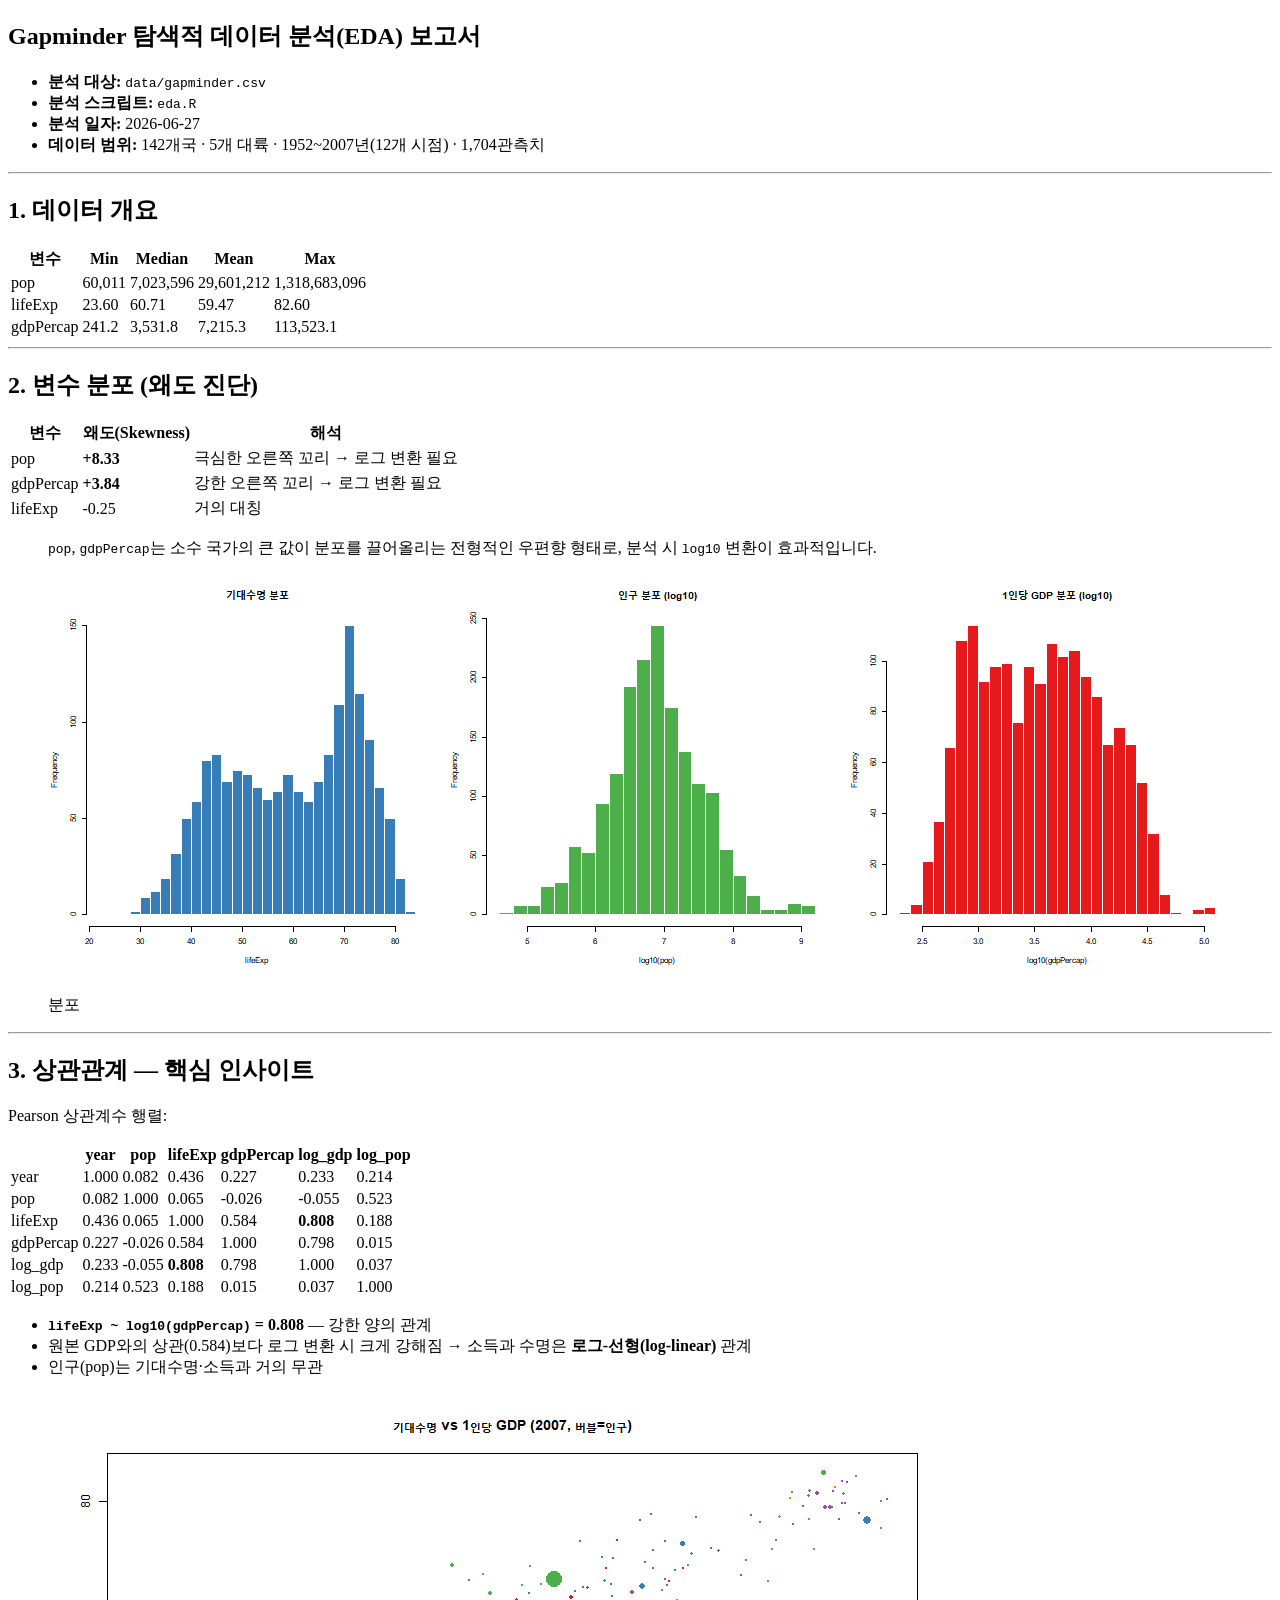
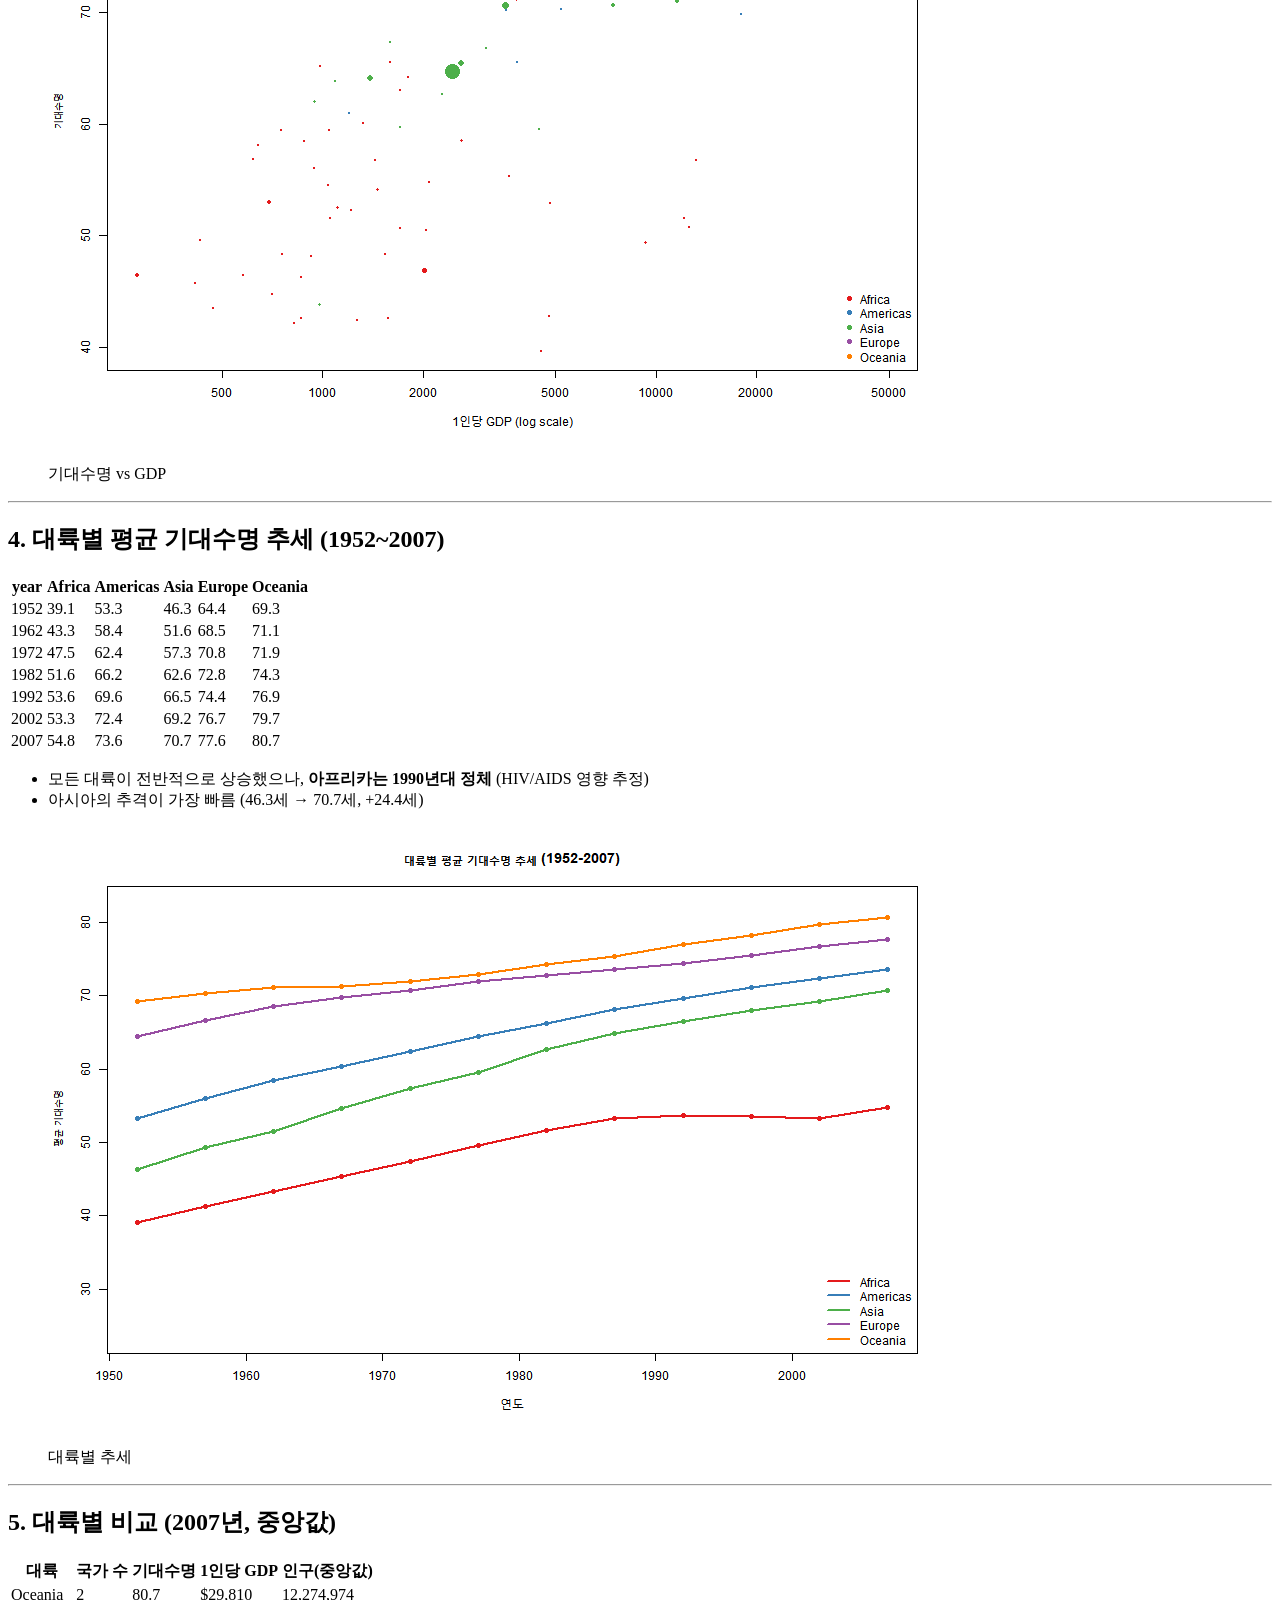
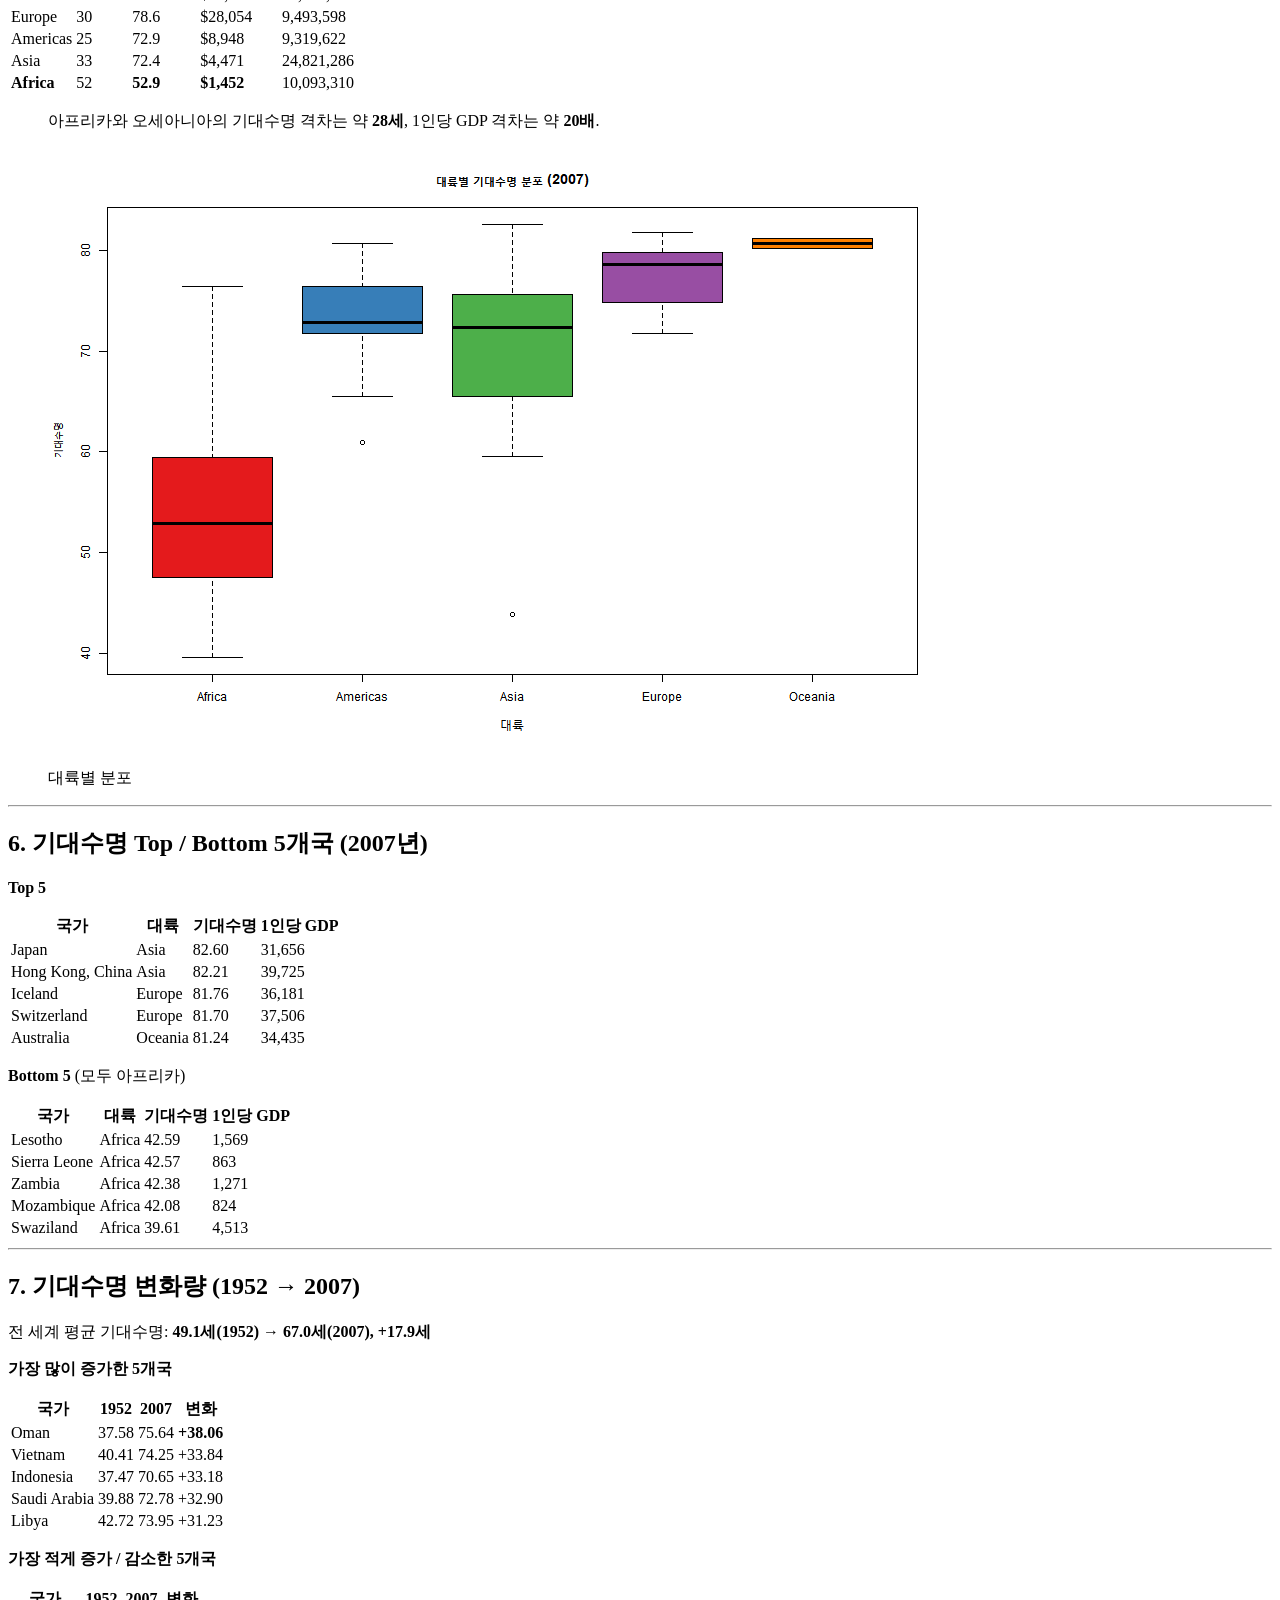
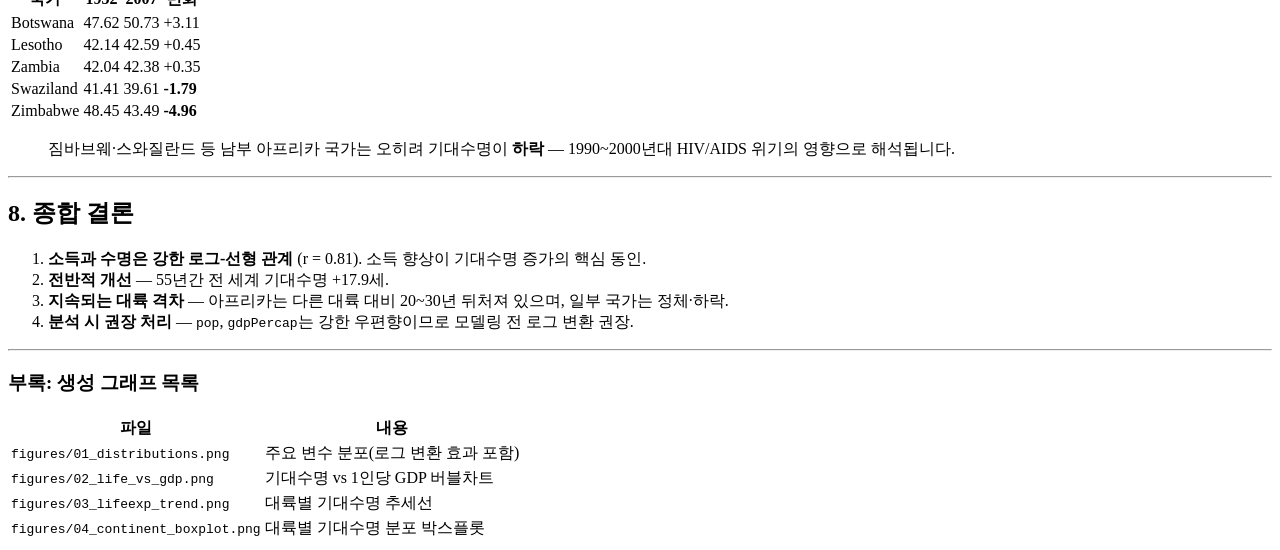
==== document/eda_report.html @ 47952169 "feat: gapminder 탐색적 데이터 분석(EDA) 추가" ====
<!DOCTYPE html>
<html xmlns="http://www.w3.org/1999/xhtml" lang="en" xml:lang="en"><head>

<meta charset="utf-8">
<meta name="generator" content="quarto-1.9.38">

<meta name="viewport" content="width=device-width, initial-scale=1.0, user-scalable=yes">


<title>eda_report</title>
<style>
/* Default styles provided by pandoc.
** See https://pandoc.org/MANUAL.html#variables-for-html for config info.
*/
code{white-space: pre-wrap;}
span.smallcaps{font-variant: small-caps;}
div.columns{display: flex; gap: min(4vw, 1.5em);}
div.column{flex: auto; overflow-x: auto;}
div.hanging-indent{margin-left: 1.5em; text-indent: -1.5em;}
ul.task-list{list-style: none;}
ul.task-list li input[type="checkbox"] {
  width: 0.8em;
  margin: 0 0.8em 0.2em -1em; /* quarto-specific, see https://github.com/quarto-dev/quarto-cli/issues/4556 */ 
  vertical-align: middle;
}
</style>


<script src="eda_report_files/libs/clipboard/clipboard.min.js"></script>
<script src="eda_report_files/libs/quarto-html/quarto.js" type="module"></script>
<script src="eda_report_files/libs/quarto-html/tabsets/tabsets.js" type="module"></script>
<script src="eda_report_files/libs/quarto-html/popper.min.js"></script>
<script src="eda_report_files/libs/quarto-html/tippy.umd.min.js"></script>
<script src="eda_report_files/libs/quarto-html/anchor.min.js"></script>
<link href="eda_report_files/libs/quarto-html/tippy.css" rel="stylesheet">
<link href="eda_report_files/libs/quarto-html/quarto-syntax-highlighting-15634bcf2e68342d4ad2dfa704d543f6.css" rel="stylesheet" id="quarto-text-highlighting-styles">
<script src="eda_report_files/libs/bootstrap/bootstrap.min.js"></script>
<link href="eda_report_files/libs/bootstrap/bootstrap-icons.css" rel="stylesheet">
<link href="eda_report_files/libs/bootstrap/bootstrap-efbb37e9afcc02144ebbc7afd12a776f.min.css" rel="stylesheet" append-hash="true" id="quarto-bootstrap" data-mode="light">


</head>

<body class="fullcontent quarto-light">

<div id="quarto-content" class="page-columns page-rows-contents page-layout-article">

<main class="content" id="quarto-document-content">




<section id="gapminder-탐색적-데이터-분석eda-보고서" class="level1">
<h1>Gapminder 탐색적 데이터 분석(EDA) 보고서</h1>
<ul>
<li><strong>분석 대상:</strong> <code>data/gapminder.csv</code></li>
<li><strong>분석 스크립트:</strong> <code>eda.R</code></li>
<li><strong>분석 일자:</strong> 2026-06-27</li>
<li><strong>데이터 범위:</strong> 142개국 · 5개 대륙 · 1952~2007년(12개 시점) · 1,704관측치</li>
</ul>
<hr>
<section id="데이터-개요" class="level2">
<h2 class="anchored" data-anchor-id="데이터-개요">1. 데이터 개요</h2>
<table class="caption-top table">
<thead>
<tr class="header">
<th>변수</th>
<th>Min</th>
<th>Median</th>
<th>Mean</th>
<th>Max</th>
</tr>
</thead>
<tbody>
<tr class="odd">
<td>pop</td>
<td>60,011</td>
<td>7,023,596</td>
<td>29,601,212</td>
<td>1,318,683,096</td>
</tr>
<tr class="even">
<td>lifeExp</td>
<td>23.60</td>
<td>60.71</td>
<td>59.47</td>
<td>82.60</td>
</tr>
<tr class="odd">
<td>gdpPercap</td>
<td>241.2</td>
<td>3,531.8</td>
<td>7,215.3</td>
<td>113,523.1</td>
</tr>
</tbody>
</table>
<hr>
</section>
<section id="변수-분포-왜도-진단" class="level2">
<h2 class="anchored" data-anchor-id="변수-분포-왜도-진단">2. 변수 분포 (왜도 진단)</h2>
<table class="caption-top table">
<thead>
<tr class="header">
<th>변수</th>
<th>왜도(Skewness)</th>
<th>해석</th>
</tr>
</thead>
<tbody>
<tr class="odd">
<td>pop</td>
<td><strong>+8.33</strong></td>
<td>극심한 오른쪽 꼬리 → 로그 변환 필요</td>
</tr>
<tr class="even">
<td>gdpPercap</td>
<td><strong>+3.84</strong></td>
<td>강한 오른쪽 꼬리 → 로그 변환 필요</td>
</tr>
<tr class="odd">
<td>lifeExp</td>
<td>-0.25</td>
<td>거의 대칭</td>
</tr>
</tbody>
</table>
<blockquote class="blockquote">
<p><code>pop</code>, <code>gdpPercap</code>는 소수 국가의 큰 값이 분포를 끌어올리는 전형적인 우편향 형태로, 분석 시 <code>log10</code> 변환이 효과적입니다.</p>
</blockquote>
<div class="quarto-figure quarto-figure-center">
<figure class="figure">
<p><img src="figures/01_distributions.png" class="img-fluid figure-img"></p>
<figcaption>분포</figcaption>
</figure>
</div>
<hr>
</section>
<section id="상관관계-핵심-인사이트" class="level2">
<h2 class="anchored" data-anchor-id="상관관계-핵심-인사이트">3. 상관관계 — 핵심 인사이트</h2>
<p>Pearson 상관계수 행렬:</p>
<table class="caption-top table">
<thead>
<tr class="header">
<th></th>
<th>year</th>
<th>pop</th>
<th>lifeExp</th>
<th>gdpPercap</th>
<th>log_gdp</th>
<th>log_pop</th>
</tr>
</thead>
<tbody>
<tr class="odd">
<td>year</td>
<td>1.000</td>
<td>0.082</td>
<td>0.436</td>
<td>0.227</td>
<td>0.233</td>
<td>0.214</td>
</tr>
<tr class="even">
<td>pop</td>
<td>0.082</td>
<td>1.000</td>
<td>0.065</td>
<td>-0.026</td>
<td>-0.055</td>
<td>0.523</td>
</tr>
<tr class="odd">
<td>lifeExp</td>
<td>0.436</td>
<td>0.065</td>
<td>1.000</td>
<td>0.584</td>
<td><strong>0.808</strong></td>
<td>0.188</td>
</tr>
<tr class="even">
<td>gdpPercap</td>
<td>0.227</td>
<td>-0.026</td>
<td>0.584</td>
<td>1.000</td>
<td>0.798</td>
<td>0.015</td>
</tr>
<tr class="odd">
<td>log_gdp</td>
<td>0.233</td>
<td>-0.055</td>
<td><strong>0.808</strong></td>
<td>0.798</td>
<td>1.000</td>
<td>0.037</td>
</tr>
<tr class="even">
<td>log_pop</td>
<td>0.214</td>
<td>0.523</td>
<td>0.188</td>
<td>0.015</td>
<td>0.037</td>
<td>1.000</td>
</tr>
</tbody>
</table>
<ul>
<li><strong><code>lifeExp ~ log10(gdpPercap)</code> = 0.808</strong> — 강한 양의 관계</li>
<li>원본 GDP와의 상관(0.584)보다 로그 변환 시 크게 강해짐 → 소득과 수명은 <strong>로그-선형(log-linear)</strong> 관계</li>
<li>인구(pop)는 기대수명·소득과 거의 무관</li>
</ul>
<div class="quarto-figure quarto-figure-center">
<figure class="figure">
<p><img src="figures/02_life_vs_gdp.png" class="img-fluid figure-img"></p>
<figcaption>기대수명 vs GDP</figcaption>
</figure>
</div>
<hr>
</section>
<section id="대륙별-평균-기대수명-추세-19522007" class="level2">
<h2 class="anchored" data-anchor-id="대륙별-평균-기대수명-추세-19522007">4. 대륙별 평균 기대수명 추세 (1952~2007)</h2>
<table class="caption-top table">
<thead>
<tr class="header">
<th>year</th>
<th>Africa</th>
<th>Americas</th>
<th>Asia</th>
<th>Europe</th>
<th>Oceania</th>
</tr>
</thead>
<tbody>
<tr class="odd">
<td>1952</td>
<td>39.1</td>
<td>53.3</td>
<td>46.3</td>
<td>64.4</td>
<td>69.3</td>
</tr>
<tr class="even">
<td>1962</td>
<td>43.3</td>
<td>58.4</td>
<td>51.6</td>
<td>68.5</td>
<td>71.1</td>
</tr>
<tr class="odd">
<td>1972</td>
<td>47.5</td>
<td>62.4</td>
<td>57.3</td>
<td>70.8</td>
<td>71.9</td>
</tr>
<tr class="even">
<td>1982</td>
<td>51.6</td>
<td>66.2</td>
<td>62.6</td>
<td>72.8</td>
<td>74.3</td>
</tr>
<tr class="odd">
<td>1992</td>
<td>53.6</td>
<td>69.6</td>
<td>66.5</td>
<td>74.4</td>
<td>76.9</td>
</tr>
<tr class="even">
<td>2002</td>
<td>53.3</td>
<td>72.4</td>
<td>69.2</td>
<td>76.7</td>
<td>79.7</td>
</tr>
<tr class="odd">
<td>2007</td>
<td>54.8</td>
<td>73.6</td>
<td>70.7</td>
<td>77.6</td>
<td>80.7</td>
</tr>
</tbody>
</table>
<ul>
<li>모든 대륙이 전반적으로 상승했으나, <strong>아프리카는 1990년대 정체</strong> (HIV/AIDS 영향 추정)</li>
<li>아시아의 추격이 가장 빠름 (46.3세 → 70.7세, +24.4세)</li>
</ul>
<div class="quarto-figure quarto-figure-center">
<figure class="figure">
<p><img src="figures/03_lifeexp_trend.png" class="img-fluid figure-img"></p>
<figcaption>대륙별 추세</figcaption>
</figure>
</div>
<hr>
</section>
<section id="대륙별-비교-2007년-중앙값" class="level2">
<h2 class="anchored" data-anchor-id="대륙별-비교-2007년-중앙값">5. 대륙별 비교 (2007년, 중앙값)</h2>
<table class="caption-top table">
<thead>
<tr class="header">
<th>대륙</th>
<th>국가 수</th>
<th>기대수명</th>
<th>1인당 GDP</th>
<th>인구(중앙값)</th>
</tr>
</thead>
<tbody>
<tr class="odd">
<td>Oceania</td>
<td>2</td>
<td>80.7</td>
<td>$29,810</td>
<td>12,274,974</td>
</tr>
<tr class="even">
<td>Europe</td>
<td>30</td>
<td>78.6</td>
<td>$28,054</td>
<td>9,493,598</td>
</tr>
<tr class="odd">
<td>Americas</td>
<td>25</td>
<td>72.9</td>
<td>$8,948</td>
<td>9,319,622</td>
</tr>
<tr class="even">
<td>Asia</td>
<td>33</td>
<td>72.4</td>
<td>$4,471</td>
<td>24,821,286</td>
</tr>
<tr class="odd">
<td><strong>Africa</strong></td>
<td>52</td>
<td><strong>52.9</strong></td>
<td><strong>$1,452</strong></td>
<td>10,093,310</td>
</tr>
</tbody>
</table>
<blockquote class="blockquote">
<p>아프리카와 오세아니아의 기대수명 격차는 약 <strong>28세</strong>, 1인당 GDP 격차는 약 <strong>20배</strong>.</p>
</blockquote>
<div class="quarto-figure quarto-figure-center">
<figure class="figure">
<p><img src="figures/04_continent_boxplot.png" class="img-fluid figure-img"></p>
<figcaption>대륙별 분포</figcaption>
</figure>
</div>
<hr>
</section>
<section id="기대수명-top-bottom-5개국-2007년" class="level2">
<h2 class="anchored" data-anchor-id="기대수명-top-bottom-5개국-2007년">6. 기대수명 Top / Bottom 5개국 (2007년)</h2>
<p><strong>Top 5</strong></p>
<table class="caption-top table">
<thead>
<tr class="header">
<th>국가</th>
<th>대륙</th>
<th>기대수명</th>
<th>1인당 GDP</th>
</tr>
</thead>
<tbody>
<tr class="odd">
<td>Japan</td>
<td>Asia</td>
<td>82.60</td>
<td>31,656</td>
</tr>
<tr class="even">
<td>Hong Kong, China</td>
<td>Asia</td>
<td>82.21</td>
<td>39,725</td>
</tr>
<tr class="odd">
<td>Iceland</td>
<td>Europe</td>
<td>81.76</td>
<td>36,181</td>
</tr>
<tr class="even">
<td>Switzerland</td>
<td>Europe</td>
<td>81.70</td>
<td>37,506</td>
</tr>
<tr class="odd">
<td>Australia</td>
<td>Oceania</td>
<td>81.24</td>
<td>34,435</td>
</tr>
</tbody>
</table>
<p><strong>Bottom 5</strong> (모두 아프리카)</p>
<table class="caption-top table">
<thead>
<tr class="header">
<th>국가</th>
<th>대륙</th>
<th>기대수명</th>
<th>1인당 GDP</th>
</tr>
</thead>
<tbody>
<tr class="odd">
<td>Lesotho</td>
<td>Africa</td>
<td>42.59</td>
<td>1,569</td>
</tr>
<tr class="even">
<td>Sierra Leone</td>
<td>Africa</td>
<td>42.57</td>
<td>863</td>
</tr>
<tr class="odd">
<td>Zambia</td>
<td>Africa</td>
<td>42.38</td>
<td>1,271</td>
</tr>
<tr class="even">
<td>Mozambique</td>
<td>Africa</td>
<td>42.08</td>
<td>824</td>
</tr>
<tr class="odd">
<td>Swaziland</td>
<td>Africa</td>
<td>39.61</td>
<td>4,513</td>
</tr>
</tbody>
</table>
<hr>
</section>
<section id="기대수명-변화량-1952-2007" class="level2">
<h2 class="anchored" data-anchor-id="기대수명-변화량-1952-2007">7. 기대수명 변화량 (1952 → 2007)</h2>
<p>전 세계 평균 기대수명: <strong>49.1세(1952) → 67.0세(2007), +17.9세</strong></p>
<p><strong>가장 많이 증가한 5개국</strong></p>
<table class="caption-top table">
<thead>
<tr class="header">
<th>국가</th>
<th>1952</th>
<th>2007</th>
<th>변화</th>
</tr>
</thead>
<tbody>
<tr class="odd">
<td>Oman</td>
<td>37.58</td>
<td>75.64</td>
<td><strong>+38.06</strong></td>
</tr>
<tr class="even">
<td>Vietnam</td>
<td>40.41</td>
<td>74.25</td>
<td>+33.84</td>
</tr>
<tr class="odd">
<td>Indonesia</td>
<td>37.47</td>
<td>70.65</td>
<td>+33.18</td>
</tr>
<tr class="even">
<td>Saudi Arabia</td>
<td>39.88</td>
<td>72.78</td>
<td>+32.90</td>
</tr>
<tr class="odd">
<td>Libya</td>
<td>42.72</td>
<td>73.95</td>
<td>+31.23</td>
</tr>
</tbody>
</table>
<p><strong>가장 적게 증가 / 감소한 5개국</strong></p>
<table class="caption-top table">
<thead>
<tr class="header">
<th>국가</th>
<th>1952</th>
<th>2007</th>
<th>변화</th>
</tr>
</thead>
<tbody>
<tr class="odd">
<td>Botswana</td>
<td>47.62</td>
<td>50.73</td>
<td>+3.11</td>
</tr>
<tr class="even">
<td>Lesotho</td>
<td>42.14</td>
<td>42.59</td>
<td>+0.45</td>
</tr>
<tr class="odd">
<td>Zambia</td>
<td>42.04</td>
<td>42.38</td>
<td>+0.35</td>
</tr>
<tr class="even">
<td>Swaziland</td>
<td>41.41</td>
<td>39.61</td>
<td><strong>-1.79</strong></td>
</tr>
<tr class="odd">
<td>Zimbabwe</td>
<td>48.45</td>
<td>43.49</td>
<td><strong>-4.96</strong></td>
</tr>
</tbody>
</table>
<blockquote class="blockquote">
<p>짐바브웨·스와질란드 등 남부 아프리카 국가는 오히려 기대수명이 <strong>하락</strong> — 1990~2000년대 HIV/AIDS 위기의 영향으로 해석됩니다.</p>
</blockquote>
<hr>
</section>
<section id="종합-결론" class="level2">
<h2 class="anchored" data-anchor-id="종합-결론">8. 종합 결론</h2>
<ol type="1">
<li><strong>소득과 수명은 강한 로그-선형 관계</strong> (r = 0.81). 소득 향상이 기대수명 증가의 핵심 동인.</li>
<li><strong>전반적 개선</strong> — 55년간 전 세계 기대수명 +17.9세.</li>
<li><strong>지속되는 대륙 격차</strong> — 아프리카는 다른 대륙 대비 20~30년 뒤처져 있으며, 일부 국가는 정체·하락.</li>
<li><strong>분석 시 권장 처리</strong> — <code>pop</code>, <code>gdpPercap</code>는 강한 우편향이므로 모델링 전 로그 변환 권장.</li>
</ol>
<hr>
<section id="부록-생성-그래프-목록" class="level3">
<h3 class="anchored" data-anchor-id="부록-생성-그래프-목록">부록: 생성 그래프 목록</h3>
<table class="caption-top table">
<thead>
<tr class="header">
<th>파일</th>
<th>내용</th>
</tr>
</thead>
<tbody>
<tr class="odd">
<td><code>figures/01_distributions.png</code></td>
<td>주요 변수 분포(로그 변환 효과 포함)</td>
</tr>
<tr class="even">
<td><code>figures/02_life_vs_gdp.png</code></td>
<td>기대수명 vs 1인당 GDP 버블차트</td>
</tr>
<tr class="odd">
<td><code>figures/03_lifeexp_trend.png</code></td>
<td>대륙별 기대수명 추세선</td>
</tr>
<tr class="even">
<td><code>figures/04_continent_boxplot.png</code></td>
<td>대륙별 기대수명 분포 박스플롯</td>
</tr>
</tbody>
</table>
</section>
</section>
</section>

</main>
<!-- /main column -->
<script id="quarto-html-after-body" type="application/javascript">
  window.document.addEventListener("DOMContentLoaded", function (event) {
    const icon = "";
    const anchorJS = new window.AnchorJS();
    anchorJS.options = {
      placement: 'right',
      icon: icon
    };
    anchorJS.add('.anchored');
    const isCodeAnnotation = (el) => {
      for (const clz of el.classList) {
        if (clz.startsWith('code-annotation-')) {                     
          return true;
        }
      }
      return false;
    }
    const onCopySuccess = function(e) {
      // button target
      const button = e.trigger;
      // don't keep focus
      button.blur();
      // flash "checked"
      button.classList.add('code-copy-button-checked');
      var currentTitle = button.getAttribute("title");
      button.setAttribute("title", "Copied!");
      let tooltip;
      if (window.bootstrap) {
        button.setAttribute("data-bs-toggle", "tooltip");
        button.setAttribute("data-bs-placement", "left");
        button.setAttribute("data-bs-title", "Copied!");
        tooltip = new bootstrap.Tooltip(button, 
          { trigger: "manual", 
            customClass: "code-copy-button-tooltip",
            offset: [0, -8]});
        tooltip.show();    
      }
      setTimeout(function() {
        if (tooltip) {
          tooltip.hide();
          button.removeAttribute("data-bs-title");
          button.removeAttribute("data-bs-toggle");
          button.removeAttribute("data-bs-placement");
        }
        button.setAttribute("title", currentTitle);
        button.classList.remove('code-copy-button-checked');
      }, 1000);
      // clear code selection
      e.clearSelection();
    }
    const getTextToCopy = function(trigger) {
      const outerScaffold = trigger.parentElement.cloneNode(true);
      const codeEl = outerScaffold.querySelector('code');
      for (const childEl of codeEl.children) {
        if (isCodeAnnotation(childEl)) {
          childEl.remove();
        }
      }
      return codeEl.innerText;
    }
    const clipboard = new window.ClipboardJS('.code-copy-button:not([data-in-quarto-modal])', {
      text: getTextToCopy
    });
    clipboard.on('success', onCopySuccess);
    if (window.document.getElementById('quarto-embedded-source-code-modal')) {
      const clipboardModal = new window.ClipboardJS('.code-copy-button[data-in-quarto-modal]', {
        text: getTextToCopy,
        container: window.document.getElementById('quarto-embedded-source-code-modal')
      });
      clipboardModal.on('success', onCopySuccess);
    }
      var localhostRegex = new RegExp(/^(?:http|https):\/\/localhost\:?[0-9]*\//);
      var mailtoRegex = new RegExp(/^mailto:/);
        var filterRegex = new RegExp('/' + window.location.host + '/');
      var isInternal = (href) => {
          return filterRegex.test(href) || localhostRegex.test(href) || mailtoRegex.test(href);
      }
      // Inspect non-navigation links and adorn them if external
     var links = window.document.querySelectorAll('a[href]:not(.nav-link):not(.navbar-brand):not(.toc-action):not(.sidebar-link):not(.sidebar-item-toggle):not(.pagination-link):not(.no-external):not([aria-hidden]):not(.dropdown-item):not(.quarto-navigation-tool):not(.about-link)');
      for (var i=0; i<links.length; i++) {
        const link = links[i];
        if (!isInternal(link.href)) {
          // undo the damage that might have been done by quarto-nav.js in the case of
          // links that we want to consider external
          if (link.dataset.originalHref !== undefined) {
            link.href = link.dataset.originalHref;
          }
        }
      }
    function tippyHover(el, contentFn, onTriggerFn, onUntriggerFn) {
      const config = {
        allowHTML: true,
        maxWidth: 500,
        delay: 100,
        arrow: false,
        appendTo: function(el) {
            return el.parentElement;
        },
        interactive: true,
        interactiveBorder: 10,
        theme: 'quarto',
        placement: 'bottom-start',
      };
      if (contentFn) {
        config.content = contentFn;
      }
      if (onTriggerFn) {
        config.onTrigger = onTriggerFn;
      }
      if (onUntriggerFn) {
        config.onUntrigger = onUntriggerFn;
      }
      window.tippy(el, config); 
    }
    const noterefs = window.document.querySelectorAll('a[role="doc-noteref"]');
    for (var i=0; i<noterefs.length; i++) {
      const ref = noterefs[i];
      tippyHover(ref, function() {
        // use id or data attribute instead here
        let href = ref.getAttribute('data-footnote-href') || ref.getAttribute('href');
        try { href = new URL(href).hash; } catch {}
        const id = href.replace(/^#\/?/, "");
        const note = window.document.getElementById(id);
        if (note) {
          return note.innerHTML;
        } else {
          return "";
        }
      });
    }
    const xrefs = window.document.querySelectorAll('a.quarto-xref');
    const processXRef = (id, note) => {
      // Strip column container classes
      const stripColumnClz = (el) => {
        el.classList.remove("page-full", "page-columns");
        if (el.children) {
          for (const child of el.children) {
            stripColumnClz(child);
          }
        }
      }
      stripColumnClz(note)
      if (id === null || id.startsWith('sec-')) {
        // Special case sections, only their first couple elements
        const container = document.createElement("div");
        if (note.children && note.children.length > 2) {
          container.appendChild(note.children[0].cloneNode(true));
          for (let i = 1; i < note.children.length; i++) {
            const child = note.children[i];
            if (child.tagName === "P" && child.innerText === "") {
              continue;
            } else {
              container.appendChild(child.cloneNode(true));
              break;
            }
          }
          if (window.Quarto?.typesetMath) {
            window.Quarto.typesetMath(container);
          }
          return container.innerHTML
        } else {
          if (window.Quarto?.typesetMath) {
            window.Quarto.typesetMath(note);
          }
          return note.innerHTML;
        }
      } else {
        // Remove any anchor links if they are present
        const anchorLink = note.querySelector('a.anchorjs-link');
        if (anchorLink) {
          anchorLink.remove();
        }
        if (window.Quarto?.typesetMath) {
          window.Quarto.typesetMath(note);
        }
        if (note.classList.contains("callout")) {
          return note.outerHTML;
        } else {
          return note.innerHTML;
        }
      }
    }
    for (var i=0; i<xrefs.length; i++) {
      const xref = xrefs[i];
      tippyHover(xref, undefined, function(instance) {
        instance.disable();
        let url = xref.getAttribute('href');
        let hash = undefined; 
        if (url.startsWith('#')) {
          hash = url;
        } else {
          try { hash = new URL(url).hash; } catch {}
        }
        if (hash) {
          const id = hash.replace(/^#\/?/, "");
          const note = window.document.getElementById(id);
          if (note !== null) {
            try {
              const html = processXRef(id, note.cloneNode(true));
              instance.setContent(html);
            } finally {
              instance.enable();
              instance.show();
            }
          } else {
            // See if we can fetch this
            fetch(url.split('#')[0])
            .then(res => res.text())
            .then(html => {
              const parser = new DOMParser();
              const htmlDoc = parser.parseFromString(html, "text/html");
              const note = htmlDoc.getElementById(id);
              if (note !== null) {
                const html = processXRef(id, note);
                instance.setContent(html);
              } 
            }).finally(() => {
              instance.enable();
              instance.show();
            });
          }
        } else {
          // See if we can fetch a full url (with no hash to target)
          // This is a special case and we should probably do some content thinning / targeting
          fetch(url)
          .then(res => res.text())
          .then(html => {
            const parser = new DOMParser();
            const htmlDoc = parser.parseFromString(html, "text/html");
            const note = htmlDoc.querySelector('main.content');
            if (note !== null) {
              // This should only happen for chapter cross references
              // (since there is no id in the URL)
              // remove the first header
              if (note.children.length > 0 && note.children[0].tagName === "HEADER") {
                note.children[0].remove();
              }
              const html = processXRef(null, note);
              instance.setContent(html);
            } 
          }).finally(() => {
            instance.enable();
            instance.show();
          });
        }
      }, function(instance) {
      });
    }
        let selectedAnnoteEl;
        const selectorForAnnotation = ( cell, annotation) => {
          let cellAttr = 'data-code-cell="' + cell + '"';
          let lineAttr = 'data-code-annotation="' +  annotation + '"';
          const selector = 'span[' + cellAttr + '][' + lineAttr + ']';
          return selector;
        }
        const selectCodeLines = (annoteEl) => {
          const doc = window.document;
          const targetCell = annoteEl.getAttribute("data-target-cell");
          const targetAnnotation = annoteEl.getAttribute("data-target-annotation");
          const annoteSpan = window.document.querySelector(selectorForAnnotation(targetCell, targetAnnotation));
          const lines = annoteSpan.getAttribute("data-code-lines").split(",");
          const lineIds = lines.map((line) => {
            return targetCell + "-" + line;
          })
          let top = null;
          let height = null;
          let parent = null;
          if (lineIds.length > 0) {
              //compute the position of the single el (top and bottom and make a div)
              const el = window.document.getElementById(lineIds[0]);
              top = el.offsetTop;
              height = el.offsetHeight;
              parent = el.parentElement.parentElement;
            if (lineIds.length > 1) {
              const lastEl = window.document.getElementById(lineIds[lineIds.length - 1]);
              const bottom = lastEl.offsetTop + lastEl.offsetHeight;
              height = bottom - top;
            }
            if (top !== null && height !== null && parent !== null) {
              // cook up a div (if necessary) and position it 
              let div = window.document.getElementById("code-annotation-line-highlight");
              if (div === null) {
                div = window.document.createElement("div");
                div.setAttribute("id", "code-annotation-line-highlight");
                div.style.position = 'absolute';
                parent.appendChild(div);
              }
              div.style.top = top - 2 + "px";
              div.style.height = height + 4 + "px";
              div.style.left = 0;
              let gutterDiv = window.document.getElementById("code-annotation-line-highlight-gutter");
              if (gutterDiv === null) {
                gutterDiv = window.document.createElement("div");
                gutterDiv.setAttribute("id", "code-annotation-line-highlight-gutter");
                gutterDiv.style.position = 'absolute';
                const codeCell = window.document.getElementById(targetCell);
                const gutter = codeCell.querySelector('.code-annotation-gutter');
                gutter.appendChild(gutterDiv);
              }
              gutterDiv.style.top = top - 2 + "px";
              gutterDiv.style.height = height + 4 + "px";
            }
            selectedAnnoteEl = annoteEl;
          }
        };
        const unselectCodeLines = () => {
          const elementsIds = ["code-annotation-line-highlight", "code-annotation-line-highlight-gutter"];
          elementsIds.forEach((elId) => {
            const div = window.document.getElementById(elId);
            if (div) {
              div.remove();
            }
          });
          selectedAnnoteEl = undefined;
        };
          // Handle positioning of the toggle
      window.addEventListener(
        "resize",
        throttle(() => {
          elRect = undefined;
          if (selectedAnnoteEl) {
            selectCodeLines(selectedAnnoteEl);
          }
        }, 10)
      );
      function throttle(fn, ms) {
      let throttle = false;
      let timer;
        return (...args) => {
          if(!throttle) { // first call gets through
              fn.apply(this, args);
              throttle = true;
          } else { // all the others get throttled
              if(timer) clearTimeout(timer); // cancel #2
              timer = setTimeout(() => {
                fn.apply(this, args);
                timer = throttle = false;
              }, ms);
          }
        };
      }
        // Attach click handler to the DT
        const annoteDls = window.document.querySelectorAll('dt[data-target-cell]');
        for (const annoteDlNode of annoteDls) {
          annoteDlNode.addEventListener('click', (event) => {
            const clickedEl = event.target;
            if (clickedEl !== selectedAnnoteEl) {
              unselectCodeLines();
              const activeEl = window.document.querySelector('dt[data-target-cell].code-annotation-active');
              if (activeEl) {
                activeEl.classList.remove('code-annotation-active');
              }
              selectCodeLines(clickedEl);
              clickedEl.classList.add('code-annotation-active');
            } else {
              // Unselect the line
              unselectCodeLines();
              clickedEl.classList.remove('code-annotation-active');
            }
          });
        }
    const findCites = (el) => {
      const parentEl = el.parentElement;
      if (parentEl) {
        const cites = parentEl.dataset.cites;
        if (cites) {
          return {
            el,
            cites: cites.split(' ')
          };
        } else {
          return findCites(el.parentElement)
        }
      } else {
        return undefined;
      }
    };
    var bibliorefs = window.document.querySelectorAll('a[role="doc-biblioref"]');
    for (var i=0; i<bibliorefs.length; i++) {
      const ref = bibliorefs[i];
      const citeInfo = findCites(ref);
      if (citeInfo) {
        tippyHover(citeInfo.el, function() {
          var popup = window.document.createElement('div');
          citeInfo.cites.forEach(function(cite) {
            var citeDiv = window.document.createElement('div');
            citeDiv.classList.add('hanging-indent');
            citeDiv.classList.add('csl-entry');
            var biblioDiv = window.document.getElementById('ref-' + cite);
            if (biblioDiv) {
              citeDiv.innerHTML = biblioDiv.innerHTML;
            }
            popup.appendChild(citeDiv);
          });
          return popup.innerHTML;
        });
      }
    }
  });
  </script>
</div> <!-- /content -->




</body></html>
---- document/eda_report_files/libs/quarto-html/tippy.css ----
.tippy-box[data-animation=fade][data-state=hidden]{opacity:0}[data-tippy-root]{max-width:calc(100vw - 10px)}.tippy-box{position:relative;background-color:#333;color:#fff;border-radius:4px;font-size:14px;line-height:1.4;white-space:normal;outline:0;transition-property:transform,visibility,opacity}.tippy-box[data-placement^=top]>.tippy-arrow{bottom:0}.tippy-box[data-placement^=top]>.tippy-arrow:before{bottom:-7px;left:0;border-width:8px 8px 0;border-top-color:initial;transform-origin:center top}.tippy-box[data-placement^=bottom]>.tippy-arrow{top:0}.tippy-box[data-placement^=bottom]>.tippy-arrow:before{top:-7px;left:0;border-width:0 8px 8px;border-bottom-color:initial;transform-origin:center bottom}.tippy-box[data-placement^=left]>.tippy-arrow{right:0}.tippy-box[data-placement^=left]>.tippy-arrow:before{border-width:8px 0 8px 8px;border-left-color:initial;right:-7px;transform-origin:center left}.tippy-box[data-placement^=right]>.tippy-arrow{left:0}.tippy-box[data-placement^=right]>.tippy-arrow:before{left:-7px;border-width:8px 8px 8px 0;border-right-color:initial;transform-origin:center right}.tippy-box[data-inertia][data-state=visible]{transition-timing-function:cubic-bezier(.54,1.5,.38,1.11)}.tippy-arrow{width:16px;height:16px;color:#333}.tippy-arrow:before{content:"";position:absolute;border-color:transparent;border-style:solid}.tippy-content{position:relative;padding:5px 9px;z-index:1}
---- document/eda_report_files/libs/quarto-html/quarto-syntax-highlighting-15634bcf2e68342d4ad2dfa704d543f6.css ----
/* quarto syntax highlight colors */
:root {
  --quarto-hl-ot-color: #003B4F;
  --quarto-hl-at-color: #657422;
  --quarto-hl-ss-color: #20794D;
  --quarto-hl-an-color: #5E5E5E;
  --quarto-hl-fu-color: #4758AB;
  --quarto-hl-st-color: #20794D;
  --quarto-hl-cf-color: #003B4F;
  --quarto-hl-op-color: #5E5E5E;
  --quarto-hl-er-color: #AD0000;
  --quarto-hl-bn-color: #AD0000;
  --quarto-hl-al-color: #AD0000;
  --quarto-hl-va-color: #111111;
  --quarto-hl-bu-color: inherit;
  --quarto-hl-ex-color: inherit;
  --quarto-hl-pp-color: #AD0000;
  --quarto-hl-in-color: #5E5E5E;
  --quarto-hl-vs-color: #20794D;
  --quarto-hl-wa-color: #5E5E5E;
  --quarto-hl-do-color: #5E5E5E;
  --quarto-hl-im-color: #00769E;
  --quarto-hl-ch-color: #20794D;
  --quarto-hl-dt-color: #AD0000;
  --quarto-hl-fl-color: #AD0000;
  --quarto-hl-co-color: #5E5E5E;
  --quarto-hl-cv-color: #5E5E5E;
  --quarto-hl-cn-color: #8f5902;
  --quarto-hl-sc-color: #5E5E5E;
  --quarto-hl-dv-color: #AD0000;
  --quarto-hl-kw-color: #003B4F;
}

/* other quarto variables */
:root {
  --quarto-font-monospace: SFMono-Regular, Menlo, Monaco, Consolas, "Liberation Mono", "Courier New", monospace;
}

/* syntax highlight based on Pandoc's rules */
pre > code.sourceCode > span {
  color: #003B4F;
}

code.sourceCode > span {
  color: #003B4F;
}

div.sourceCode,
div.sourceCode pre.sourceCode {
  color: #003B4F;
}

/* Normal */
code span {
  color: #003B4F;
}

/* Alert */
code span.al {
  color: #AD0000;
  font-style: inherit;
}

/* Annotation */
code span.an {
  color: #5E5E5E;
  font-style: inherit;
}

/* Attribute */
code span.at {
  color: #657422;
  font-style: inherit;
}

/* BaseN */
code span.bn {
  color: #AD0000;
  font-style: inherit;
}

/* BuiltIn */
code span.bu {
  font-style: inherit;
}

/* ControlFlow */
code span.cf {
  color: #003B4F;
  font-weight: bold;
  font-style: inherit;
}

/* Char */
code span.ch {
  color: #20794D;
  font-style: inherit;
}

/* Constant */
code span.cn {
  color: #8f5902;
  font-style: inherit;
}

/* Comment */
code span.co {
  color: #5E5E5E;
  font-style: inherit;
}

/* CommentVar */
code span.cv {
  color: #5E5E5E;
  font-style: italic;
}

/* Documentation */
code span.do {
  color: #5E5E5E;
  font-style: italic;
}

/* DataType */
code span.dt {
  color: #AD0000;
  font-style: inherit;
}

/* DecVal */
code span.dv {
  color: #AD0000;
  font-style: inherit;
}

/* Error */
code span.er {
  color: #AD0000;
  font-style: inherit;
}

/* Extension */
code span.ex {
  font-style: inherit;
}

/* Float */
code span.fl {
  color: #AD0000;
  font-style: inherit;
}

/* Function */
code span.fu {
  color: #4758AB;
  font-style: inherit;
}

/* Import */
code span.im {
  color: #00769E;
  font-style: inherit;
}

/* Information */
code span.in {
  color: #5E5E5E;
  font-style: inherit;
}

/* Keyword */
code span.kw {
  color: #003B4F;
  font-weight: bold;
  font-style: inherit;
}

/* Operator */
code span.op {
  color: #5E5E5E;
  font-style: inherit;
}

/* Other */
code span.ot {
  color: #003B4F;
  font-style: inherit;
}

/* Preprocessor */
code span.pp {
  color: #AD0000;
  font-style: inherit;
}

/* SpecialChar */
code span.sc {
  color: #5E5E5E;
  font-style: inherit;
}

/* SpecialString */
code span.ss {
  color: #20794D;
  font-style: inherit;
}

/* String */
code span.st {
  color: #20794D;
  font-style: inherit;
}

/* Variable */
code span.va {
  color: #111111;
  font-style: inherit;
}

/* VerbatimString */
code span.vs {
  color: #20794D;
  font-style: inherit;
}

/* Warning */
code span.wa {
  color: #5E5E5E;
  font-style: italic;
}

.prevent-inlining {
  content: "</";
}

/*# sourceMappingURL=f23921c56f73e400b49028c9186a1aa0.css.map */
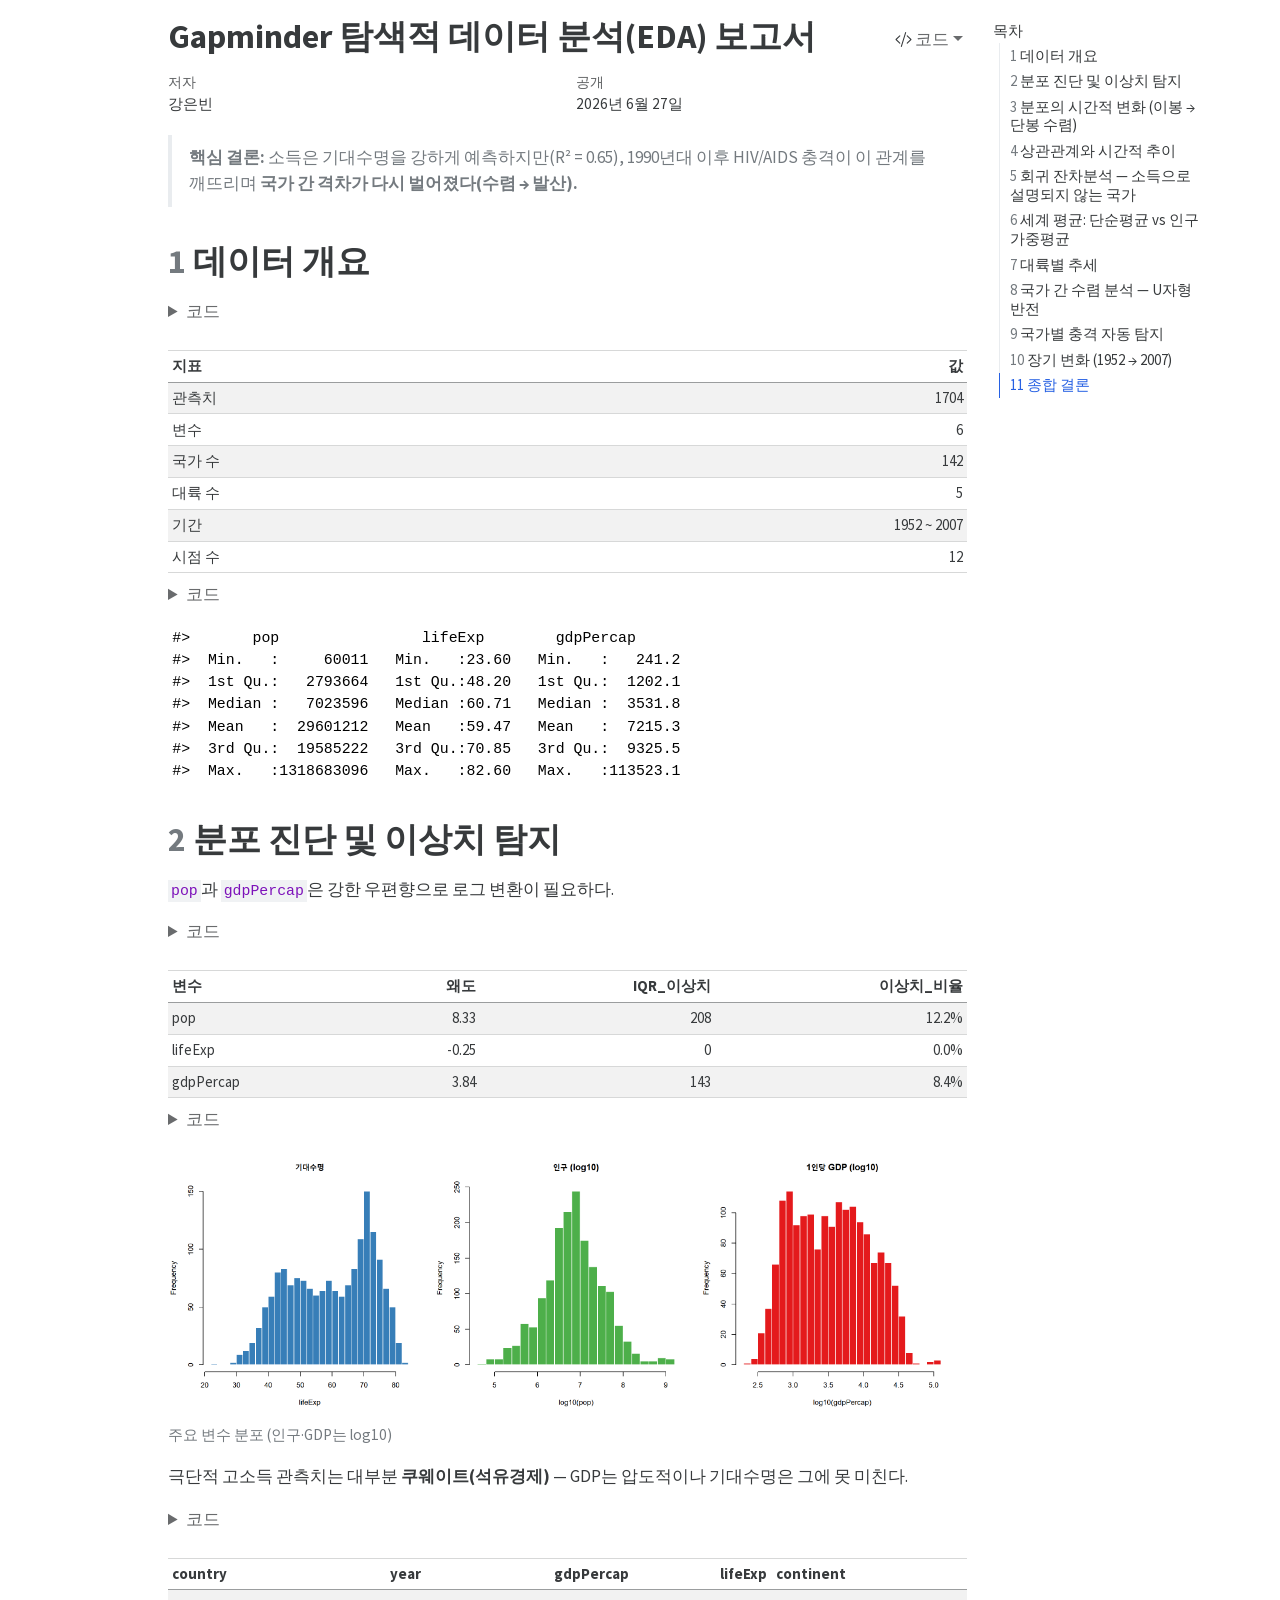
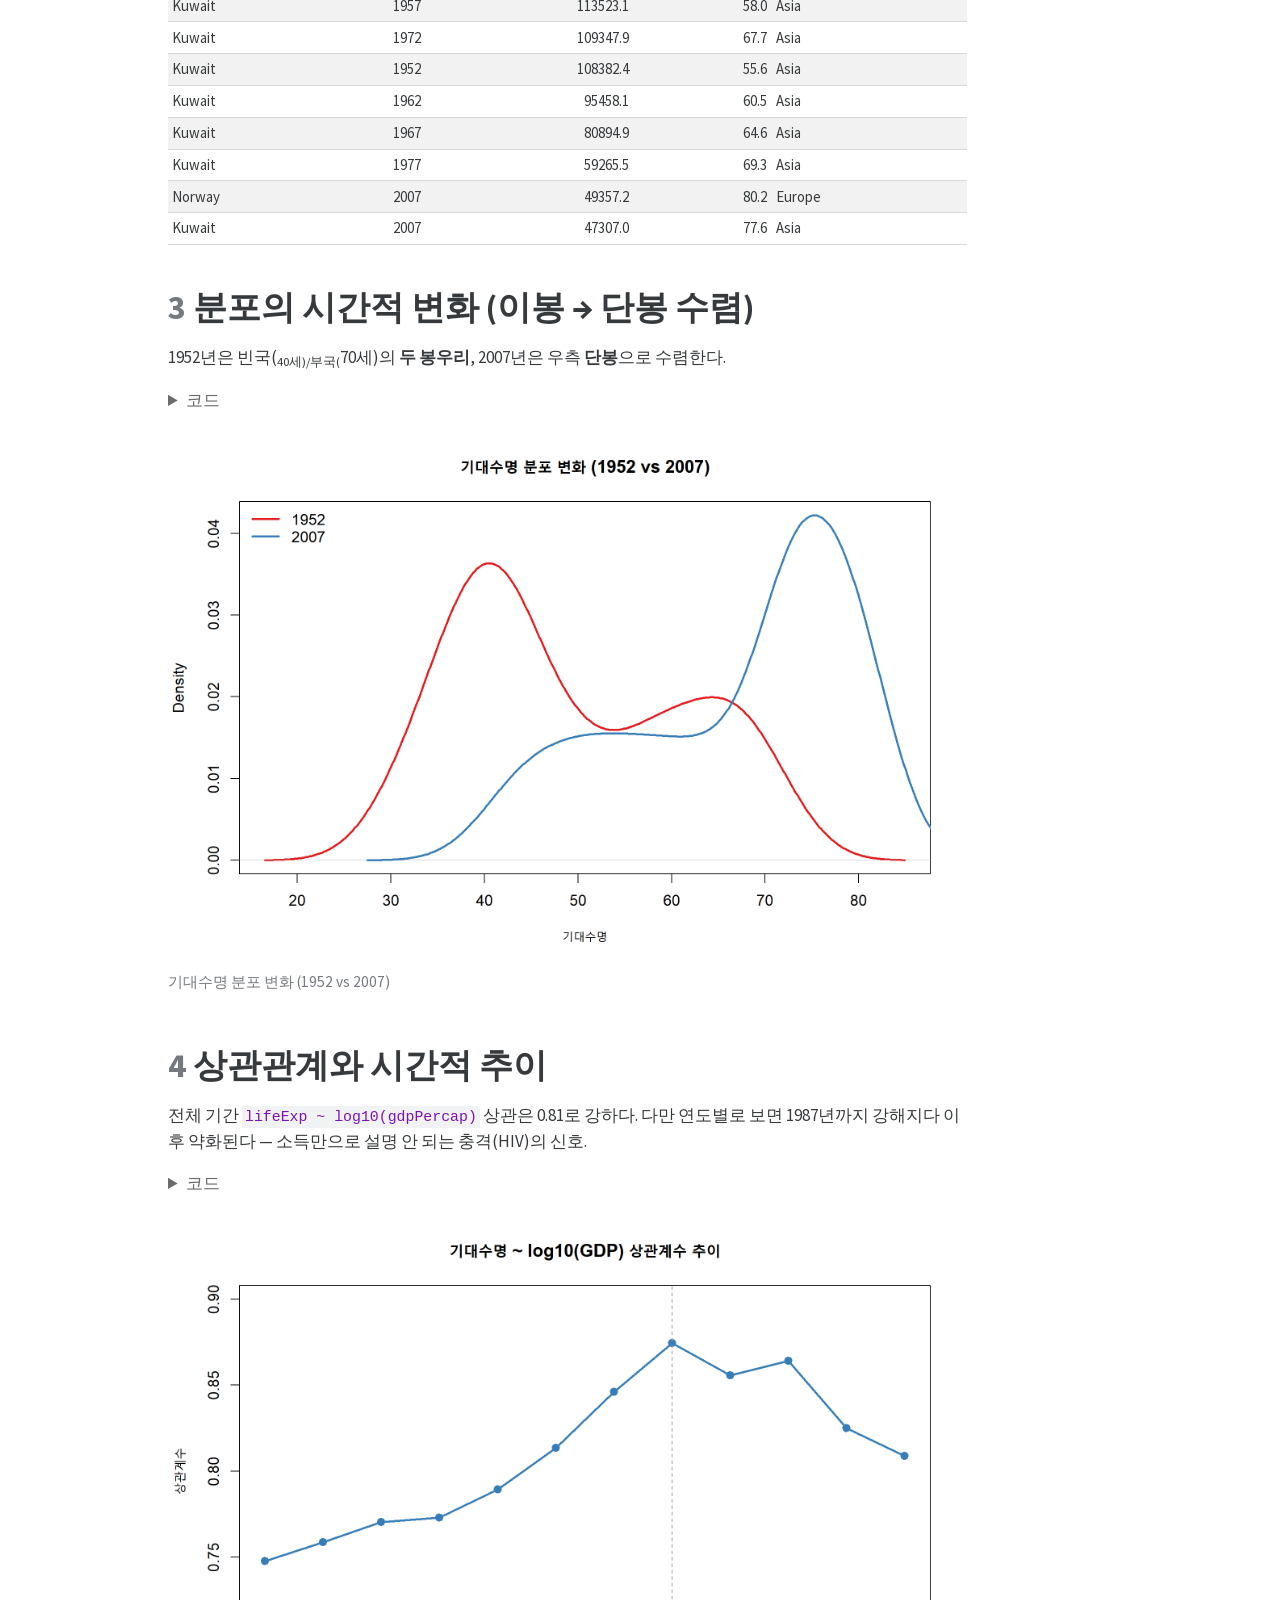
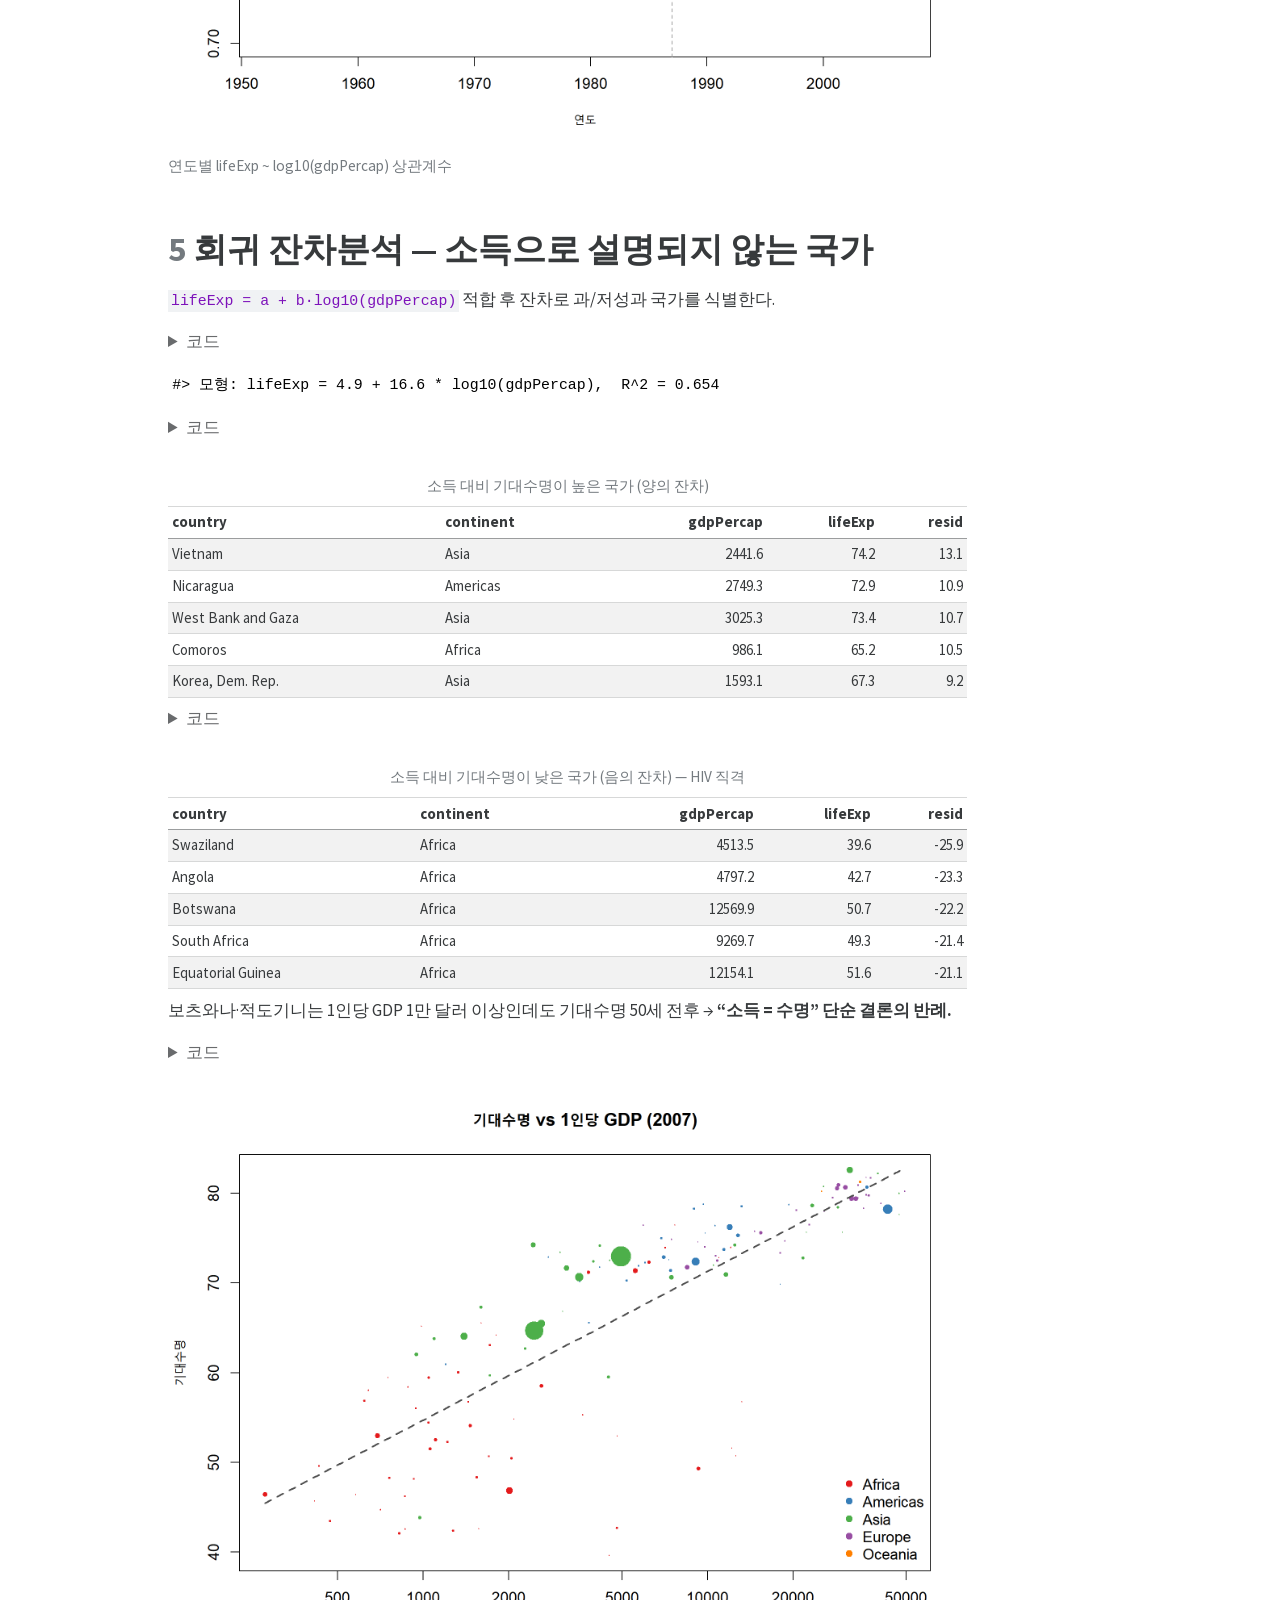
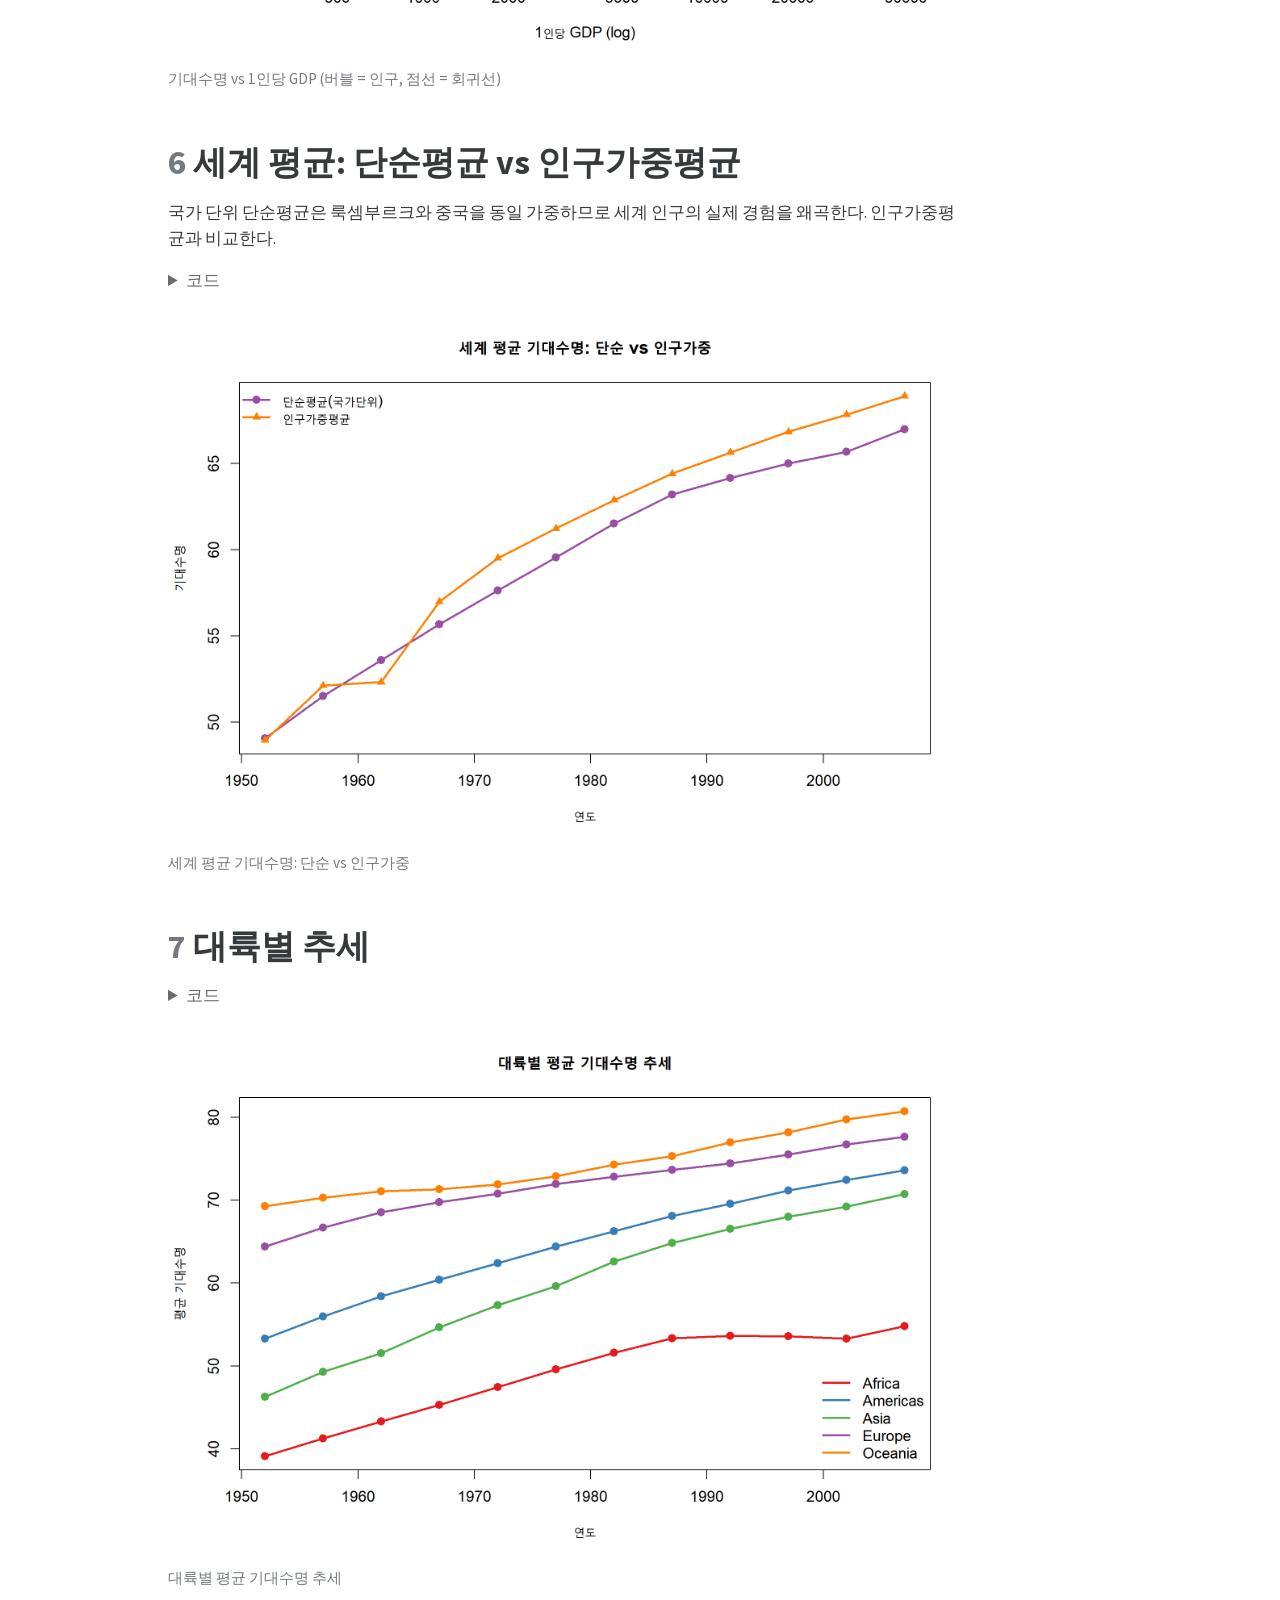
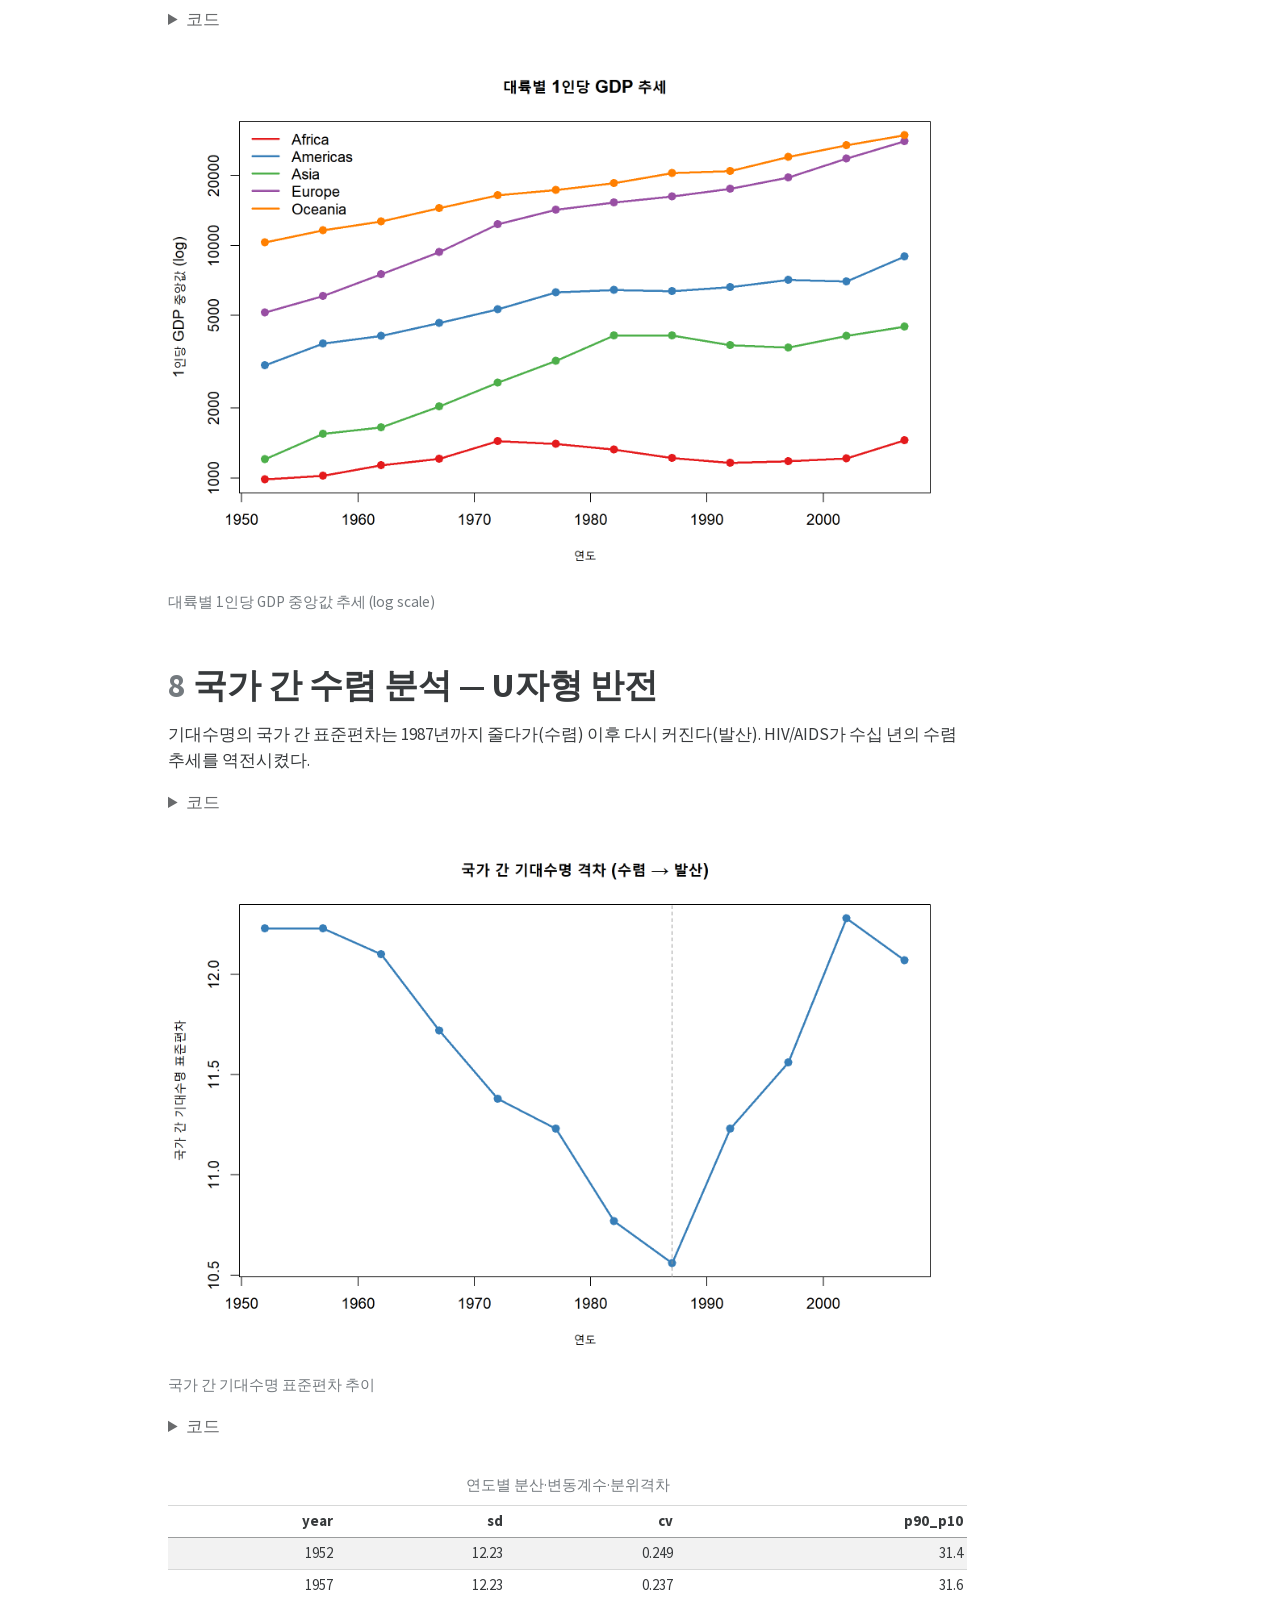
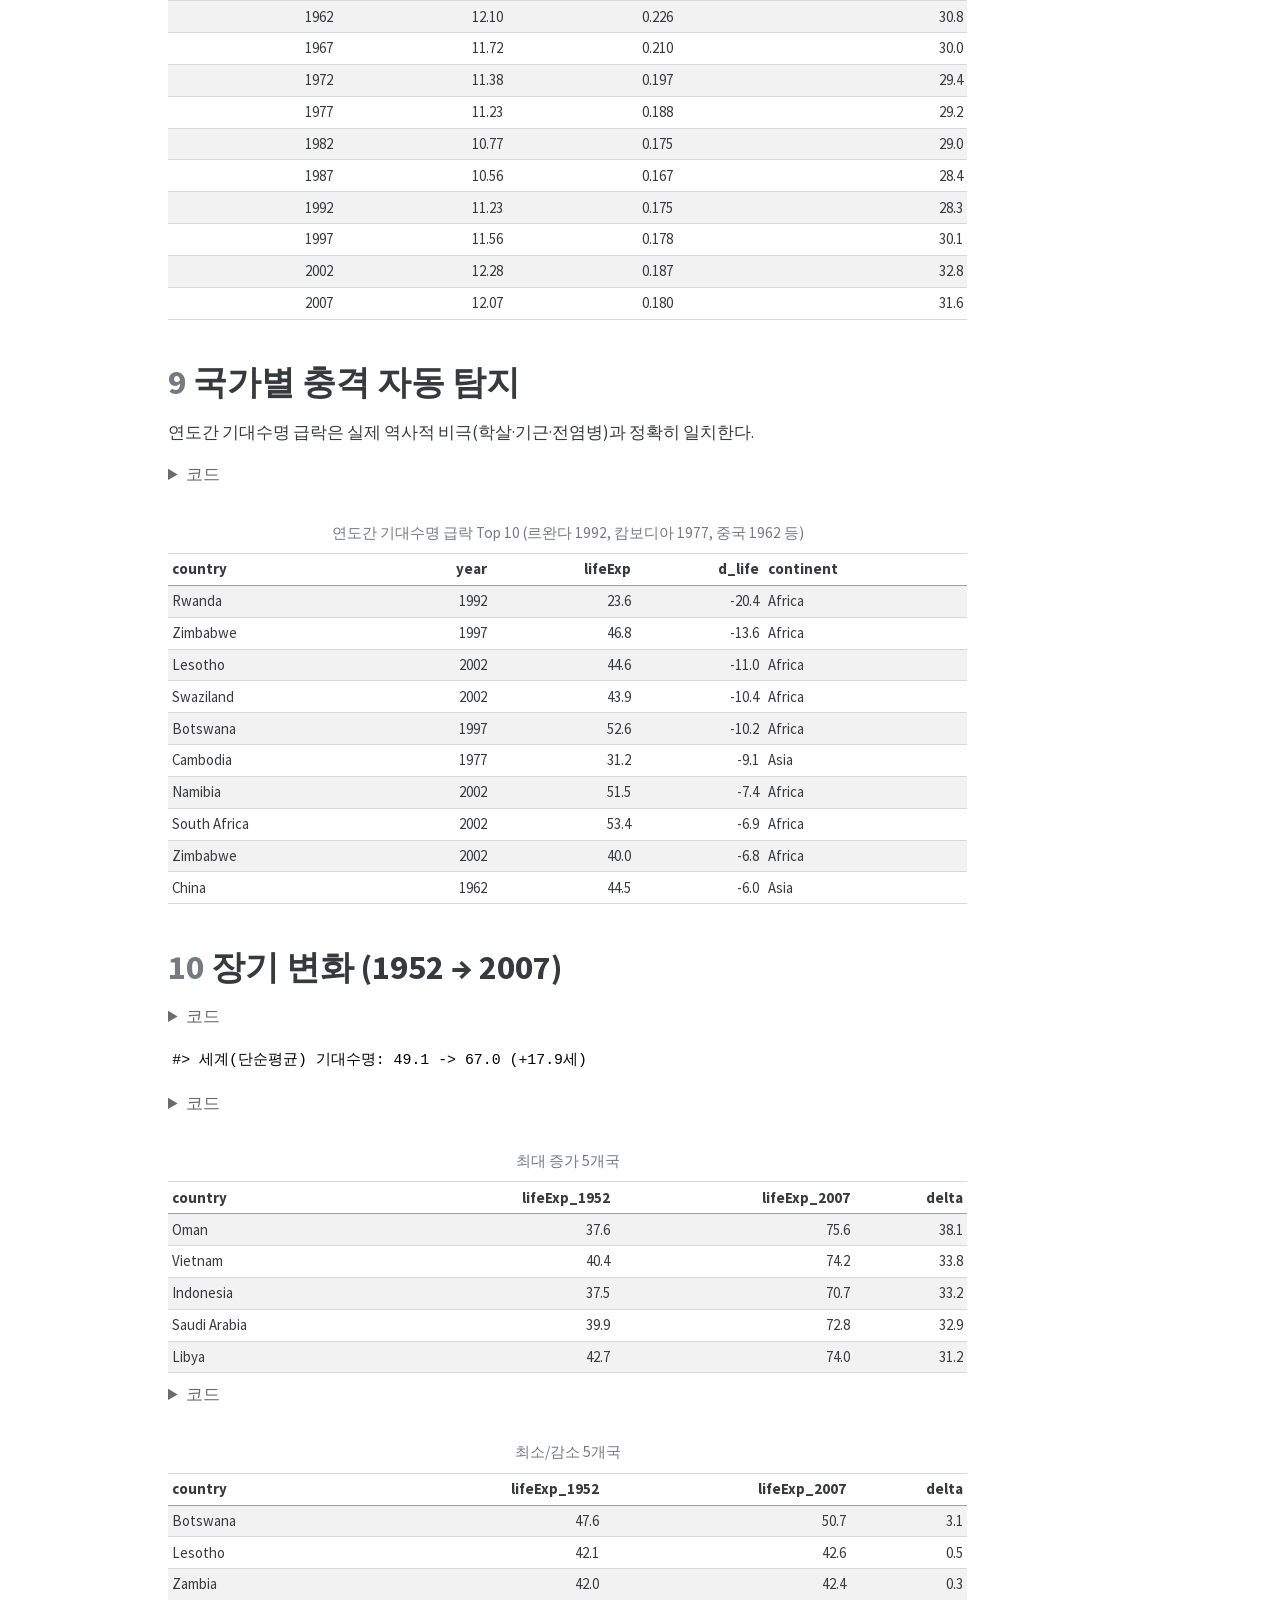
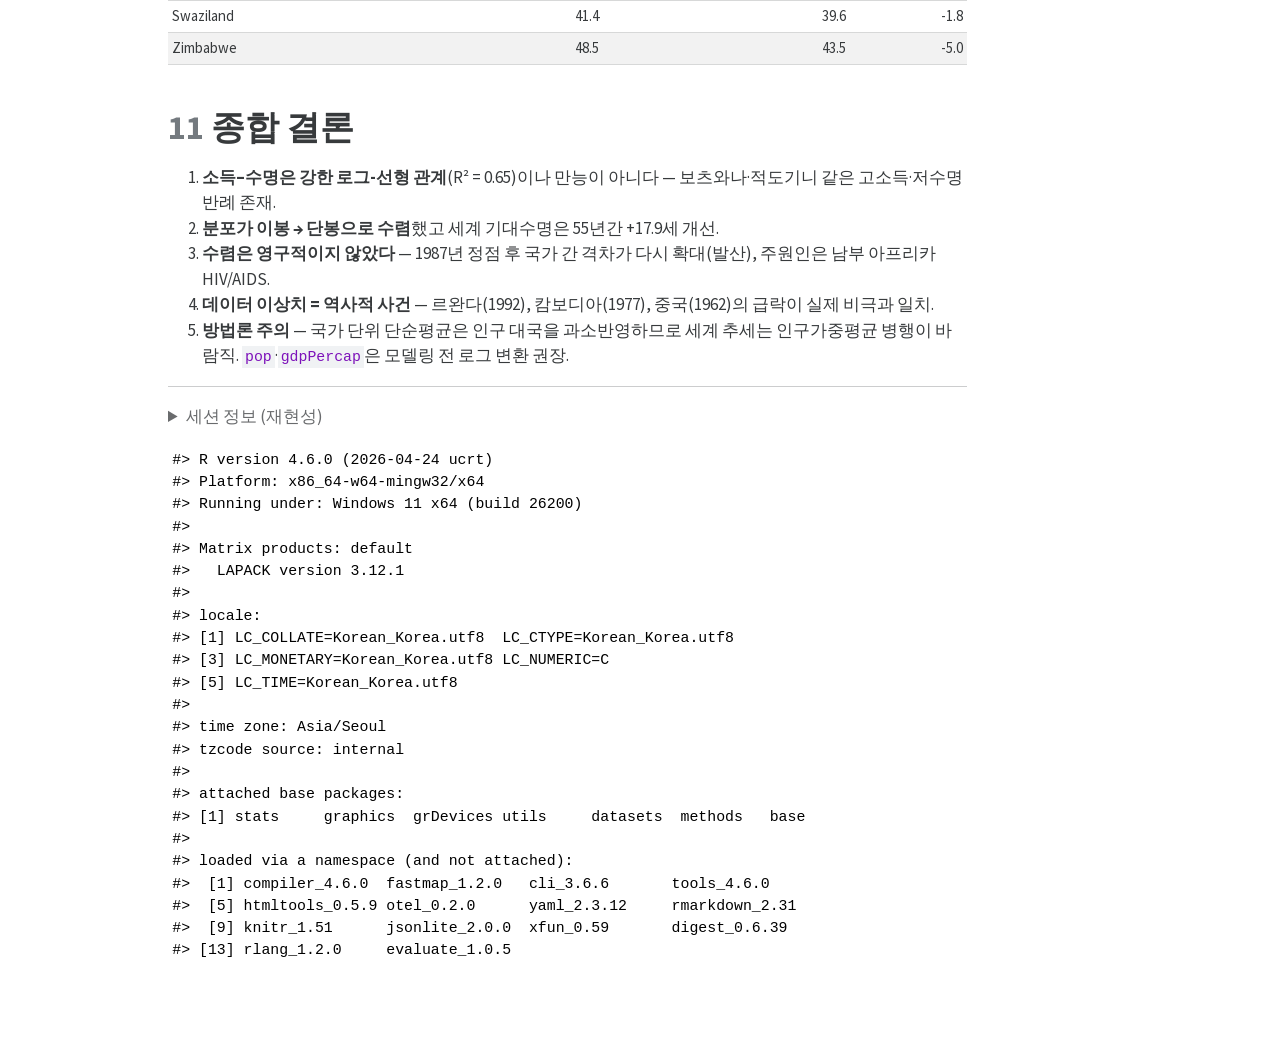
==== commit 06fb9586: "feat: EDA report 생성" ====
--- a/document/eda_report.html
+++ b/document/eda_report.html
@@ -1,17 +1,16 @@
 <!DOCTYPE html>
-<html xmlns="http://www.w3.org/1999/xhtml" lang="en" xml:lang="en"><head>
+<html xmlns="http://www.w3.org/1999/xhtml" lang="ko" xml:lang="ko"><head>
 
 <meta charset="utf-8">
 <meta name="generator" content="quarto-1.9.38">
 
 <meta name="viewport" content="width=device-width, initial-scale=1.0, user-scalable=yes">
 
+<meta name="author" content="강은빈">
 
-<title>eda_report</title>
+<title>Gapminder 탐색적 데이터 분석(EDA) 보고서</title>
 <style>
-/* Default styles provided by pandoc.
-** See https://pandoc.org/MANUAL.html#variables-for-html for config info.
-*/
+
 code{white-space: pre-wrap;}
 span.smallcaps{font-variant: small-caps;}
 div.columns{display: flex; gap: min(4vw, 1.5em);}
@@ -19,576 +18,3114 @@
 div.hanging-indent{margin-left: 1.5em; text-indent: -1.5em;}
 ul.task-list{list-style: none;}
 ul.task-list li input[type="checkbox"] {
-  width: 0.8em;
-  margin: 0 0.8em 0.2em -1em; /* quarto-specific, see https://github.com/quarto-dev/quarto-cli/issues/4556 */ 
-  vertical-align: middle;
+width: 0.8em;
+margin: 0 0.8em 0.2em -1em;  vertical-align: middle;
+}
+
+html { -webkit-text-size-adjust: 100%; }
+pre > code.sourceCode { white-space: pre; position: relative; }
+pre > code.sourceCode > span { display: inline-block; line-height: 1.25; }
+pre > code.sourceCode > span:empty { height: 1.2em; }
+.sourceCode { overflow: visible; }
+code.sourceCode > span { color: inherit; text-decoration: inherit; }
+div.sourceCode { margin: 1em 0; }
+pre.sourceCode { margin: 0; }
+@media screen {
+div.sourceCode { overflow: auto; }
+}
+@media print {
+pre > code.sourceCode { white-space: pre-wrap; }
+pre > code.sourceCode > span { text-indent: -5em; padding-left: 5em; }
+}
+pre.numberSource code
+{ counter-reset: source-line 0; }
+pre.numberSource code > span
+{ position: relative; left: -4em; counter-increment: source-line; }
+pre.numberSource code > span > a:first-child::before
+{ content: counter(source-line);
+position: relative; left: -1em; text-align: right; vertical-align: baseline;
+border: none; display: inline-block;
+-webkit-touch-callout: none; -webkit-user-select: none;
+-khtml-user-select: none; -moz-user-select: none;
+-ms-user-select: none; user-select: none;
+padding: 0 4px; width: 4em;
+}
+pre.numberSource { margin-left: 3em; padding-left: 4px; }
+div.sourceCode
+{ }
+@media screen {
+pre > code.sourceCode > span > a:first-child::before { text-decoration: underline; }
 }
 </style>
 
 
-<script src="eda_report_files/libs/clipboard/clipboard.min.js"></script>
-<script src="eda_report_files/libs/quarto-html/quarto.js" type="module"></script>
-<script src="eda_report_files/libs/quarto-html/tabsets/tabsets.js" type="module"></script>
-<script src="eda_report_files/libs/quarto-html/popper.min.js"></script>
-<script src="eda_report_files/libs/quarto-html/tippy.umd.min.js"></script>
-<script src="eda_report_files/libs/quarto-html/anchor.min.js"></script>
-<link href="eda_report_files/libs/quarto-html/tippy.css" rel="stylesheet">
-<link href="eda_report_files/libs/quarto-html/quarto-syntax-highlighting-15634bcf2e68342d4ad2dfa704d543f6.css" rel="stylesheet" id="quarto-text-highlighting-styles">
-<script src="eda_report_files/libs/bootstrap/bootstrap.min.js"></script>
-<link href="eda_report_files/libs/bootstrap/bootstrap-icons.css" rel="stylesheet">
-<link href="eda_report_files/libs/bootstrap/bootstrap-efbb37e9afcc02144ebbc7afd12a776f.min.css" rel="stylesheet" append-hash="true" id="quarto-bootstrap" data-mode="light">
+<script>/*!
+ * clipboard.js v2.0.11
+ * https://clipboardjs.com/
+ *
+ * Licensed MIT © Zeno Rocha
+ */
+!function(t,e){"object"==typeof exports&&"object"==typeof module?module.exports=e():"function"==typeof define&&define.amd?define([],e):"object"==typeof exports?exports.ClipboardJS=e():t.ClipboardJS=e()}(this,function(){return n={686:function(t,e,n){"use strict";n.d(e,{default:function(){return b}});var e=n(279),i=n.n(e),e=n(370),u=n.n(e),e=n(817),r=n.n(e);function c(t){try{return document.execCommand(t)}catch(t){return}}var a=function(t){t=r()(t);return c("cut"),t};function o(t,e){var n,o,t=(n=t,o="rtl"===document.documentElement.getAttribute("dir"),(t=document.createElement("textarea")).style.fontSize="12pt",t.style.border="0",t.style.padding="0",t.style.margin="0",t.style.position="absolute",t.style[o?"right":"left"]="-9999px",o=window.pageYOffset||document.documentElement.scrollTop,t.style.top="".concat(o,"px"),t.setAttribute("readonly",""),t.value=n,t);return e.container.appendChild(t),e=r()(t),c("copy"),t.remove(),e}var f=function(t){var e=1<arguments.length&&void 0!==arguments[1]?arguments[1]:{container:document.body},n="";return"string"==typeof t?n=o(t,e):t instanceof HTMLInputElement&&!["text","search","url","tel","password"].includes(null==t?void 0:t.type)?n=o(t.value,e):(n=r()(t),c("copy")),n};function l(t){return(l="function"==typeof Symbol&&"symbol"==typeof Symbol.iterator?function(t){return typeof t}:function(t){return t&&"function"==typeof Symbol&&t.constructor===Symbol&&t!==Symbol.prototype?"symbol":typeof t})(t)}var s=function(){var t=0<arguments.length&&void 0!==arguments[0]?arguments[0]:{},e=t.action,n=void 0===e?"copy":e,o=t.container,e=t.target,t=t.text;if("copy"!==n&&"cut"!==n)throw new Error('Invalid "action" value, use either "copy" or "cut"');if(void 0!==e){if(!e||"object"!==l(e)||1!==e.nodeType)throw new Error('Invalid "target" value, use a valid Element');if("copy"===n&&e.hasAttribute("disabled"))throw new Error('Invalid "target" attribute. Please use "readonly" instead of "disabled" attribute');if("cut"===n&&(e.hasAttribute("readonly")||e.hasAttribute("disabled")))throw new Error('Invalid "target" attribute. You can\'t cut text from elements with "readonly" or "disabled" attributes')}return t?f(t,{container:o}):e?"cut"===n?a(e):f(e,{container:o}):void 0};function p(t){return(p="function"==typeof Symbol&&"symbol"==typeof Symbol.iterator?function(t){return typeof t}:function(t){return t&&"function"==typeof Symbol&&t.constructor===Symbol&&t!==Symbol.prototype?"symbol":typeof t})(t)}function d(t,e){for(var n=0;n<e.length;n++){var o=e[n];o.enumerable=o.enumerable||!1,o.configurable=!0,"value"in o&&(o.writable=!0),Object.defineProperty(t,o.key,o)}}function y(t,e){return(y=Object.setPrototypeOf||function(t,e){return t.__proto__=e,t})(t,e)}function h(n){var o=function(){if("undefined"==typeof Reflect||!Reflect.construct)return!1;if(Reflect.construct.sham)return!1;if("function"==typeof Proxy)return!0;try{return Date.prototype.toString.call(Reflect.construct(Date,[],function(){})),!0}catch(t){return!1}}();return function(){var t,e=v(n);return t=o?(t=v(this).constructor,Reflect.construct(e,arguments,t)):e.apply(this,arguments),e=this,!(t=t)||"object"!==p(t)&&"function"!=typeof t?function(t){if(void 0!==t)return t;throw new ReferenceError("this hasn't been initialised - super() hasn't been called")}(e):t}}function v(t){return(v=Object.setPrototypeOf?Object.getPrototypeOf:function(t){return t.__proto__||Object.getPrototypeOf(t)})(t)}function m(t,e){t="data-clipboard-".concat(t);if(e.hasAttribute(t))return e.getAttribute(t)}var b=function(){!function(t,e){if("function"!=typeof e&&null!==e)throw new TypeError("Super expression must either be null or a function");t.prototype=Object.create(e&&e.prototype,{constructor:{value:t,writable:!0,configurable:!0}}),e&&y(t,e)}(r,i());var t,e,n,o=h(r);function r(t,e){var n;return function(t){if(!(t instanceof r))throw new TypeError("Cannot call a class as a function")}(this),(n=o.call(this)).resolveOptions(e),n.listenClick(t),n}return t=r,n=[{key:"copy",value:function(t){var e=1<arguments.length&&void 0!==arguments[1]?arguments[1]:{container:document.body};return f(t,e)}},{key:"cut",value:function(t){return a(t)}},{key:"isSupported",value:function(){var t=0<arguments.length&&void 0!==arguments[0]?arguments[0]:["copy","cut"],t="string"==typeof t?[t]:t,e=!!document.queryCommandSupported;return t.forEach(function(t){e=e&&!!document.queryCommandSupported(t)}),e}}],(e=[{key:"resolveOptions",value:function(){var t=0<arguments.length&&void 0!==arguments[0]?arguments[0]:{};this.action="function"==typeof t.action?t.action:this.defaultAction,this.target="function"==typeof t.target?t.target:this.defaultTarget,this.text="function"==typeof t.text?t.text:this.defaultText,this.container="object"===p(t.container)?t.container:document.body}},{key:"listenClick",value:function(t){var e=this;this.listener=u()(t,"click",function(t){return e.onClick(t)})}},{key:"onClick",value:function(t){var e=t.delegateTarget||t.currentTarget,n=this.action(e)||"copy",t=s({action:n,container:this.container,target:this.target(e),text:this.text(e)});this.emit(t?"success":"error",{action:n,text:t,trigger:e,clearSelection:function(){e&&e.focus(),window.getSelection().removeAllRanges()}})}},{key:"defaultAction",value:function(t){return m("action",t)}},{key:"defaultTarget",value:function(t){t=m("target",t);if(t)return document.querySelector(t)}},{key:"defaultText",value:function(t){return m("text",t)}},{key:"destroy",value:function(){this.listener.destroy()}}])&&d(t.prototype,e),n&&d(t,n),r}()},828:function(t){var e;"undefined"==typeof Element||Element.prototype.matches||((e=Element.prototype).matches=e.matchesSelector||e.mozMatchesSelector||e.msMatchesSelector||e.oMatchesSelector||e.webkitMatchesSelector),t.exports=function(t,e){for(;t&&9!==t.nodeType;){if("function"==typeof t.matches&&t.matches(e))return t;t=t.parentNode}}},438:function(t,e,n){var u=n(828);function i(t,e,n,o,r){var i=function(e,n,t,o){return function(t){t.delegateTarget=u(t.target,n),t.delegateTarget&&o.call(e,t)}}.apply(this,arguments);return t.addEventListener(n,i,r),{destroy:function(){t.removeEventListener(n,i,r)}}}t.exports=function(t,e,n,o,r){return"function"==typeof t.addEventListener?i.apply(null,arguments):"function"==typeof n?i.bind(null,document).apply(null,arguments):("string"==typeof t&&(t=document.querySelectorAll(t)),Array.prototype.map.call(t,function(t){return i(t,e,n,o,r)}))}},879:function(t,n){n.node=function(t){return void 0!==t&&t instanceof HTMLElement&&1===t.nodeType},n.nodeList=function(t){var e=Object.prototype.toString.call(t);return void 0!==t&&("[object NodeList]"===e||"[object HTMLCollection]"===e)&&"length"in t&&(0===t.length||n.node(t[0]))},n.string=function(t){return"string"==typeof t||t instanceof String},n.fn=function(t){return"[object Function]"===Object.prototype.toString.call(t)}},370:function(t,e,n){var f=n(879),l=n(438);t.exports=function(t,e,n){if(!t&&!e&&!n)throw new Error("Missing required arguments");if(!f.string(e))throw new TypeError("Second argument must be a String");if(!f.fn(n))throw new TypeError("Third argument must be a Function");if(f.node(t))return c=e,a=n,(u=t).addEventListener(c,a),{destroy:function(){u.removeEventListener(c,a)}};if(f.nodeList(t))return o=t,r=e,i=n,Array.prototype.forEach.call(o,function(t){t.addEventListener(r,i)}),{destroy:function(){Array.prototype.forEach.call(o,function(t){t.removeEventListener(r,i)})}};if(f.string(t))return t=t,e=e,n=n,l(document.body,t,e,n);throw new TypeError("First argument must be a String, HTMLElement, HTMLCollection, or NodeList");var o,r,i,u,c,a}},817:function(t){t.exports=function(t){var e,n="SELECT"===t.nodeName?(t.focus(),t.value):"INPUT"===t.nodeName||"TEXTAREA"===t.nodeName?((e=t.hasAttribute("readonly"))||t.setAttribute("readonly",""),t.select(),t.setSelectionRange(0,t.value.length),e||t.removeAttribute("readonly"),t.value):(t.hasAttribute("contenteditable")&&t.focus(),n=window.getSelection(),(e=document.createRange()).selectNodeContents(t),n.removeAllRanges(),n.addRange(e),n.toString());return n}},279:function(t){function e(){}e.prototype={on:function(t,e,n){var o=this.e||(this.e={});return(o[t]||(o[t]=[])).push({fn:e,ctx:n}),this},once:function(t,e,n){var o=this;function r(){o.off(t,r),e.apply(n,arguments)}return r._=e,this.on(t,r,n)},emit:function(t){for(var e=[].slice.call(arguments,1),n=((this.e||(this.e={}))[t]||[]).slice(),o=0,r=n.length;o<r;o++)n[o].fn.apply(n[o].ctx,e);return this},off:function(t,e){var n=this.e||(this.e={}),o=n[t],r=[];if(o&&e)for(var i=0,u=o.length;i<u;i++)o[i].fn!==e&&o[i].fn._!==e&&r.push(o[i]);return r.length?n[t]=r:delete n[t],this}},t.exports=e,t.exports.TinyEmitter=e}},r={},o.n=function(t){var e=t&&t.__esModule?function(){return t.default}:function(){return t};return o.d(e,{a:e}),e},o.d=function(t,e){for(var n in e)o.o(e,n)&&!o.o(t,n)&&Object.defineProperty(t,n,{enumerable:!0,get:e[n]})},o.o=function(t,e){return Object.prototype.hasOwnProperty.call(t,e)},o(686).default;function o(t){if(r[t])return r[t].exports;var e=r[t]={exports:{}};return n[t](e,e.exports,o),e.exports}var n,r});</script>
+<script src="[data-uri]" type="module"></script>
+<script src="[data-uri]" type="module"></script>
+<script>/**
+ * @popperjs/core v2.11.7 - MIT License
+ */
+
+!function(e,t){"object"==typeof exports&&"undefined"!=typeof module?t(exports):"function"==typeof define&&define.amd?define(["exports"],t):t((e="undefined"!=typeof globalThis?globalThis:e||self).Popper={})}(this,(function(e){"use strict";function t(e){if(null==e)return window;if("[object Window]"!==e.toString()){var t=e.ownerDocument;return t&&t.defaultView||window}return e}function n(e){return e instanceof t(e).Element||e instanceof Element}function r(e){return e instanceof t(e).HTMLElement||e instanceof HTMLElement}function o(e){return"undefined"!=typeof ShadowRoot&&(e instanceof t(e).ShadowRoot||e instanceof ShadowRoot)}var i=Math.max,a=Math.min,s=Math.round;function f(){var e=navigator.userAgentData;return null!=e&&e.brands&&Array.isArray(e.brands)?e.brands.map((function(e){return e.brand+"/"+e.version})).join(" "):navigator.userAgent}function c(){return!/^((?!chrome|android).)*safari/i.test(f())}function p(e,o,i){void 0===o&&(o=!1),void 0===i&&(i=!1);var a=e.getBoundingClientRect(),f=1,p=1;o&&r(e)&&(f=e.offsetWidth>0&&s(a.width)/e.offsetWidth||1,p=e.offsetHeight>0&&s(a.height)/e.offsetHeight||1);var u=(n(e)?t(e):window).visualViewport,l=!c()&&i,d=(a.left+(l&&u?u.offsetLeft:0))/f,h=(a.top+(l&&u?u.offsetTop:0))/p,m=a.width/f,v=a.height/p;return{width:m,height:v,top:h,right:d+m,bottom:h+v,left:d,x:d,y:h}}function u(e){var n=t(e);return{scrollLeft:n.pageXOffset,scrollTop:n.pageYOffset}}function l(e){return e?(e.nodeName||"").toLowerCase():null}function d(e){return((n(e)?e.ownerDocument:e.document)||window.document).documentElement}function h(e){return p(d(e)).left+u(e).scrollLeft}function m(e){return t(e).getComputedStyle(e)}function v(e){var t=m(e),n=t.overflow,r=t.overflowX,o=t.overflowY;return/auto|scroll|overlay|hidden/.test(n+o+r)}function y(e,n,o){void 0===o&&(o=!1);var i,a,f=r(n),c=r(n)&&function(e){var t=e.getBoundingClientRect(),n=s(t.width)/e.offsetWidth||1,r=s(t.height)/e.offsetHeight||1;return 1!==n||1!==r}(n),m=d(n),y=p(e,c,o),g={scrollLeft:0,scrollTop:0},b={x:0,y:0};return(f||!f&&!o)&&(("body"!==l(n)||v(m))&&(g=(i=n)!==t(i)&&r(i)?{scrollLeft:(a=i).scrollLeft,scrollTop:a.scrollTop}:u(i)),r(n)?((b=p(n,!0)).x+=n.clientLeft,b.y+=n.clientTop):m&&(b.x=h(m))),{x:y.left+g.scrollLeft-b.x,y:y.top+g.scrollTop-b.y,width:y.width,height:y.height}}function g(e){var t=p(e),n=e.offsetWidth,r=e.offsetHeight;return Math.abs(t.width-n)<=1&&(n=t.width),Math.abs(t.height-r)<=1&&(r=t.height),{x:e.offsetLeft,y:e.offsetTop,width:n,height:r}}function b(e){return"html"===l(e)?e:e.assignedSlot||e.parentNode||(o(e)?e.host:null)||d(e)}function x(e){return["html","body","#document"].indexOf(l(e))>=0?e.ownerDocument.body:r(e)&&v(e)?e:x(b(e))}function w(e,n){var r;void 0===n&&(n=[]);var o=x(e),i=o===(null==(r=e.ownerDocument)?void 0:r.body),a=t(o),s=i?[a].concat(a.visualViewport||[],v(o)?o:[]):o,f=n.concat(s);return i?f:f.concat(w(b(s)))}function O(e){return["table","td","th"].indexOf(l(e))>=0}function j(e){return r(e)&&"fixed"!==m(e).position?e.offsetParent:null}function E(e){for(var n=t(e),i=j(e);i&&O(i)&&"static"===m(i).position;)i=j(i);return i&&("html"===l(i)||"body"===l(i)&&"static"===m(i).position)?n:i||function(e){var t=/firefox/i.test(f());if(/Trident/i.test(f())&&r(e)&&"fixed"===m(e).position)return null;var n=b(e);for(o(n)&&(n=n.host);r(n)&&["html","body"].indexOf(l(n))<0;){var i=m(n);if("none"!==i.transform||"none"!==i.perspective||"paint"===i.contain||-1!==["transform","perspective"].indexOf(i.willChange)||t&&"filter"===i.willChange||t&&i.filter&&"none"!==i.filter)return n;n=n.parentNode}return null}(e)||n}var D="top",A="bottom",L="right",P="left",M="auto",k=[D,A,L,P],W="start",B="end",H="viewport",T="popper",R=k.reduce((function(e,t){return e.concat([t+"-"+W,t+"-"+B])}),[]),S=[].concat(k,[M]).reduce((function(e,t){return e.concat([t,t+"-"+W,t+"-"+B])}),[]),V=["beforeRead","read","afterRead","beforeMain","main","afterMain","beforeWrite","write","afterWrite"];function q(e){var t=new Map,n=new Set,r=[];function o(e){n.add(e.name),[].concat(e.requires||[],e.requiresIfExists||[]).forEach((function(e){if(!n.has(e)){var r=t.get(e);r&&o(r)}})),r.push(e)}return e.forEach((function(e){t.set(e.name,e)})),e.forEach((function(e){n.has(e.name)||o(e)})),r}function C(e){return e.split("-")[0]}function N(e,t){var n=t.getRootNode&&t.getRootNode();if(e.contains(t))return!0;if(n&&o(n)){var r=t;do{if(r&&e.isSameNode(r))return!0;r=r.parentNode||r.host}while(r)}return!1}function I(e){return Object.assign({},e,{left:e.x,top:e.y,right:e.x+e.width,bottom:e.y+e.height})}function _(e,r,o){return r===H?I(function(e,n){var r=t(e),o=d(e),i=r.visualViewport,a=o.clientWidth,s=o.clientHeight,f=0,p=0;if(i){a=i.width,s=i.height;var u=c();(u||!u&&"fixed"===n)&&(f=i.offsetLeft,p=i.offsetTop)}return{width:a,height:s,x:f+h(e),y:p}}(e,o)):n(r)?function(e,t){var n=p(e,!1,"fixed"===t);return n.top=n.top+e.clientTop,n.left=n.left+e.clientLeft,n.bottom=n.top+e.clientHeight,n.right=n.left+e.clientWidth,n.width=e.clientWidth,n.height=e.clientHeight,n.x=n.left,n.y=n.top,n}(r,o):I(function(e){var t,n=d(e),r=u(e),o=null==(t=e.ownerDocument)?void 0:t.body,a=i(n.scrollWidth,n.clientWidth,o?o.scrollWidth:0,o?o.clientWidth:0),s=i(n.scrollHeight,n.clientHeight,o?o.scrollHeight:0,o?o.clientHeight:0),f=-r.scrollLeft+h(e),c=-r.scrollTop;return"rtl"===m(o||n).direction&&(f+=i(n.clientWidth,o?o.clientWidth:0)-a),{width:a,height:s,x:f,y:c}}(d(e)))}function F(e,t,o,s){var f="clippingParents"===t?function(e){var t=w(b(e)),o=["absolute","fixed"].indexOf(m(e).position)>=0&&r(e)?E(e):e;return n(o)?t.filter((function(e){return n(e)&&N(e,o)&&"body"!==l(e)})):[]}(e):[].concat(t),c=[].concat(f,[o]),p=c[0],u=c.reduce((function(t,n){var r=_(e,n,s);return t.top=i(r.top,t.top),t.right=a(r.right,t.right),t.bottom=a(r.bottom,t.bottom),t.left=i(r.left,t.left),t}),_(e,p,s));return u.width=u.right-u.left,u.height=u.bottom-u.top,u.x=u.left,u.y=u.top,u}function U(e){return e.split("-")[1]}function z(e){return["top","bottom"].indexOf(e)>=0?"x":"y"}function X(e){var t,n=e.reference,r=e.element,o=e.placement,i=o?C(o):null,a=o?U(o):null,s=n.x+n.width/2-r.width/2,f=n.y+n.height/2-r.height/2;switch(i){case D:t={x:s,y:n.y-r.height};break;case A:t={x:s,y:n.y+n.height};break;case L:t={x:n.x+n.width,y:f};break;case P:t={x:n.x-r.width,y:f};break;default:t={x:n.x,y:n.y}}var c=i?z(i):null;if(null!=c){var p="y"===c?"height":"width";switch(a){case W:t[c]=t[c]-(n[p]/2-r[p]/2);break;case B:t[c]=t[c]+(n[p]/2-r[p]/2)}}return t}function Y(e){return Object.assign({},{top:0,right:0,bottom:0,left:0},e)}function G(e,t){return t.reduce((function(t,n){return t[n]=e,t}),{})}function J(e,t){void 0===t&&(t={});var r=t,o=r.placement,i=void 0===o?e.placement:o,a=r.strategy,s=void 0===a?e.strategy:a,f=r.boundary,c=void 0===f?"clippingParents":f,u=r.rootBoundary,l=void 0===u?H:u,h=r.elementContext,m=void 0===h?T:h,v=r.altBoundary,y=void 0!==v&&v,g=r.padding,b=void 0===g?0:g,x=Y("number"!=typeof b?b:G(b,k)),w=m===T?"reference":T,O=e.rects.popper,j=e.elements[y?w:m],E=F(n(j)?j:j.contextElement||d(e.elements.popper),c,l,s),P=p(e.elements.reference),M=X({reference:P,element:O,strategy:"absolute",placement:i}),W=I(Object.assign({},O,M)),B=m===T?W:P,R={top:E.top-B.top+x.top,bottom:B.bottom-E.bottom+x.bottom,left:E.left-B.left+x.left,right:B.right-E.right+x.right},S=e.modifiersData.offset;if(m===T&&S){var V=S[i];Object.keys(R).forEach((function(e){var t=[L,A].indexOf(e)>=0?1:-1,n=[D,A].indexOf(e)>=0?"y":"x";R[e]+=V[n]*t}))}return R}var K={placement:"bottom",modifiers:[],strategy:"absolute"};function Q(){for(var e=arguments.length,t=new Array(e),n=0;n<e;n++)t[n]=arguments[n];return!t.some((function(e){return!(e&&"function"==typeof e.getBoundingClientRect)}))}function Z(e){void 0===e&&(e={});var t=e,r=t.defaultModifiers,o=void 0===r?[]:r,i=t.defaultOptions,a=void 0===i?K:i;return function(e,t,r){void 0===r&&(r=a);var i,s,f={placement:"bottom",orderedModifiers:[],options:Object.assign({},K,a),modifiersData:{},elements:{reference:e,popper:t},attributes:{},styles:{}},c=[],p=!1,u={state:f,setOptions:function(r){var i="function"==typeof r?r(f.options):r;l(),f.options=Object.assign({},a,f.options,i),f.scrollParents={reference:n(e)?w(e):e.contextElement?w(e.contextElement):[],popper:w(t)};var s,p,d=function(e){var t=q(e);return V.reduce((function(e,n){return e.concat(t.filter((function(e){return e.phase===n})))}),[])}((s=[].concat(o,f.options.modifiers),p=s.reduce((function(e,t){var n=e[t.name];return e[t.name]=n?Object.assign({},n,t,{options:Object.assign({},n.options,t.options),data:Object.assign({},n.data,t.data)}):t,e}),{}),Object.keys(p).map((function(e){return p[e]}))));return f.orderedModifiers=d.filter((function(e){return e.enabled})),f.orderedModifiers.forEach((function(e){var t=e.name,n=e.options,r=void 0===n?{}:n,o=e.effect;if("function"==typeof o){var i=o({state:f,name:t,instance:u,options:r}),a=function(){};c.push(i||a)}})),u.update()},forceUpdate:function(){if(!p){var e=f.elements,t=e.reference,n=e.popper;if(Q(t,n)){f.rects={reference:y(t,E(n),"fixed"===f.options.strategy),popper:g(n)},f.reset=!1,f.placement=f.options.placement,f.orderedModifiers.forEach((function(e){return f.modifiersData[e.name]=Object.assign({},e.data)}));for(var r=0;r<f.orderedModifiers.length;r++)if(!0!==f.reset){var o=f.orderedModifiers[r],i=o.fn,a=o.options,s=void 0===a?{}:a,c=o.name;"function"==typeof i&&(f=i({state:f,options:s,name:c,instance:u})||f)}else f.reset=!1,r=-1}}},update:(i=function(){return new Promise((function(e){u.forceUpdate(),e(f)}))},function(){return s||(s=new Promise((function(e){Promise.resolve().then((function(){s=void 0,e(i())}))}))),s}),destroy:function(){l(),p=!0}};if(!Q(e,t))return u;function l(){c.forEach((function(e){return e()})),c=[]}return u.setOptions(r).then((function(e){!p&&r.onFirstUpdate&&r.onFirstUpdate(e)})),u}}var $={passive:!0};var ee={name:"eventListeners",enabled:!0,phase:"write",fn:function(){},effect:function(e){var n=e.state,r=e.instance,o=e.options,i=o.scroll,a=void 0===i||i,s=o.resize,f=void 0===s||s,c=t(n.elements.popper),p=[].concat(n.scrollParents.reference,n.scrollParents.popper);return a&&p.forEach((function(e){e.addEventListener("scroll",r.update,$)})),f&&c.addEventListener("resize",r.update,$),function(){a&&p.forEach((function(e){e.removeEventListener("scroll",r.update,$)})),f&&c.removeEventListener("resize",r.update,$)}},data:{}};var te={name:"popperOffsets",enabled:!0,phase:"read",fn:function(e){var t=e.state,n=e.name;t.modifiersData[n]=X({reference:t.rects.reference,element:t.rects.popper,strategy:"absolute",placement:t.placement})},data:{}},ne={top:"auto",right:"auto",bottom:"auto",left:"auto"};function re(e){var n,r=e.popper,o=e.popperRect,i=e.placement,a=e.variation,f=e.offsets,c=e.position,p=e.gpuAcceleration,u=e.adaptive,l=e.roundOffsets,h=e.isFixed,v=f.x,y=void 0===v?0:v,g=f.y,b=void 0===g?0:g,x="function"==typeof l?l({x:y,y:b}):{x:y,y:b};y=x.x,b=x.y;var w=f.hasOwnProperty("x"),O=f.hasOwnProperty("y"),j=P,M=D,k=window;if(u){var W=E(r),H="clientHeight",T="clientWidth";if(W===t(r)&&"static"!==m(W=d(r)).position&&"absolute"===c&&(H="scrollHeight",T="scrollWidth"),W=W,i===D||(i===P||i===L)&&a===B)M=A,b-=(h&&W===k&&k.visualViewport?k.visualViewport.height:W[H])-o.height,b*=p?1:-1;if(i===P||(i===D||i===A)&&a===B)j=L,y-=(h&&W===k&&k.visualViewport?k.visualViewport.width:W[T])-o.width,y*=p?1:-1}var R,S=Object.assign({position:c},u&&ne),V=!0===l?function(e,t){var n=e.x,r=e.y,o=t.devicePixelRatio||1;return{x:s(n*o)/o||0,y:s(r*o)/o||0}}({x:y,y:b},t(r)):{x:y,y:b};return y=V.x,b=V.y,p?Object.assign({},S,((R={})[M]=O?"0":"",R[j]=w?"0":"",R.transform=(k.devicePixelRatio||1)<=1?"translate("+y+"px, "+b+"px)":"translate3d("+y+"px, "+b+"px, 0)",R)):Object.assign({},S,((n={})[M]=O?b+"px":"",n[j]=w?y+"px":"",n.transform="",n))}var oe={name:"computeStyles",enabled:!0,phase:"beforeWrite",fn:function(e){var t=e.state,n=e.options,r=n.gpuAcceleration,o=void 0===r||r,i=n.adaptive,a=void 0===i||i,s=n.roundOffsets,f=void 0===s||s,c={placement:C(t.placement),variation:U(t.placement),popper:t.elements.popper,popperRect:t.rects.popper,gpuAcceleration:o,isFixed:"fixed"===t.options.strategy};null!=t.modifiersData.popperOffsets&&(t.styles.popper=Object.assign({},t.styles.popper,re(Object.assign({},c,{offsets:t.modifiersData.popperOffsets,position:t.options.strategy,adaptive:a,roundOffsets:f})))),null!=t.modifiersData.arrow&&(t.styles.arrow=Object.assign({},t.styles.arrow,re(Object.assign({},c,{offsets:t.modifiersData.arrow,position:"absolute",adaptive:!1,roundOffsets:f})))),t.attributes.popper=Object.assign({},t.attributes.popper,{"data-popper-placement":t.placement})},data:{}};var ie={name:"applyStyles",enabled:!0,phase:"write",fn:function(e){var t=e.state;Object.keys(t.elements).forEach((function(e){var n=t.styles[e]||{},o=t.attributes[e]||{},i=t.elements[e];r(i)&&l(i)&&(Object.assign(i.style,n),Object.keys(o).forEach((function(e){var t=o[e];!1===t?i.removeAttribute(e):i.setAttribute(e,!0===t?"":t)})))}))},effect:function(e){var t=e.state,n={popper:{position:t.options.strategy,left:"0",top:"0",margin:"0"},arrow:{position:"absolute"},reference:{}};return Object.assign(t.elements.popper.style,n.popper),t.styles=n,t.elements.arrow&&Object.assign(t.elements.arrow.style,n.arrow),function(){Object.keys(t.elements).forEach((function(e){var o=t.elements[e],i=t.attributes[e]||{},a=Object.keys(t.styles.hasOwnProperty(e)?t.styles[e]:n[e]).reduce((function(e,t){return e[t]="",e}),{});r(o)&&l(o)&&(Object.assign(o.style,a),Object.keys(i).forEach((function(e){o.removeAttribute(e)})))}))}},requires:["computeStyles"]};var ae={name:"offset",enabled:!0,phase:"main",requires:["popperOffsets"],fn:function(e){var t=e.state,n=e.options,r=e.name,o=n.offset,i=void 0===o?[0,0]:o,a=S.reduce((function(e,n){return e[n]=function(e,t,n){var r=C(e),o=[P,D].indexOf(r)>=0?-1:1,i="function"==typeof n?n(Object.assign({},t,{placement:e})):n,a=i[0],s=i[1];return a=a||0,s=(s||0)*o,[P,L].indexOf(r)>=0?{x:s,y:a}:{x:a,y:s}}(n,t.rects,i),e}),{}),s=a[t.placement],f=s.x,c=s.y;null!=t.modifiersData.popperOffsets&&(t.modifiersData.popperOffsets.x+=f,t.modifiersData.popperOffsets.y+=c),t.modifiersData[r]=a}},se={left:"right",right:"left",bottom:"top",top:"bottom"};function fe(e){return e.replace(/left|right|bottom|top/g,(function(e){return se[e]}))}var ce={start:"end",end:"start"};function pe(e){return e.replace(/start|end/g,(function(e){return ce[e]}))}function ue(e,t){void 0===t&&(t={});var n=t,r=n.placement,o=n.boundary,i=n.rootBoundary,a=n.padding,s=n.flipVariations,f=n.allowedAutoPlacements,c=void 0===f?S:f,p=U(r),u=p?s?R:R.filter((function(e){return U(e)===p})):k,l=u.filter((function(e){return c.indexOf(e)>=0}));0===l.length&&(l=u);var d=l.reduce((function(t,n){return t[n]=J(e,{placement:n,boundary:o,rootBoundary:i,padding:a})[C(n)],t}),{});return Object.keys(d).sort((function(e,t){return d[e]-d[t]}))}var le={name:"flip",enabled:!0,phase:"main",fn:function(e){var t=e.state,n=e.options,r=e.name;if(!t.modifiersData[r]._skip){for(var o=n.mainAxis,i=void 0===o||o,a=n.altAxis,s=void 0===a||a,f=n.fallbackPlacements,c=n.padding,p=n.boundary,u=n.rootBoundary,l=n.altBoundary,d=n.flipVariations,h=void 0===d||d,m=n.allowedAutoPlacements,v=t.options.placement,y=C(v),g=f||(y===v||!h?[fe(v)]:function(e){if(C(e)===M)return[];var t=fe(e);return[pe(e),t,pe(t)]}(v)),b=[v].concat(g).reduce((function(e,n){return e.concat(C(n)===M?ue(t,{placement:n,boundary:p,rootBoundary:u,padding:c,flipVariations:h,allowedAutoPlacements:m}):n)}),[]),x=t.rects.reference,w=t.rects.popper,O=new Map,j=!0,E=b[0],k=0;k<b.length;k++){var B=b[k],H=C(B),T=U(B)===W,R=[D,A].indexOf(H)>=0,S=R?"width":"height",V=J(t,{placement:B,boundary:p,rootBoundary:u,altBoundary:l,padding:c}),q=R?T?L:P:T?A:D;x[S]>w[S]&&(q=fe(q));var N=fe(q),I=[];if(i&&I.push(V[H]<=0),s&&I.push(V[q]<=0,V[N]<=0),I.every((function(e){return e}))){E=B,j=!1;break}O.set(B,I)}if(j)for(var _=function(e){var t=b.find((function(t){var n=O.get(t);if(n)return n.slice(0,e).every((function(e){return e}))}));if(t)return E=t,"break"},F=h?3:1;F>0;F--){if("break"===_(F))break}t.placement!==E&&(t.modifiersData[r]._skip=!0,t.placement=E,t.reset=!0)}},requiresIfExists:["offset"],data:{_skip:!1}};function de(e,t,n){return i(e,a(t,n))}var he={name:"preventOverflow",enabled:!0,phase:"main",fn:function(e){var t=e.state,n=e.options,r=e.name,o=n.mainAxis,s=void 0===o||o,f=n.altAxis,c=void 0!==f&&f,p=n.boundary,u=n.rootBoundary,l=n.altBoundary,d=n.padding,h=n.tether,m=void 0===h||h,v=n.tetherOffset,y=void 0===v?0:v,b=J(t,{boundary:p,rootBoundary:u,padding:d,altBoundary:l}),x=C(t.placement),w=U(t.placement),O=!w,j=z(x),M="x"===j?"y":"x",k=t.modifiersData.popperOffsets,B=t.rects.reference,H=t.rects.popper,T="function"==typeof y?y(Object.assign({},t.rects,{placement:t.placement})):y,R="number"==typeof T?{mainAxis:T,altAxis:T}:Object.assign({mainAxis:0,altAxis:0},T),S=t.modifiersData.offset?t.modifiersData.offset[t.placement]:null,V={x:0,y:0};if(k){if(s){var q,N="y"===j?D:P,I="y"===j?A:L,_="y"===j?"height":"width",F=k[j],X=F+b[N],Y=F-b[I],G=m?-H[_]/2:0,K=w===W?B[_]:H[_],Q=w===W?-H[_]:-B[_],Z=t.elements.arrow,$=m&&Z?g(Z):{width:0,height:0},ee=t.modifiersData["arrow#persistent"]?t.modifiersData["arrow#persistent"].padding:{top:0,right:0,bottom:0,left:0},te=ee[N],ne=ee[I],re=de(0,B[_],$[_]),oe=O?B[_]/2-G-re-te-R.mainAxis:K-re-te-R.mainAxis,ie=O?-B[_]/2+G+re+ne+R.mainAxis:Q+re+ne+R.mainAxis,ae=t.elements.arrow&&E(t.elements.arrow),se=ae?"y"===j?ae.clientTop||0:ae.clientLeft||0:0,fe=null!=(q=null==S?void 0:S[j])?q:0,ce=F+ie-fe,pe=de(m?a(X,F+oe-fe-se):X,F,m?i(Y,ce):Y);k[j]=pe,V[j]=pe-F}if(c){var ue,le="x"===j?D:P,he="x"===j?A:L,me=k[M],ve="y"===M?"height":"width",ye=me+b[le],ge=me-b[he],be=-1!==[D,P].indexOf(x),xe=null!=(ue=null==S?void 0:S[M])?ue:0,we=be?ye:me-B[ve]-H[ve]-xe+R.altAxis,Oe=be?me+B[ve]+H[ve]-xe-R.altAxis:ge,je=m&&be?function(e,t,n){var r=de(e,t,n);return r>n?n:r}(we,me,Oe):de(m?we:ye,me,m?Oe:ge);k[M]=je,V[M]=je-me}t.modifiersData[r]=V}},requiresIfExists:["offset"]};var me={name:"arrow",enabled:!0,phase:"main",fn:function(e){var t,n=e.state,r=e.name,o=e.options,i=n.elements.arrow,a=n.modifiersData.popperOffsets,s=C(n.placement),f=z(s),c=[P,L].indexOf(s)>=0?"height":"width";if(i&&a){var p=function(e,t){return Y("number"!=typeof(e="function"==typeof e?e(Object.assign({},t.rects,{placement:t.placement})):e)?e:G(e,k))}(o.padding,n),u=g(i),l="y"===f?D:P,d="y"===f?A:L,h=n.rects.reference[c]+n.rects.reference[f]-a[f]-n.rects.popper[c],m=a[f]-n.rects.reference[f],v=E(i),y=v?"y"===f?v.clientHeight||0:v.clientWidth||0:0,b=h/2-m/2,x=p[l],w=y-u[c]-p[d],O=y/2-u[c]/2+b,j=de(x,O,w),M=f;n.modifiersData[r]=((t={})[M]=j,t.centerOffset=j-O,t)}},effect:function(e){var t=e.state,n=e.options.element,r=void 0===n?"[data-popper-arrow]":n;null!=r&&("string"!=typeof r||(r=t.elements.popper.querySelector(r)))&&N(t.elements.popper,r)&&(t.elements.arrow=r)},requires:["popperOffsets"],requiresIfExists:["preventOverflow"]};function ve(e,t,n){return void 0===n&&(n={x:0,y:0}),{top:e.top-t.height-n.y,right:e.right-t.width+n.x,bottom:e.bottom-t.height+n.y,left:e.left-t.width-n.x}}function ye(e){return[D,L,A,P].some((function(t){return e[t]>=0}))}var ge={name:"hide",enabled:!0,phase:"main",requiresIfExists:["preventOverflow"],fn:function(e){var t=e.state,n=e.name,r=t.rects.reference,o=t.rects.popper,i=t.modifiersData.preventOverflow,a=J(t,{elementContext:"reference"}),s=J(t,{altBoundary:!0}),f=ve(a,r),c=ve(s,o,i),p=ye(f),u=ye(c);t.modifiersData[n]={referenceClippingOffsets:f,popperEscapeOffsets:c,isReferenceHidden:p,hasPopperEscaped:u},t.attributes.popper=Object.assign({},t.attributes.popper,{"data-popper-reference-hidden":p,"data-popper-escaped":u})}},be=Z({defaultModifiers:[ee,te,oe,ie]}),xe=[ee,te,oe,ie,ae,le,he,me,ge],we=Z({defaultModifiers:xe});e.applyStyles=ie,e.arrow=me,e.computeStyles=oe,e.createPopper=we,e.createPopperLite=be,e.defaultModifiers=xe,e.detectOverflow=J,e.eventListeners=ee,e.flip=le,e.hide=ge,e.offset=ae,e.popperGenerator=Z,e.popperOffsets=te,e.preventOverflow=he,Object.defineProperty(e,"__esModule",{value:!0})}));
+
+</script>
+<script>!function(e,t){"object"==typeof exports&&"undefined"!=typeof module?module.exports=t(require("@popperjs/core")):"function"==typeof define&&define.amd?define(["@popperjs/core"],t):(e=e||self).tippy=t(e.Popper)}(this,(function(e){"use strict";var t={passive:!0,capture:!0},n=function(){return document.body};function r(e,t,n){if(Array.isArray(e)){var r=e[t];return null==r?Array.isArray(n)?n[t]:n:r}return e}function o(e,t){var n={}.toString.call(e);return 0===n.indexOf("[object")&&n.indexOf(t+"]")>-1}function i(e,t){return"function"==typeof e?e.apply(void 0,t):e}function a(e,t){return 0===t?e:function(r){clearTimeout(n),n=setTimeout((function(){e(r)}),t)};var n}function s(e,t){var n=Object.assign({},e);return t.forEach((function(e){delete n[e]})),n}function u(e){return[].concat(e)}function c(e,t){-1===e.indexOf(t)&&e.push(t)}function p(e){return e.split("-")[0]}function f(e){return[].slice.call(e)}function l(e){return Object.keys(e).reduce((function(t,n){return void 0!==e[n]&&(t[n]=e[n]),t}),{})}function d(){return document.createElement("div")}function v(e){return["Element","Fragment"].some((function(t){return o(e,t)}))}function m(e){return o(e,"MouseEvent")}function g(e){return!(!e||!e._tippy||e._tippy.reference!==e)}function h(e){return v(e)?[e]:function(e){return o(e,"NodeList")}(e)?f(e):Array.isArray(e)?e:f(document.querySelectorAll(e))}function b(e,t){e.forEach((function(e){e&&(e.style.transitionDuration=t+"ms")}))}function y(e,t){e.forEach((function(e){e&&e.setAttribute("data-state",t)}))}function w(e){var t,n=u(e)[0];return null!=n&&null!=(t=n.ownerDocument)&&t.body?n.ownerDocument:document}function E(e,t,n){var r=t+"EventListener";["transitionend","webkitTransitionEnd"].forEach((function(t){e[r](t,n)}))}function O(e,t){for(var n=t;n;){var r;if(e.contains(n))return!0;n=null==n.getRootNode||null==(r=n.getRootNode())?void 0:r.host}return!1}var x={isTouch:!1},C=0;function T(){x.isTouch||(x.isTouch=!0,window.performance&&document.addEventListener("mousemove",A))}function A(){var e=performance.now();e-C<20&&(x.isTouch=!1,document.removeEventListener("mousemove",A)),C=e}function L(){var e=document.activeElement;if(g(e)){var t=e._tippy;e.blur&&!t.state.isVisible&&e.blur()}}var D=!!("undefined"!=typeof window&&"undefined"!=typeof document)&&!!window.msCrypto,R=Object.assign({appendTo:n,aria:{content:"auto",expanded:"auto"},delay:0,duration:[300,250],getReferenceClientRect:null,hideOnClick:!0,ignoreAttributes:!1,interactive:!1,interactiveBorder:2,interactiveDebounce:0,moveTransition:"",offset:[0,10],onAfterUpdate:function(){},onBeforeUpdate:function(){},onCreate:function(){},onDestroy:function(){},onHidden:function(){},onHide:function(){},onMount:function(){},onShow:function(){},onShown:function(){},onTrigger:function(){},onUntrigger:function(){},onClickOutside:function(){},placement:"top",plugins:[],popperOptions:{},render:null,showOnCreate:!1,touch:!0,trigger:"mouseenter focus",triggerTarget:null},{animateFill:!1,followCursor:!1,inlinePositioning:!1,sticky:!1},{allowHTML:!1,animation:"fade",arrow:!0,content:"",inertia:!1,maxWidth:350,role:"tooltip",theme:"",zIndex:9999}),k=Object.keys(R);function P(e){var t=(e.plugins||[]).reduce((function(t,n){var r,o=n.name,i=n.defaultValue;o&&(t[o]=void 0!==e[o]?e[o]:null!=(r=R[o])?r:i);return t}),{});return Object.assign({},e,t)}function j(e,t){var n=Object.assign({},t,{content:i(t.content,[e])},t.ignoreAttributes?{}:function(e,t){return(t?Object.keys(P(Object.assign({},R,{plugins:t}))):k).reduce((function(t,n){var r=(e.getAttribute("data-tippy-"+n)||"").trim();if(!r)return t;if("content"===n)t[n]=r;else try{t[n]=JSON.parse(r)}catch(e){t[n]=r}return t}),{})}(e,t.plugins));return n.aria=Object.assign({},R.aria,n.aria),n.aria={expanded:"auto"===n.aria.expanded?t.interactive:n.aria.expanded,content:"auto"===n.aria.content?t.interactive?null:"describedby":n.aria.content},n}function M(e,t){e.innerHTML=t}function V(e){var t=d();return!0===e?t.className="tippy-arrow":(t.className="tippy-svg-arrow",v(e)?t.appendChild(e):M(t,e)),t}function I(e,t){v(t.content)?(M(e,""),e.appendChild(t.content)):"function"!=typeof t.content&&(t.allowHTML?M(e,t.content):e.textContent=t.content)}function S(e){var t=e.firstElementChild,n=f(t.children);return{box:t,content:n.find((function(e){return e.classList.contains("tippy-content")})),arrow:n.find((function(e){return e.classList.contains("tippy-arrow")||e.classList.contains("tippy-svg-arrow")})),backdrop:n.find((function(e){return e.classList.contains("tippy-backdrop")}))}}function N(e){var t=d(),n=d();n.className="tippy-box",n.setAttribute("data-state","hidden"),n.setAttribute("tabindex","-1");var r=d();function o(n,r){var o=S(t),i=o.box,a=o.content,s=o.arrow;r.theme?i.setAttribute("data-theme",r.theme):i.removeAttribute("data-theme"),"string"==typeof r.animation?i.setAttribute("data-animation",r.animation):i.removeAttribute("data-animation"),r.inertia?i.setAttribute("data-inertia",""):i.removeAttribute("data-inertia"),i.style.maxWidth="number"==typeof r.maxWidth?r.maxWidth+"px":r.maxWidth,r.role?i.setAttribute("role",r.role):i.removeAttribute("role"),n.content===r.content&&n.allowHTML===r.allowHTML||I(a,e.props),r.arrow?s?n.arrow!==r.arrow&&(i.removeChild(s),i.appendChild(V(r.arrow))):i.appendChild(V(r.arrow)):s&&i.removeChild(s)}return r.className="tippy-content",r.setAttribute("data-state","hidden"),I(r,e.props),t.appendChild(n),n.appendChild(r),o(e.props,e.props),{popper:t,onUpdate:o}}N.$$tippy=!0;var B=1,H=[],U=[];function _(o,s){var v,g,h,C,T,A,L,k,M=j(o,Object.assign({},R,P(l(s)))),V=!1,I=!1,N=!1,_=!1,F=[],W=a(we,M.interactiveDebounce),X=B++,Y=(k=M.plugins).filter((function(e,t){return k.indexOf(e)===t})),$={id:X,reference:o,popper:d(),popperInstance:null,props:M,state:{isEnabled:!0,isVisible:!1,isDestroyed:!1,isMounted:!1,isShown:!1},plugins:Y,clearDelayTimeouts:function(){clearTimeout(v),clearTimeout(g),cancelAnimationFrame(h)},setProps:function(e){if($.state.isDestroyed)return;ae("onBeforeUpdate",[$,e]),be();var t=$.props,n=j(o,Object.assign({},t,l(e),{ignoreAttributes:!0}));$.props=n,he(),t.interactiveDebounce!==n.interactiveDebounce&&(ce(),W=a(we,n.interactiveDebounce));t.triggerTarget&&!n.triggerTarget?u(t.triggerTarget).forEach((function(e){e.removeAttribute("aria-expanded")})):n.triggerTarget&&o.removeAttribute("aria-expanded");ue(),ie(),J&&J(t,n);$.popperInstance&&(Ce(),Ae().forEach((function(e){requestAnimationFrame(e._tippy.popperInstance.forceUpdate)})));ae("onAfterUpdate",[$,e])},setContent:function(e){$.setProps({content:e})},show:function(){var e=$.state.isVisible,t=$.state.isDestroyed,o=!$.state.isEnabled,a=x.isTouch&&!$.props.touch,s=r($.props.duration,0,R.duration);if(e||t||o||a)return;if(te().hasAttribute("disabled"))return;if(ae("onShow",[$],!1),!1===$.props.onShow($))return;$.state.isVisible=!0,ee()&&(z.style.visibility="visible");ie(),de(),$.state.isMounted||(z.style.transition="none");if(ee()){var u=re(),p=u.box,f=u.content;b([p,f],0)}A=function(){var e;if($.state.isVisible&&!_){if(_=!0,z.offsetHeight,z.style.transition=$.props.moveTransition,ee()&&$.props.animation){var t=re(),n=t.box,r=t.content;b([n,r],s),y([n,r],"visible")}se(),ue(),c(U,$),null==(e=$.popperInstance)||e.forceUpdate(),ae("onMount",[$]),$.props.animation&&ee()&&function(e,t){me(e,t)}(s,(function(){$.state.isShown=!0,ae("onShown",[$])}))}},function(){var e,t=$.props.appendTo,r=te();e=$.props.interactive&&t===n||"parent"===t?r.parentNode:i(t,[r]);e.contains(z)||e.appendChild(z);$.state.isMounted=!0,Ce()}()},hide:function(){var e=!$.state.isVisible,t=$.state.isDestroyed,n=!$.state.isEnabled,o=r($.props.duration,1,R.duration);if(e||t||n)return;if(ae("onHide",[$],!1),!1===$.props.onHide($))return;$.state.isVisible=!1,$.state.isShown=!1,_=!1,V=!1,ee()&&(z.style.visibility="hidden");if(ce(),ve(),ie(!0),ee()){var i=re(),a=i.box,s=i.content;$.props.animation&&(b([a,s],o),y([a,s],"hidden"))}se(),ue(),$.props.animation?ee()&&function(e,t){me(e,(function(){!$.state.isVisible&&z.parentNode&&z.parentNode.contains(z)&&t()}))}(o,$.unmount):$.unmount()},hideWithInteractivity:function(e){ne().addEventListener("mousemove",W),c(H,W),W(e)},enable:function(){$.state.isEnabled=!0},disable:function(){$.hide(),$.state.isEnabled=!1},unmount:function(){$.state.isVisible&&$.hide();if(!$.state.isMounted)return;Te(),Ae().forEach((function(e){e._tippy.unmount()})),z.parentNode&&z.parentNode.removeChild(z);U=U.filter((function(e){return e!==$})),$.state.isMounted=!1,ae("onHidden",[$])},destroy:function(){if($.state.isDestroyed)return;$.clearDelayTimeouts(),$.unmount(),be(),delete o._tippy,$.state.isDestroyed=!0,ae("onDestroy",[$])}};if(!M.render)return $;var q=M.render($),z=q.popper,J=q.onUpdate;z.setAttribute("data-tippy-root",""),z.id="tippy-"+$.id,$.popper=z,o._tippy=$,z._tippy=$;var G=Y.map((function(e){return e.fn($)})),K=o.hasAttribute("aria-expanded");return he(),ue(),ie(),ae("onCreate",[$]),M.showOnCreate&&Le(),z.addEventListener("mouseenter",(function(){$.props.interactive&&$.state.isVisible&&$.clearDelayTimeouts()})),z.addEventListener("mouseleave",(function(){$.props.interactive&&$.props.trigger.indexOf("mouseenter")>=0&&ne().addEventListener("mousemove",W)})),$;function Q(){var e=$.props.touch;return Array.isArray(e)?e:[e,0]}function Z(){return"hold"===Q()[0]}function ee(){var e;return!(null==(e=$.props.render)||!e.$$tippy)}function te(){return L||o}function ne(){var e=te().parentNode;return e?w(e):document}function re(){return S(z)}function oe(e){return $.state.isMounted&&!$.state.isVisible||x.isTouch||C&&"focus"===C.type?0:r($.props.delay,e?0:1,R.delay)}function ie(e){void 0===e&&(e=!1),z.style.pointerEvents=$.props.interactive&&!e?"":"none",z.style.zIndex=""+$.props.zIndex}function ae(e,t,n){var r;(void 0===n&&(n=!0),G.forEach((function(n){n[e]&&n[e].apply(n,t)})),n)&&(r=$.props)[e].apply(r,t)}function se(){var e=$.props.aria;if(e.content){var t="aria-"+e.content,n=z.id;u($.props.triggerTarget||o).forEach((function(e){var r=e.getAttribute(t);if($.state.isVisible)e.setAttribute(t,r?r+" "+n:n);else{var o=r&&r.replace(n,"").trim();o?e.setAttribute(t,o):e.removeAttribute(t)}}))}}function ue(){!K&&$.props.aria.expanded&&u($.props.triggerTarget||o).forEach((function(e){$.props.interactive?e.setAttribute("aria-expanded",$.state.isVisible&&e===te()?"true":"false"):e.removeAttribute("aria-expanded")}))}function ce(){ne().removeEventListener("mousemove",W),H=H.filter((function(e){return e!==W}))}function pe(e){if(!x.isTouch||!N&&"mousedown"!==e.type){var t=e.composedPath&&e.composedPath()[0]||e.target;if(!$.props.interactive||!O(z,t)){if(u($.props.triggerTarget||o).some((function(e){return O(e,t)}))){if(x.isTouch)return;if($.state.isVisible&&$.props.trigger.indexOf("click")>=0)return}else ae("onClickOutside",[$,e]);!0===$.props.hideOnClick&&($.clearDelayTimeouts(),$.hide(),I=!0,setTimeout((function(){I=!1})),$.state.isMounted||ve())}}}function fe(){N=!0}function le(){N=!1}function de(){var e=ne();e.addEventListener("mousedown",pe,!0),e.addEventListener("touchend",pe,t),e.addEventListener("touchstart",le,t),e.addEventListener("touchmove",fe,t)}function ve(){var e=ne();e.removeEventListener("mousedown",pe,!0),e.removeEventListener("touchend",pe,t),e.removeEventListener("touchstart",le,t),e.removeEventListener("touchmove",fe,t)}function me(e,t){var n=re().box;function r(e){e.target===n&&(E(n,"remove",r),t())}if(0===e)return t();E(n,"remove",T),E(n,"add",r),T=r}function ge(e,t,n){void 0===n&&(n=!1),u($.props.triggerTarget||o).forEach((function(r){r.addEventListener(e,t,n),F.push({node:r,eventType:e,handler:t,options:n})}))}function he(){var e;Z()&&(ge("touchstart",ye,{passive:!0}),ge("touchend",Ee,{passive:!0})),(e=$.props.trigger,e.split(/\s+/).filter(Boolean)).forEach((function(e){if("manual"!==e)switch(ge(e,ye),e){case"mouseenter":ge("mouseleave",Ee);break;case"focus":ge(D?"focusout":"blur",Oe);break;case"focusin":ge("focusout",Oe)}}))}function be(){F.forEach((function(e){var t=e.node,n=e.eventType,r=e.handler,o=e.options;t.removeEventListener(n,r,o)})),F=[]}function ye(e){var t,n=!1;if($.state.isEnabled&&!xe(e)&&!I){var r="focus"===(null==(t=C)?void 0:t.type);C=e,L=e.currentTarget,ue(),!$.state.isVisible&&m(e)&&H.forEach((function(t){return t(e)})),"click"===e.type&&($.props.trigger.indexOf("mouseenter")<0||V)&&!1!==$.props.hideOnClick&&$.state.isVisible?n=!0:Le(e),"click"===e.type&&(V=!n),n&&!r&&De(e)}}function we(e){var t=e.target,n=te().contains(t)||z.contains(t);"mousemove"===e.type&&n||function(e,t){var n=t.clientX,r=t.clientY;return e.every((function(e){var t=e.popperRect,o=e.popperState,i=e.props.interactiveBorder,a=p(o.placement),s=o.modifiersData.offset;if(!s)return!0;var u="bottom"===a?s.top.y:0,c="top"===a?s.bottom.y:0,f="right"===a?s.left.x:0,l="left"===a?s.right.x:0,d=t.top-r+u>i,v=r-t.bottom-c>i,m=t.left-n+f>i,g=n-t.right-l>i;return d||v||m||g}))}(Ae().concat(z).map((function(e){var t,n=null==(t=e._tippy.popperInstance)?void 0:t.state;return n?{popperRect:e.getBoundingClientRect(),popperState:n,props:M}:null})).filter(Boolean),e)&&(ce(),De(e))}function Ee(e){xe(e)||$.props.trigger.indexOf("click")>=0&&V||($.props.interactive?$.hideWithInteractivity(e):De(e))}function Oe(e){$.props.trigger.indexOf("focusin")<0&&e.target!==te()||$.props.interactive&&e.relatedTarget&&z.contains(e.relatedTarget)||De(e)}function xe(e){return!!x.isTouch&&Z()!==e.type.indexOf("touch")>=0}function Ce(){Te();var t=$.props,n=t.popperOptions,r=t.placement,i=t.offset,a=t.getReferenceClientRect,s=t.moveTransition,u=ee()?S(z).arrow:null,c=a?{getBoundingClientRect:a,contextElement:a.contextElement||te()}:o,p=[{name:"offset",options:{offset:i}},{name:"preventOverflow",options:{padding:{top:2,bottom:2,left:5,right:5}}},{name:"flip",options:{padding:5}},{name:"computeStyles",options:{adaptive:!s}},{name:"$$tippy",enabled:!0,phase:"beforeWrite",requires:["computeStyles"],fn:function(e){var t=e.state;if(ee()){var n=re().box;["placement","reference-hidden","escaped"].forEach((function(e){"placement"===e?n.setAttribute("data-placement",t.placement):t.attributes.popper["data-popper-"+e]?n.setAttribute("data-"+e,""):n.removeAttribute("data-"+e)})),t.attributes.popper={}}}}];ee()&&u&&p.push({name:"arrow",options:{element:u,padding:3}}),p.push.apply(p,(null==n?void 0:n.modifiers)||[]),$.popperInstance=e.createPopper(c,z,Object.assign({},n,{placement:r,onFirstUpdate:A,modifiers:p}))}function Te(){$.popperInstance&&($.popperInstance.destroy(),$.popperInstance=null)}function Ae(){return f(z.querySelectorAll("[data-tippy-root]"))}function Le(e){$.clearDelayTimeouts(),e&&ae("onTrigger",[$,e]),de();var t=oe(!0),n=Q(),r=n[0],o=n[1];x.isTouch&&"hold"===r&&o&&(t=o),t?v=setTimeout((function(){$.show()}),t):$.show()}function De(e){if($.clearDelayTimeouts(),ae("onUntrigger",[$,e]),$.state.isVisible){if(!($.props.trigger.indexOf("mouseenter")>=0&&$.props.trigger.indexOf("click")>=0&&["mouseleave","mousemove"].indexOf(e.type)>=0&&V)){var t=oe(!1);t?g=setTimeout((function(){$.state.isVisible&&$.hide()}),t):h=requestAnimationFrame((function(){$.hide()}))}}else ve()}}function F(e,n){void 0===n&&(n={});var r=R.plugins.concat(n.plugins||[]);document.addEventListener("touchstart",T,t),window.addEventListener("blur",L);var o=Object.assign({},n,{plugins:r}),i=h(e).reduce((function(e,t){var n=t&&_(t,o);return n&&e.push(n),e}),[]);return v(e)?i[0]:i}F.defaultProps=R,F.setDefaultProps=function(e){Object.keys(e).forEach((function(t){R[t]=e[t]}))},F.currentInput=x;var W=Object.assign({},e.applyStyles,{effect:function(e){var t=e.state,n={popper:{position:t.options.strategy,left:"0",top:"0",margin:"0"},arrow:{position:"absolute"},reference:{}};Object.assign(t.elements.popper.style,n.popper),t.styles=n,t.elements.arrow&&Object.assign(t.elements.arrow.style,n.arrow)}}),X={mouseover:"mouseenter",focusin:"focus",click:"click"};var Y={name:"animateFill",defaultValue:!1,fn:function(e){var t;if(null==(t=e.props.render)||!t.$$tippy)return{};var n=S(e.popper),r=n.box,o=n.content,i=e.props.animateFill?function(){var e=d();return e.className="tippy-backdrop",y([e],"hidden"),e}():null;return{onCreate:function(){i&&(r.insertBefore(i,r.firstElementChild),r.setAttribute("data-animatefill",""),r.style.overflow="hidden",e.setProps({arrow:!1,animation:"shift-away"}))},onMount:function(){if(i){var e=r.style.transitionDuration,t=Number(e.replace("ms",""));o.style.transitionDelay=Math.round(t/10)+"ms",i.style.transitionDuration=e,y([i],"visible")}},onShow:function(){i&&(i.style.transitionDuration="0ms")},onHide:function(){i&&y([i],"hidden")}}}};var $={clientX:0,clientY:0},q=[];function z(e){var t=e.clientX,n=e.clientY;$={clientX:t,clientY:n}}var J={name:"followCursor",defaultValue:!1,fn:function(e){var t=e.reference,n=w(e.props.triggerTarget||t),r=!1,o=!1,i=!0,a=e.props;function s(){return"initial"===e.props.followCursor&&e.state.isVisible}function u(){n.addEventListener("mousemove",f)}function c(){n.removeEventListener("mousemove",f)}function p(){r=!0,e.setProps({getReferenceClientRect:null}),r=!1}function f(n){var r=!n.target||t.contains(n.target),o=e.props.followCursor,i=n.clientX,a=n.clientY,s=t.getBoundingClientRect(),u=i-s.left,c=a-s.top;!r&&e.props.interactive||e.setProps({getReferenceClientRect:function(){var e=t.getBoundingClientRect(),n=i,r=a;"initial"===o&&(n=e.left+u,r=e.top+c);var s="horizontal"===o?e.top:r,p="vertical"===o?e.right:n,f="horizontal"===o?e.bottom:r,l="vertical"===o?e.left:n;return{width:p-l,height:f-s,top:s,right:p,bottom:f,left:l}}})}function l(){e.props.followCursor&&(q.push({instance:e,doc:n}),function(e){e.addEventListener("mousemove",z)}(n))}function d(){0===(q=q.filter((function(t){return t.instance!==e}))).filter((function(e){return e.doc===n})).length&&function(e){e.removeEventListener("mousemove",z)}(n)}return{onCreate:l,onDestroy:d,onBeforeUpdate:function(){a=e.props},onAfterUpdate:function(t,n){var i=n.followCursor;r||void 0!==i&&a.followCursor!==i&&(d(),i?(l(),!e.state.isMounted||o||s()||u()):(c(),p()))},onMount:function(){e.props.followCursor&&!o&&(i&&(f($),i=!1),s()||u())},onTrigger:function(e,t){m(t)&&($={clientX:t.clientX,clientY:t.clientY}),o="focus"===t.type},onHidden:function(){e.props.followCursor&&(p(),c(),i=!0)}}}};var G={name:"inlinePositioning",defaultValue:!1,fn:function(e){var t,n=e.reference;var r=-1,o=!1,i=[],a={name:"tippyInlinePositioning",enabled:!0,phase:"afterWrite",fn:function(o){var a=o.state;e.props.inlinePositioning&&(-1!==i.indexOf(a.placement)&&(i=[]),t!==a.placement&&-1===i.indexOf(a.placement)&&(i.push(a.placement),e.setProps({getReferenceClientRect:function(){return function(e){return function(e,t,n,r){if(n.length<2||null===e)return t;if(2===n.length&&r>=0&&n[0].left>n[1].right)return n[r]||t;switch(e){case"top":case"bottom":var o=n[0],i=n[n.length-1],a="top"===e,s=o.top,u=i.bottom,c=a?o.left:i.left,p=a?o.right:i.right;return{top:s,bottom:u,left:c,right:p,width:p-c,height:u-s};case"left":case"right":var f=Math.min.apply(Math,n.map((function(e){return e.left}))),l=Math.max.apply(Math,n.map((function(e){return e.right}))),d=n.filter((function(t){return"left"===e?t.left===f:t.right===l})),v=d[0].top,m=d[d.length-1].bottom;return{top:v,bottom:m,left:f,right:l,width:l-f,height:m-v};default:return t}}(p(e),n.getBoundingClientRect(),f(n.getClientRects()),r)}(a.placement)}})),t=a.placement)}};function s(){var t;o||(t=function(e,t){var n;return{popperOptions:Object.assign({},e.popperOptions,{modifiers:[].concat(((null==(n=e.popperOptions)?void 0:n.modifiers)||[]).filter((function(e){return e.name!==t.name})),[t])})}}(e.props,a),o=!0,e.setProps(t),o=!1)}return{onCreate:s,onAfterUpdate:s,onTrigger:function(t,n){if(m(n)){var o=f(e.reference.getClientRects()),i=o.find((function(e){return e.left-2<=n.clientX&&e.right+2>=n.clientX&&e.top-2<=n.clientY&&e.bottom+2>=n.clientY})),a=o.indexOf(i);r=a>-1?a:r}},onHidden:function(){r=-1}}}};var K={name:"sticky",defaultValue:!1,fn:function(e){var t=e.reference,n=e.popper;function r(t){return!0===e.props.sticky||e.props.sticky===t}var o=null,i=null;function a(){var s=r("reference")?(e.popperInstance?e.popperInstance.state.elements.reference:t).getBoundingClientRect():null,u=r("popper")?n.getBoundingClientRect():null;(s&&Q(o,s)||u&&Q(i,u))&&e.popperInstance&&e.popperInstance.update(),o=s,i=u,e.state.isMounted&&requestAnimationFrame(a)}return{onMount:function(){e.props.sticky&&a()}}}};function Q(e,t){return!e||!t||(e.top!==t.top||e.right!==t.right||e.bottom!==t.bottom||e.left!==t.left)}return F.setDefaultProps({plugins:[Y,J,G,K],render:N}),F.createSingleton=function(e,t){var n;void 0===t&&(t={});var r,o=e,i=[],a=[],c=t.overrides,p=[],f=!1;function l(){a=o.map((function(e){return u(e.props.triggerTarget||e.reference)})).reduce((function(e,t){return e.concat(t)}),[])}function v(){i=o.map((function(e){return e.reference}))}function m(e){o.forEach((function(t){e?t.enable():t.disable()}))}function g(e){return o.map((function(t){var n=t.setProps;return t.setProps=function(o){n(o),t.reference===r&&e.setProps(o)},function(){t.setProps=n}}))}function h(e,t){var n=a.indexOf(t);if(t!==r){r=t;var s=(c||[]).concat("content").reduce((function(e,t){return e[t]=o[n].props[t],e}),{});e.setProps(Object.assign({},s,{getReferenceClientRect:"function"==typeof s.getReferenceClientRect?s.getReferenceClientRect:function(){var e;return null==(e=i[n])?void 0:e.getBoundingClientRect()}}))}}m(!1),v(),l();var b={fn:function(){return{onDestroy:function(){m(!0)},onHidden:function(){r=null},onClickOutside:function(e){e.props.showOnCreate&&!f&&(f=!0,r=null)},onShow:function(e){e.props.showOnCreate&&!f&&(f=!0,h(e,i[0]))},onTrigger:function(e,t){h(e,t.currentTarget)}}}},y=F(d(),Object.assign({},s(t,["overrides"]),{plugins:[b].concat(t.plugins||[]),triggerTarget:a,popperOptions:Object.assign({},t.popperOptions,{modifiers:[].concat((null==(n=t.popperOptions)?void 0:n.modifiers)||[],[W])})})),w=y.show;y.show=function(e){if(w(),!r&&null==e)return h(y,i[0]);if(!r||null!=e){if("number"==typeof e)return i[e]&&h(y,i[e]);if(o.indexOf(e)>=0){var t=e.reference;return h(y,t)}return i.indexOf(e)>=0?h(y,e):void 0}},y.showNext=function(){var e=i[0];if(!r)return y.show(0);var t=i.indexOf(r);y.show(i[t+1]||e)},y.showPrevious=function(){var e=i[i.length-1];if(!r)return y.show(e);var t=i.indexOf(r),n=i[t-1]||e;y.show(n)};var E=y.setProps;return y.setProps=function(e){c=e.overrides||c,E(e)},y.setInstances=function(e){m(!0),p.forEach((function(e){return e()})),o=e,m(!1),v(),l(),p=g(y),y.setProps({triggerTarget:a})},p=g(y),y},F.delegate=function(e,n){var r=[],o=[],i=!1,a=n.target,c=s(n,["target"]),p=Object.assign({},c,{trigger:"manual",touch:!1}),f=Object.assign({touch:R.touch},c,{showOnCreate:!0}),l=F(e,p);function d(e){if(e.target&&!i){var t=e.target.closest(a);if(t){var r=t.getAttribute("data-tippy-trigger")||n.trigger||R.trigger;if(!t._tippy&&!("touchstart"===e.type&&"boolean"==typeof f.touch||"touchstart"!==e.type&&r.indexOf(X[e.type])<0)){var s=F(t,f);s&&(o=o.concat(s))}}}}function v(e,t,n,o){void 0===o&&(o=!1),e.addEventListener(t,n,o),r.push({node:e,eventType:t,handler:n,options:o})}return u(l).forEach((function(e){var n=e.destroy,a=e.enable,s=e.disable;e.destroy=function(e){void 0===e&&(e=!0),e&&o.forEach((function(e){e.destroy()})),o=[],r.forEach((function(e){var t=e.node,n=e.eventType,r=e.handler,o=e.options;t.removeEventListener(n,r,o)})),r=[],n()},e.enable=function(){a(),o.forEach((function(e){return e.enable()})),i=!1},e.disable=function(){s(),o.forEach((function(e){return e.disable()})),i=!0},function(e){var n=e.reference;v(n,"touchstart",d,t),v(n,"mouseover",d),v(n,"focusin",d),v(n,"click",d)}(e)})),l},F.hideAll=function(e){var t=void 0===e?{}:e,n=t.exclude,r=t.duration;U.forEach((function(e){var t=!1;if(n&&(t=g(n)?e.reference===n:e.popper===n.popper),!t){var o=e.props.duration;e.setProps({duration:r}),e.hide(),e.state.isDestroyed||e.setProps({duration:o})}}))},F.roundArrow='<svg width="16" height="6" xmlns="http://www.w3.org/2000/svg"><path d="M0 6s1.796-.013 4.67-3.615C5.851.9 6.93.006 8 0c1.07-.006 2.148.887 3.343 2.385C14.233 6.005 16 6 16 6H0z"></svg>',F}));
+
+</script>
+<script>// @license magnet:?xt=urn:btih:d3d9a9a6595521f9666a5e94cc830dab83b65699&dn=expat.txt Expat
+//
+// AnchorJS - v5.0.0 - 2023-01-18
+// https://www.bryanbraun.com/anchorjs/
+// Copyright (c) 2023 Bryan Braun; Licensed MIT
+//
+// @license magnet:?xt=urn:btih:d3d9a9a6595521f9666a5e94cc830dab83b65699&dn=expat.txt Expat
+!function(A,e){"use strict";"function"==typeof define&&define.amd?define([],e):"object"==typeof module&&module.exports?module.exports=e():(A.AnchorJS=e(),A.anchors=new A.AnchorJS)}(globalThis,function(){"use strict";return function(A){function u(A){A.icon=Object.prototype.hasOwnProperty.call(A,"icon")?A.icon:"",A.visible=Object.prototype.hasOwnProperty.call(A,"visible")?A.visible:"hover",A.placement=Object.prototype.hasOwnProperty.call(A,"placement")?A.placement:"right",A.ariaLabel=Object.prototype.hasOwnProperty.call(A,"ariaLabel")?A.ariaLabel:"Anchor",A.class=Object.prototype.hasOwnProperty.call(A,"class")?A.class:"",A.base=Object.prototype.hasOwnProperty.call(A,"base")?A.base:"",A.truncate=Object.prototype.hasOwnProperty.call(A,"truncate")?Math.floor(A.truncate):64,A.titleText=Object.prototype.hasOwnProperty.call(A,"titleText")?A.titleText:""}function d(A){var e;if("string"==typeof A||A instanceof String)e=[].slice.call(document.querySelectorAll(A));else{if(!(Array.isArray(A)||A instanceof NodeList))throw new TypeError("The selector provided to AnchorJS was invalid.");e=[].slice.call(A)}return e}this.options=A||{},this.elements=[],u(this.options),this.add=function(A){var e,t,o,i,n,s,a,r,l,c,h,p=[];if(u(this.options),0!==(e=d(A=A||"h2, h3, h4, h5, h6")).length){for(null===document.head.querySelector("style.anchorjs")&&((A=document.createElement("style")).className="anchorjs",A.appendChild(document.createTextNode("")),void 0===(h=document.head.querySelector('[rel="stylesheet"],style'))?document.head.appendChild(A):document.head.insertBefore(A,h),A.sheet.insertRule(".anchorjs-link{opacity:0;text-decoration:none;-webkit-font-smoothing:antialiased;-moz-osx-font-smoothing:grayscale}",A.sheet.cssRules.length),A.sheet.insertRule(":hover>.anchorjs-link,.anchorjs-link:focus{opacity:1}",A.sheet.cssRules.length),A.sheet.insertRule("[data-anchorjs-icon]::after{content:attr(data-anchorjs-icon)}",A.sheet.cssRules.length),A.sheet.insertRule('@font-face{font-family:anchorjs-icons;src:url([data-uri]) format("truetype")}',A.sheet.cssRules.length)),h=document.querySelectorAll("[id]"),t=[].map.call(h,function(A){return A.id}),i=0;i<e.length;i++)if(this.hasAnchorJSLink(e[i]))p.push(i);else{if(e[i].hasAttribute("id"))o=e[i].getAttribute("id");else if(e[i].hasAttribute("data-anchor-id"))o=e[i].getAttribute("data-anchor-id");else{for(r=a=this.urlify(e[i].textContent),s=0;n=t.indexOf(r=void 0!==n?a+"-"+s:r),s+=1,-1!==n;);n=void 0,t.push(r),e[i].setAttribute("id",r),o=r}(l=document.createElement("a")).className="anchorjs-link "+this.options.class,l.setAttribute("aria-label",this.options.ariaLabel),l.setAttribute("data-anchorjs-icon",this.options.icon),this.options.titleText&&(l.title=this.options.titleText),c=document.querySelector("base")?window.location.pathname+window.location.search:"",c=this.options.base||c,l.href=c+"#"+o,"always"===this.options.visible&&(l.style.opacity="1"),""===this.options.icon&&(l.style.font="1em/1 anchorjs-icons","left"===this.options.placement)&&(l.style.lineHeight="inherit"),"left"===this.options.placement?(l.style.position="absolute",l.style.marginLeft="-1.25em",l.style.paddingRight=".25em",l.style.paddingLeft=".25em",e[i].insertBefore(l,e[i].firstChild)):(l.style.marginLeft=".1875em",l.style.paddingRight=".1875em",l.style.paddingLeft=".1875em",e[i].appendChild(l))}for(i=0;i<p.length;i++)e.splice(p[i]-i,1);this.elements=this.elements.concat(e)}return this},this.remove=function(A){for(var e,t,o=d(A),i=0;i<o.length;i++)(t=o[i].querySelector(".anchorjs-link"))&&(-1!==(e=this.elements.indexOf(o[i]))&&this.elements.splice(e,1),o[i].removeChild(t));return this},this.removeAll=function(){this.remove(this.elements)},this.urlify=function(A){var e=document.createElement("textarea");return e.innerHTML=A,A=e.value,this.options.truncate||u(this.options),A.trim().replace(/'/gi,"").replace(/[& +$,:;=?@"#{}|^~[`%!'<>\]./()*\\\n\t\b\v\u00A0]/g,"-").replace(/-{2,}/g,"-").substring(0,this.options.truncate).replace(/^-+|-+$/gm,"").toLowerCase()},this.hasAnchorJSLink=function(A){var e=A.firstChild&&-1<(" "+A.firstChild.className+" ").indexOf(" anchorjs-link "),A=A.lastChild&&-1<(" "+A.lastChild.className+" ").indexOf(" anchorjs-link ");return e||A||!1}}});
+// @license-end</script>
+<style type="text/css">.tippy-box[data-animation=fade][data-state=hidden]{opacity:0}[data-tippy-root]{max-width:calc(100vw - 10px)}.tippy-box{position:relative;background-color:#333;color:#fff;border-radius:4px;font-size:14px;line-height:1.4;white-space:normal;outline:0;transition-property:transform,visibility,opacity}.tippy-box[data-placement^=top]>.tippy-arrow{bottom:0}.tippy-box[data-placement^=top]>.tippy-arrow:before{bottom:-7px;left:0;border-width:8px 8px 0;border-top-color:initial;transform-origin:center top}.tippy-box[data-placement^=bottom]>.tippy-arrow{top:0}.tippy-box[data-placement^=bottom]>.tippy-arrow:before{top:-7px;left:0;border-width:0 8px 8px;border-bottom-color:initial;transform-origin:center bottom}.tippy-box[data-placement^=left]>.tippy-arrow{right:0}.tippy-box[data-placement^=left]>.tippy-arrow:before{border-width:8px 0 8px 8px;border-left-color:initial;right:-7px;transform-origin:center left}.tippy-box[data-placement^=right]>.tippy-arrow{left:0}.tippy-box[data-placement^=right]>.tippy-arrow:before{left:-7px;border-width:8px 8px 8px 0;border-right-color:initial;transform-origin:center right}.tippy-box[data-inertia][data-state=visible]{transition-timing-function:cubic-bezier(.54,1.5,.38,1.11)}.tippy-arrow{width:16px;height:16px;color:#333}.tippy-arrow:before{content:"";position:absolute;border-color:transparent;border-style:solid}.tippy-content{position:relative;padding:5px 9px;z-index:1}</style>
+<link href="data:text/css,%0A%3Aroot%20%7B%0A%2D%2Dquarto%2Dhl%2Dot%2Dcolor%3A%20%23003B4F%3B%0A%2D%2Dquarto%2Dhl%2Dat%2Dcolor%3A%20%23657422%3B%0A%2D%2Dquarto%2Dhl%2Dss%2Dcolor%3A%20%2320794D%3B%0A%2D%2Dquarto%2Dhl%2Dan%2Dcolor%3A%20%235E5E5E%3B%0A%2D%2Dquarto%2Dhl%2Dfu%2Dcolor%3A%20%234758AB%3B%0A%2D%2Dquarto%2Dhl%2Dst%2Dcolor%3A%20%2320794D%3B%0A%2D%2Dquarto%2Dhl%2Dcf%2Dcolor%3A%20%23003B4F%3B%0A%2D%2Dquarto%2Dhl%2Dop%2Dcolor%3A%20%235E5E5E%3B%0A%2D%2Dquarto%2Dhl%2Der%2Dcolor%3A%20%23AD0000%3B%0A%2D%2Dquarto%2Dhl%2Dbn%2Dcolor%3A%20%23AD0000%3B%0A%2D%2Dquarto%2Dhl%2Dal%2Dcolor%3A%20%23AD0000%3B%0A%2D%2Dquarto%2Dhl%2Dva%2Dcolor%3A%20%23111111%3B%0A%2D%2Dquarto%2Dhl%2Dbu%2Dcolor%3A%20inherit%3B%0A%2D%2Dquarto%2Dhl%2Dex%2Dcolor%3A%20inherit%3B%0A%2D%2Dquarto%2Dhl%2Dpp%2Dcolor%3A%20%23AD0000%3B%0A%2D%2Dquarto%2Dhl%2Din%2Dcolor%3A%20%235E5E5E%3B%0A%2D%2Dquarto%2Dhl%2Dvs%2Dcolor%3A%20%2320794D%3B%0A%2D%2Dquarto%2Dhl%2Dwa%2Dcolor%3A%20%235E5E5E%3B%0A%2D%2Dquarto%2Dhl%2Ddo%2Dcolor%3A%20%235E5E5E%3B%0A%2D%2Dquarto%2Dhl%2Dim%2Dcolor%3A%20%2300769E%3B%0A%2D%2Dquarto%2Dhl%2Dch%2Dcolor%3A%20%2320794D%3B%0A%2D%2Dquarto%2Dhl%2Ddt%2Dcolor%3A%20%23AD0000%3B%0A%2D%2Dquarto%2Dhl%2Dfl%2Dcolor%3A%20%23AD0000%3B%0A%2D%2Dquarto%2Dhl%2Dco%2Dcolor%3A%20%235E5E5E%3B%0A%2D%2Dquarto%2Dhl%2Dcv%2Dcolor%3A%20%235E5E5E%3B%0A%2D%2Dquarto%2Dhl%2Dcn%2Dcolor%3A%20%238f5902%3B%0A%2D%2Dquarto%2Dhl%2Dsc%2Dcolor%3A%20%235E5E5E%3B%0A%2D%2Dquarto%2Dhl%2Ddv%2Dcolor%3A%20%23AD0000%3B%0A%2D%2Dquarto%2Dhl%2Dkw%2Dcolor%3A%20%23003B4F%3B%0A%7D%0A%0A%3Aroot%20%7B%0A%2D%2Dquarto%2Dfont%2Dmonospace%3A%20SFMono%2DRegular%2C%20Menlo%2C%20Monaco%2C%20Consolas%2C%20%22Liberation%20Mono%22%2C%20%22Courier%20New%22%2C%20monospace%3B%0A%7D%0A%0Apre%20%3E%20code%2EsourceCode%20%3E%20span%20%7B%0Acolor%3A%20%23003B4F%3B%0A%7D%0Acode%2EsourceCode%20%3E%20span%20%7B%0Acolor%3A%20%23003B4F%3B%0A%7D%0Adiv%2EsourceCode%2C%0Adiv%2EsourceCode%20pre%2EsourceCode%20%7B%0Acolor%3A%20%23003B4F%3B%0A%7D%0A%0Acode%20span%20%7B%0Acolor%3A%20%23003B4F%3B%0A%7D%0A%0Acode%20span%2Eal%20%7B%0Acolor%3A%20%23AD0000%3B%0Afont%2Dstyle%3A%20inherit%3B%0A%7D%0A%0Acode%20span%2Ean%20%7B%0Acolor%3A%20%235E5E5E%3B%0Afont%2Dstyle%3A%20inherit%3B%0A%7D%0A%0Acode%20span%2Eat%20%7B%0Acolor%3A%20%23657422%3B%0Afont%2Dstyle%3A%20inherit%3B%0A%7D%0A%0Acode%20span%2Ebn%20%7B%0Acolor%3A%20%23AD0000%3B%0Afont%2Dstyle%3A%20inherit%3B%0A%7D%0A%0Acode%20span%2Ebu%20%7B%0Afont%2Dstyle%3A%20inherit%3B%0A%7D%0A%0Acode%20span%2Ecf%20%7B%0Acolor%3A%20%23003B4F%3B%0Afont%2Dweight%3A%20bold%3B%0Afont%2Dstyle%3A%20inherit%3B%0A%7D%0A%0Acode%20span%2Ech%20%7B%0Acolor%3A%20%2320794D%3B%0Afont%2Dstyle%3A%20inherit%3B%0A%7D%0A%0Acode%20span%2Ecn%20%7B%0Acolor%3A%20%238f5902%3B%0Afont%2Dstyle%3A%20inherit%3B%0A%7D%0A%0Acode%20span%2Eco%20%7B%0Acolor%3A%20%235E5E5E%3B%0Afont%2Dstyle%3A%20inherit%3B%0A%7D%0A%0Acode%20span%2Ecv%20%7B%0Acolor%3A%20%235E5E5E%3B%0Afont%2Dstyle%3A%20italic%3B%0A%7D%0A%0Acode%20span%2Edo%20%7B%0Acolor%3A%20%235E5E5E%3B%0Afont%2Dstyle%3A%20italic%3B%0A%7D%0A%0Acode%20span%2Edt%20%7B%0Acolor%3A%20%23AD0000%3B%0Afont%2Dstyle%3A%20inherit%3B%0A%7D%0A%0Acode%20span%2Edv%20%7B%0Acolor%3A%20%23AD0000%3B%0Afont%2Dstyle%3A%20inherit%3B%0A%7D%0A%0Acode%20span%2Eer%20%7B%0Acolor%3A%20%23AD0000%3B%0Afont%2Dstyle%3A%20inherit%3B%0A%7D%0A%0Acode%20span%2Eex%20%7B%0Afont%2Dstyle%3A%20inherit%3B%0A%7D%0A%0Acode%20span%2Efl%20%7B%0Acolor%3A%20%23AD0000%3B%0Afont%2Dstyle%3A%20inherit%3B%0A%7D%0A%0Acode%20span%2Efu%20%7B%0Acolor%3A%20%234758AB%3B%0Afont%2Dstyle%3A%20inherit%3B%0A%7D%0A%0Acode%20span%2Eim%20%7B%0Acolor%3A%20%2300769E%3B%0Afont%2Dstyle%3A%20inherit%3B%0A%7D%0A%0Acode%20span%2Ein%20%7B%0Acolor%3A%20%235E5E5E%3B%0Afont%2Dstyle%3A%20inherit%3B%0A%7D%0A%0Acode%20span%2Ekw%20%7B%0Acolor%3A%20%23003B4F%3B%0Afont%2Dweight%3A%20bold%3B%0Afont%2Dstyle%3A%20inherit%3B%0A%7D%0A%0Acode%20span%2Eop%20%7B%0Acolor%3A%20%235E5E5E%3B%0Afont%2Dstyle%3A%20inherit%3B%0A%7D%0A%0Acode%20span%2Eot%20%7B%0Acolor%3A%20%23003B4F%3B%0Afont%2Dstyle%3A%20inherit%3B%0A%7D%0A%0Acode%20span%2Epp%20%7B%0Acolor%3A%20%23AD0000%3B%0Afont%2Dstyle%3A%20inherit%3B%0A%7D%0A%0Acode%20span%2Esc%20%7B%0Acolor%3A%20%235E5E5E%3B%0Afont%2Dstyle%3A%20inherit%3B%0A%7D%0A%0Acode%20span%2Ess%20%7B%0Acolor%3A%20%2320794D%3B%0Afont%2Dstyle%3A%20inherit%3B%0A%7D%0A%0Acode%20span%2Est%20%7B%0Acolor%3A%20%2320794D%3B%0Afont%2Dstyle%3A%20inherit%3B%0A%7D%0A%0Acode%20span%2Eva%20%7B%0Acolor%3A%20%23111111%3B%0Afont%2Dstyle%3A%20inherit%3B%0A%7D%0A%0Acode%20span%2Evs%20%7B%0Acolor%3A%20%2320794D%3B%0Afont%2Dstyle%3A%20inherit%3B%0A%7D%0A%0Acode%20span%2Ewa%20%7B%0Acolor%3A%20%235E5E5E%3B%0Afont%2Dstyle%3A%20italic%3B%0A%7D%0A%2Eprevent%2Dinlining%20%7B%0Acontent%3A%20%22%3C%2F%22%3B%0A%7D%0A%0A" rel="stylesheet" id="quarto-text-highlighting-styles">
+<script>/*!
+  * Bootstrap v5.3.1 (https://getbootstrap.com/)
+  * Copyright 2011-2023 The Bootstrap Authors (https://github.com/twbs/bootstrap/graphs/contributors)
+  * Licensed under MIT (https://github.com/twbs/bootstrap/blob/main/LICENSE)
+  */
+!function(t,e){"object"==typeof exports&&"undefined"!=typeof module?module.exports=e():"function"==typeof define&&define.amd?define(e):(t="undefined"!=typeof globalThis?globalThis:t||self).bootstrap=e()}(this,(function(){"use strict";const t=new Map,e={set(e,i,n){t.has(e)||t.set(e,new Map);const s=t.get(e);s.has(i)||0===s.size?s.set(i,n):console.error(`Bootstrap doesn't allow more than one instance per element. Bound instance: ${Array.from(s.keys())[0]}.`)},get:(e,i)=>t.has(e)&&t.get(e).get(i)||null,remove(e,i){if(!t.has(e))return;const n=t.get(e);n.delete(i),0===n.size&&t.delete(e)}},i="transitionend",n=t=>(t&&window.CSS&&window.CSS.escape&&(t=t.replace(/#([^\s"#']+)/g,((t,e)=>`#${CSS.escape(e)}`))),t),s=t=>{t.dispatchEvent(new Event(i))},o=t=>!(!t||"object"!=typeof t)&&(void 0!==t.jquery&&(t=t[0]),void 0!==t.nodeType),r=t=>o(t)?t.jquery?t[0]:t:"string"==typeof t&&t.length>0?document.querySelector(n(t)):null,a=t=>{if(!o(t)||0===t.getClientRects().length)return!1;const e="visible"===getComputedStyle(t).getPropertyValue("visibility"),i=t.closest("details:not([open])");if(!i)return e;if(i!==t){const e=t.closest("summary");if(e&&e.parentNode!==i)return!1;if(null===e)return!1}return e},l=t=>!t||t.nodeType!==Node.ELEMENT_NODE||!!t.classList.contains("disabled")||(void 0!==t.disabled?t.disabled:t.hasAttribute("disabled")&&"false"!==t.getAttribute("disabled")),c=t=>{if(!document.documentElement.attachShadow)return null;if("function"==typeof t.getRootNode){const e=t.getRootNode();return e instanceof ShadowRoot?e:null}return t instanceof ShadowRoot?t:t.parentNode?c(t.parentNode):null},h=()=>{},d=t=>{t.offsetHeight},u=()=>window.jQuery&&!document.body.hasAttribute("data-bs-no-jquery")?window.jQuery:null,f=[],p=()=>"rtl"===document.documentElement.dir,m=t=>{var e;e=()=>{const e=u();if(e){const i=t.NAME,n=e.fn[i];e.fn[i]=t.jQueryInterface,e.fn[i].Constructor=t,e.fn[i].noConflict=()=>(e.fn[i]=n,t.jQueryInterface)}},"loading"===document.readyState?(f.length||document.addEventListener("DOMContentLoaded",(()=>{for(const t of f)t()})),f.push(e)):e()},g=(t,e=[],i=t)=>"function"==typeof t?t(...e):i,_=(t,e,n=!0)=>{if(!n)return void g(t);const o=(t=>{if(!t)return 0;let{transitionDuration:e,transitionDelay:i}=window.getComputedStyle(t);const n=Number.parseFloat(e),s=Number.parseFloat(i);return n||s?(e=e.split(",")[0],i=i.split(",")[0],1e3*(Number.parseFloat(e)+Number.parseFloat(i))):0})(e)+5;let r=!1;const a=({target:n})=>{n===e&&(r=!0,e.removeEventListener(i,a),g(t))};e.addEventListener(i,a),setTimeout((()=>{r||s(e)}),o)},b=(t,e,i,n)=>{const s=t.length;let o=t.indexOf(e);return-1===o?!i&&n?t[s-1]:t[0]:(o+=i?1:-1,n&&(o=(o+s)%s),t[Math.max(0,Math.min(o,s-1))])},v=/[^.]*(?=\..*)\.|.*/,y=/\..*/,w=/::\d+$/,A={};let E=1;const T={mouseenter:"mouseover",mouseleave:"mouseout"},C=new Set(["click","dblclick","mouseup","mousedown","contextmenu","mousewheel","DOMMouseScroll","mouseover","mouseout","mousemove","selectstart","selectend","keydown","keypress","keyup","orientationchange","touchstart","touchmove","touchend","touchcancel","pointerdown","pointermove","pointerup","pointerleave","pointercancel","gesturestart","gesturechange","gestureend","focus","blur","change","reset","select","submit","focusin","focusout","load","unload","beforeunload","resize","move","DOMContentLoaded","readystatechange","error","abort","scroll"]);function O(t,e){return e&&`${e}::${E++}`||t.uidEvent||E++}function x(t){const e=O(t);return t.uidEvent=e,A[e]=A[e]||{},A[e]}function k(t,e,i=null){return Object.values(t).find((t=>t.callable===e&&t.delegationSelector===i))}function L(t,e,i){const n="string"==typeof e,s=n?i:e||i;let o=I(t);return C.has(o)||(o=t),[n,s,o]}function S(t,e,i,n,s){if("string"!=typeof e||!t)return;let[o,r,a]=L(e,i,n);if(e in T){const t=t=>function(e){if(!e.relatedTarget||e.relatedTarget!==e.delegateTarget&&!e.delegateTarget.contains(e.relatedTarget))return t.call(this,e)};r=t(r)}const l=x(t),c=l[a]||(l[a]={}),h=k(c,r,o?i:null);if(h)return void(h.oneOff=h.oneOff&&s);const d=O(r,e.replace(v,"")),u=o?function(t,e,i){return function n(s){const o=t.querySelectorAll(e);for(let{target:r}=s;r&&r!==this;r=r.parentNode)for(const a of o)if(a===r)return P(s,{delegateTarget:r}),n.oneOff&&N.off(t,s.type,e,i),i.apply(r,[s])}}(t,i,r):function(t,e){return function i(n){return P(n,{delegateTarget:t}),i.oneOff&&N.off(t,n.type,e),e.apply(t,[n])}}(t,r);u.delegationSelector=o?i:null,u.callable=r,u.oneOff=s,u.uidEvent=d,c[d]=u,t.addEventListener(a,u,o)}function D(t,e,i,n,s){const o=k(e[i],n,s);o&&(t.removeEventListener(i,o,Boolean(s)),delete e[i][o.uidEvent])}function $(t,e,i,n){const s=e[i]||{};for(const[o,r]of Object.entries(s))o.includes(n)&&D(t,e,i,r.callable,r.delegationSelector)}function I(t){return t=t.replace(y,""),T[t]||t}const N={on(t,e,i,n){S(t,e,i,n,!1)},one(t,e,i,n){S(t,e,i,n,!0)},off(t,e,i,n){if("string"!=typeof e||!t)return;const[s,o,r]=L(e,i,n),a=r!==e,l=x(t),c=l[r]||{},h=e.startsWith(".");if(void 0===o){if(h)for(const i of Object.keys(l))$(t,l,i,e.slice(1));for(const[i,n]of Object.entries(c)){const s=i.replace(w,"");a&&!e.includes(s)||D(t,l,r,n.callable,n.delegationSelector)}}else{if(!Object.keys(c).length)return;D(t,l,r,o,s?i:null)}},trigger(t,e,i){if("string"!=typeof e||!t)return null;const n=u();let s=null,o=!0,r=!0,a=!1;e!==I(e)&&n&&(s=n.Event(e,i),n(t).trigger(s),o=!s.isPropagationStopped(),r=!s.isImmediatePropagationStopped(),a=s.isDefaultPrevented());const l=P(new Event(e,{bubbles:o,cancelable:!0}),i);return a&&l.preventDefault(),r&&t.dispatchEvent(l),l.defaultPrevented&&s&&s.preventDefault(),l}};function P(t,e={}){for(const[i,n]of Object.entries(e))try{t[i]=n}catch(e){Object.defineProperty(t,i,{configurable:!0,get:()=>n})}return t}function M(t){if("true"===t)return!0;if("false"===t)return!1;if(t===Number(t).toString())return Number(t);if(""===t||"null"===t)return null;if("string"!=typeof t)return t;try{return JSON.parse(decodeURIComponent(t))}catch(e){return t}}function j(t){return t.replace(/[A-Z]/g,(t=>`-${t.toLowerCase()}`))}const F={setDataAttribute(t,e,i){t.setAttribute(`data-bs-${j(e)}`,i)},removeDataAttribute(t,e){t.removeAttribute(`data-bs-${j(e)}`)},getDataAttributes(t){if(!t)return{};const e={},i=Object.keys(t.dataset).filter((t=>t.startsWith("bs")&&!t.startsWith("bsConfig")));for(const n of i){let i=n.replace(/^bs/,"");i=i.charAt(0).toLowerCase()+i.slice(1,i.length),e[i]=M(t.dataset[n])}return e},getDataAttribute:(t,e)=>M(t.getAttribute(`data-bs-${j(e)}`))};class H{static get Default(){return{}}static get DefaultType(){return{}}static get NAME(){throw new Error('You have to implement the static method "NAME", for each component!')}_getConfig(t){return t=this._mergeConfigObj(t),t=this._configAfterMerge(t),this._typeCheckConfig(t),t}_configAfterMerge(t){return t}_mergeConfigObj(t,e){const i=o(e)?F.getDataAttribute(e,"config"):{};return{...this.constructor.Default,..."object"==typeof i?i:{},...o(e)?F.getDataAttributes(e):{},..."object"==typeof t?t:{}}}_typeCheckConfig(t,e=this.constructor.DefaultType){for(const[n,s]of Object.entries(e)){const e=t[n],r=o(e)?"element":null==(i=e)?`${i}`:Object.prototype.toString.call(i).match(/\s([a-z]+)/i)[1].toLowerCase();if(!new RegExp(s).test(r))throw new TypeError(`${this.constructor.NAME.toUpperCase()}: Option "${n}" provided type "${r}" but expected type "${s}".`)}var i}}class W extends H{constructor(t,i){super(),(t=r(t))&&(this._element=t,this._config=this._getConfig(i),e.set(this._element,this.constructor.DATA_KEY,this))}dispose(){e.remove(this._element,this.constructor.DATA_KEY),N.off(this._element,this.constructor.EVENT_KEY);for(const t of Object.getOwnPropertyNames(this))this[t]=null}_queueCallback(t,e,i=!0){_(t,e,i)}_getConfig(t){return t=this._mergeConfigObj(t,this._element),t=this._configAfterMerge(t),this._typeCheckConfig(t),t}static getInstance(t){return e.get(r(t),this.DATA_KEY)}static getOrCreateInstance(t,e={}){return this.getInstance(t)||new this(t,"object"==typeof e?e:null)}static get VERSION(){return"5.3.1"}static get DATA_KEY(){return`bs.${this.NAME}`}static get EVENT_KEY(){return`.${this.DATA_KEY}`}static eventName(t){return`${t}${this.EVENT_KEY}`}}const B=t=>{let e=t.getAttribute("data-bs-target");if(!e||"#"===e){let i=t.getAttribute("href");if(!i||!i.includes("#")&&!i.startsWith("."))return null;i.includes("#")&&!i.startsWith("#")&&(i=`#${i.split("#")[1]}`),e=i&&"#"!==i?i.trim():null}return n(e)},z={find:(t,e=document.documentElement)=>[].concat(...Element.prototype.querySelectorAll.call(e,t)),findOne:(t,e=document.documentElement)=>Element.prototype.querySelector.call(e,t),children:(t,e)=>[].concat(...t.children).filter((t=>t.matches(e))),parents(t,e){const i=[];let n=t.parentNode.closest(e);for(;n;)i.push(n),n=n.parentNode.closest(e);return i},prev(t,e){let i=t.previousElementSibling;for(;i;){if(i.matches(e))return[i];i=i.previousElementSibling}return[]},next(t,e){let i=t.nextElementSibling;for(;i;){if(i.matches(e))return[i];i=i.nextElementSibling}return[]},focusableChildren(t){const e=["a","button","input","textarea","select","details","[tabindex]",'[contenteditable="true"]'].map((t=>`${t}:not([tabindex^="-"])`)).join(",");return this.find(e,t).filter((t=>!l(t)&&a(t)))},getSelectorFromElement(t){const e=B(t);return e&&z.findOne(e)?e:null},getElementFromSelector(t){const e=B(t);return e?z.findOne(e):null},getMultipleElementsFromSelector(t){const e=B(t);return e?z.find(e):[]}},R=(t,e="hide")=>{const i=`click.dismiss${t.EVENT_KEY}`,n=t.NAME;N.on(document,i,`[data-bs-dismiss="${n}"]`,(function(i){if(["A","AREA"].includes(this.tagName)&&i.preventDefault(),l(this))return;const s=z.getElementFromSelector(this)||this.closest(`.${n}`);t.getOrCreateInstance(s)[e]()}))},q=".bs.alert",V=`close${q}`,K=`closed${q}`;class Q extends W{static get NAME(){return"alert"}close(){if(N.trigger(this._element,V).defaultPrevented)return;this._element.classList.remove("show");const t=this._element.classList.contains("fade");this._queueCallback((()=>this._destroyElement()),this._element,t)}_destroyElement(){this._element.remove(),N.trigger(this._element,K),this.dispose()}static jQueryInterface(t){return this.each((function(){const e=Q.getOrCreateInstance(this);if("string"==typeof t){if(void 0===e[t]||t.startsWith("_")||"constructor"===t)throw new TypeError(`No method named "${t}"`);e[t](this)}}))}}R(Q,"close"),m(Q);const X='[data-bs-toggle="button"]';class Y extends W{static get NAME(){return"button"}toggle(){this._element.setAttribute("aria-pressed",this._element.classList.toggle("active"))}static jQueryInterface(t){return this.each((function(){const e=Y.getOrCreateInstance(this);"toggle"===t&&e[t]()}))}}N.on(document,"click.bs.button.data-api",X,(t=>{t.preventDefault();const e=t.target.closest(X);Y.getOrCreateInstance(e).toggle()})),m(Y);const U=".bs.swipe",G=`touchstart${U}`,J=`touchmove${U}`,Z=`touchend${U}`,tt=`pointerdown${U}`,et=`pointerup${U}`,it={endCallback:null,leftCallback:null,rightCallback:null},nt={endCallback:"(function|null)",leftCallback:"(function|null)",rightCallback:"(function|null)"};class st extends H{constructor(t,e){super(),this._element=t,t&&st.isSupported()&&(this._config=this._getConfig(e),this._deltaX=0,this._supportPointerEvents=Boolean(window.PointerEvent),this._initEvents())}static get Default(){return it}static get DefaultType(){return nt}static get NAME(){return"swipe"}dispose(){N.off(this._element,U)}_start(t){this._supportPointerEvents?this._eventIsPointerPenTouch(t)&&(this._deltaX=t.clientX):this._deltaX=t.touches[0].clientX}_end(t){this._eventIsPointerPenTouch(t)&&(this._deltaX=t.clientX-this._deltaX),this._handleSwipe(),g(this._config.endCallback)}_move(t){this._deltaX=t.touches&&t.touches.length>1?0:t.touches[0].clientX-this._deltaX}_handleSwipe(){const t=Math.abs(this._deltaX);if(t<=40)return;const e=t/this._deltaX;this._deltaX=0,e&&g(e>0?this._config.rightCallback:this._config.leftCallback)}_initEvents(){this._supportPointerEvents?(N.on(this._element,tt,(t=>this._start(t))),N.on(this._element,et,(t=>this._end(t))),this._element.classList.add("pointer-event")):(N.on(this._element,G,(t=>this._start(t))),N.on(this._element,J,(t=>this._move(t))),N.on(this._element,Z,(t=>this._end(t))))}_eventIsPointerPenTouch(t){return this._supportPointerEvents&&("pen"===t.pointerType||"touch"===t.pointerType)}static isSupported(){return"ontouchstart"in document.documentElement||navigator.maxTouchPoints>0}}const ot=".bs.carousel",rt=".data-api",at="next",lt="prev",ct="left",ht="right",dt=`slide${ot}`,ut=`slid${ot}`,ft=`keydown${ot}`,pt=`mouseenter${ot}`,mt=`mouseleave${ot}`,gt=`dragstart${ot}`,_t=`load${ot}${rt}`,bt=`click${ot}${rt}`,vt="carousel",yt="active",wt=".active",At=".carousel-item",Et=wt+At,Tt={ArrowLeft:ht,ArrowRight:ct},Ct={interval:5e3,keyboard:!0,pause:"hover",ride:!1,touch:!0,wrap:!0},Ot={interval:"(number|boolean)",keyboard:"boolean",pause:"(string|boolean)",ride:"(boolean|string)",touch:"boolean",wrap:"boolean"};class xt extends W{constructor(t,e){super(t,e),this._interval=null,this._activeElement=null,this._isSliding=!1,this.touchTimeout=null,this._swipeHelper=null,this._indicatorsElement=z.findOne(".carousel-indicators",this._element),this._addEventListeners(),this._config.ride===vt&&this.cycle()}static get Default(){return Ct}static get DefaultType(){return Ot}static get NAME(){return"carousel"}next(){this._slide(at)}nextWhenVisible(){!document.hidden&&a(this._element)&&this.next()}prev(){this._slide(lt)}pause(){this._isSliding&&s(this._element),this._clearInterval()}cycle(){this._clearInterval(),this._updateInterval(),this._interval=setInterval((()=>this.nextWhenVisible()),this._config.interval)}_maybeEnableCycle(){this._config.ride&&(this._isSliding?N.one(this._element,ut,(()=>this.cycle())):this.cycle())}to(t){const e=this._getItems();if(t>e.length-1||t<0)return;if(this._isSliding)return void N.one(this._element,ut,(()=>this.to(t)));const i=this._getItemIndex(this._getActive());if(i===t)return;const n=t>i?at:lt;this._slide(n,e[t])}dispose(){this._swipeHelper&&this._swipeHelper.dispose(),super.dispose()}_configAfterMerge(t){return t.defaultInterval=t.interval,t}_addEventListeners(){this._config.keyboard&&N.on(this._element,ft,(t=>this._keydown(t))),"hover"===this._config.pause&&(N.on(this._element,pt,(()=>this.pause())),N.on(this._element,mt,(()=>this._maybeEnableCycle()))),this._config.touch&&st.isSupported()&&this._addTouchEventListeners()}_addTouchEventListeners(){for(const t of z.find(".carousel-item img",this._element))N.on(t,gt,(t=>t.preventDefault()));const t={leftCallback:()=>this._slide(this._directionToOrder(ct)),rightCallback:()=>this._slide(this._directionToOrder(ht)),endCallback:()=>{"hover"===this._config.pause&&(this.pause(),this.touchTimeout&&clearTimeout(this.touchTimeout),this.touchTimeout=setTimeout((()=>this._maybeEnableCycle()),500+this._config.interval))}};this._swipeHelper=new st(this._element,t)}_keydown(t){if(/input|textarea/i.test(t.target.tagName))return;const e=Tt[t.key];e&&(t.preventDefault(),this._slide(this._directionToOrder(e)))}_getItemIndex(t){return this._getItems().indexOf(t)}_setActiveIndicatorElement(t){if(!this._indicatorsElement)return;const e=z.findOne(wt,this._indicatorsElement);e.classList.remove(yt),e.removeAttribute("aria-current");const i=z.findOne(`[data-bs-slide-to="${t}"]`,this._indicatorsElement);i&&(i.classList.add(yt),i.setAttribute("aria-current","true"))}_updateInterval(){const t=this._activeElement||this._getActive();if(!t)return;const e=Number.parseInt(t.getAttribute("data-bs-interval"),10);this._config.interval=e||this._config.defaultInterval}_slide(t,e=null){if(this._isSliding)return;const i=this._getActive(),n=t===at,s=e||b(this._getItems(),i,n,this._config.wrap);if(s===i)return;const o=this._getItemIndex(s),r=e=>N.trigger(this._element,e,{relatedTarget:s,direction:this._orderToDirection(t),from:this._getItemIndex(i),to:o});if(r(dt).defaultPrevented)return;if(!i||!s)return;const a=Boolean(this._interval);this.pause(),this._isSliding=!0,this._setActiveIndicatorElement(o),this._activeElement=s;const l=n?"carousel-item-start":"carousel-item-end",c=n?"carousel-item-next":"carousel-item-prev";s.classList.add(c),d(s),i.classList.add(l),s.classList.add(l),this._queueCallback((()=>{s.classList.remove(l,c),s.classList.add(yt),i.classList.remove(yt,c,l),this._isSliding=!1,r(ut)}),i,this._isAnimated()),a&&this.cycle()}_isAnimated(){return this._element.classList.contains("slide")}_getActive(){return z.findOne(Et,this._element)}_getItems(){return z.find(At,this._element)}_clearInterval(){this._interval&&(clearInterval(this._interval),this._interval=null)}_directionToOrder(t){return p()?t===ct?lt:at:t===ct?at:lt}_orderToDirection(t){return p()?t===lt?ct:ht:t===lt?ht:ct}static jQueryInterface(t){return this.each((function(){const e=xt.getOrCreateInstance(this,t);if("number"!=typeof t){if("string"==typeof t){if(void 0===e[t]||t.startsWith("_")||"constructor"===t)throw new TypeError(`No method named "${t}"`);e[t]()}}else e.to(t)}))}}N.on(document,bt,"[data-bs-slide], [data-bs-slide-to]",(function(t){const e=z.getElementFromSelector(this);if(!e||!e.classList.contains(vt))return;t.preventDefault();const i=xt.getOrCreateInstance(e),n=this.getAttribute("data-bs-slide-to");return n?(i.to(n),void i._maybeEnableCycle()):"next"===F.getDataAttribute(this,"slide")?(i.next(),void i._maybeEnableCycle()):(i.prev(),void i._maybeEnableCycle())})),N.on(window,_t,(()=>{const t=z.find('[data-bs-ride="carousel"]');for(const e of t)xt.getOrCreateInstance(e)})),m(xt);const kt=".bs.collapse",Lt=`show${kt}`,St=`shown${kt}`,Dt=`hide${kt}`,$t=`hidden${kt}`,It=`click${kt}.data-api`,Nt="show",Pt="collapse",Mt="collapsing",jt=`:scope .${Pt} .${Pt}`,Ft='[data-bs-toggle="collapse"]',Ht={parent:null,toggle:!0},Wt={parent:"(null|element)",toggle:"boolean"};class Bt extends W{constructor(t,e){super(t,e),this._isTransitioning=!1,this._triggerArray=[];const i=z.find(Ft);for(const t of i){const e=z.getSelectorFromElement(t),i=z.find(e).filter((t=>t===this._element));null!==e&&i.length&&this._triggerArray.push(t)}this._initializeChildren(),this._config.parent||this._addAriaAndCollapsedClass(this._triggerArray,this._isShown()),this._config.toggle&&this.toggle()}static get Default(){return Ht}static get DefaultType(){return Wt}static get NAME(){return"collapse"}toggle(){this._isShown()?this.hide():this.show()}show(){if(this._isTransitioning||this._isShown())return;let t=[];if(this._config.parent&&(t=this._getFirstLevelChildren(".collapse.show, .collapse.collapsing").filter((t=>t!==this._element)).map((t=>Bt.getOrCreateInstance(t,{toggle:!1})))),t.length&&t[0]._isTransitioning)return;if(N.trigger(this._element,Lt).defaultPrevented)return;for(const e of t)e.hide();const e=this._getDimension();this._element.classList.remove(Pt),this._element.classList.add(Mt),this._element.style[e]=0,this._addAriaAndCollapsedClass(this._triggerArray,!0),this._isTransitioning=!0;const i=`scroll${e[0].toUpperCase()+e.slice(1)}`;this._queueCallback((()=>{this._isTransitioning=!1,this._element.classList.remove(Mt),this._element.classList.add(Pt,Nt),this._element.style[e]="",N.trigger(this._element,St)}),this._element,!0),this._element.style[e]=`${this._element[i]}px`}hide(){if(this._isTransitioning||!this._isShown())return;if(N.trigger(this._element,Dt).defaultPrevented)return;const t=this._getDimension();this._element.style[t]=`${this._element.getBoundingClientRect()[t]}px`,d(this._element),this._element.classList.add(Mt),this._element.classList.remove(Pt,Nt);for(const t of this._triggerArray){const e=z.getElementFromSelector(t);e&&!this._isShown(e)&&this._addAriaAndCollapsedClass([t],!1)}this._isTransitioning=!0,this._element.style[t]="",this._queueCallback((()=>{this._isTransitioning=!1,this._element.classList.remove(Mt),this._element.classList.add(Pt),N.trigger(this._element,$t)}),this._element,!0)}_isShown(t=this._element){return t.classList.contains(Nt)}_configAfterMerge(t){return t.toggle=Boolean(t.toggle),t.parent=r(t.parent),t}_getDimension(){return this._element.classList.contains("collapse-horizontal")?"width":"height"}_initializeChildren(){if(!this._config.parent)return;const t=this._getFirstLevelChildren(Ft);for(const e of t){const t=z.getElementFromSelector(e);t&&this._addAriaAndCollapsedClass([e],this._isShown(t))}}_getFirstLevelChildren(t){const e=z.find(jt,this._config.parent);return z.find(t,this._config.parent).filter((t=>!e.includes(t)))}_addAriaAndCollapsedClass(t,e){if(t.length)for(const i of t)i.classList.toggle("collapsed",!e),i.setAttribute("aria-expanded",e)}static jQueryInterface(t){const e={};return"string"==typeof t&&/show|hide/.test(t)&&(e.toggle=!1),this.each((function(){const i=Bt.getOrCreateInstance(this,e);if("string"==typeof t){if(void 0===i[t])throw new TypeError(`No method named "${t}"`);i[t]()}}))}}N.on(document,It,Ft,(function(t){("A"===t.target.tagName||t.delegateTarget&&"A"===t.delegateTarget.tagName)&&t.preventDefault();for(const t of z.getMultipleElementsFromSelector(this))Bt.getOrCreateInstance(t,{toggle:!1}).toggle()})),m(Bt);var zt="top",Rt="bottom",qt="right",Vt="left",Kt="auto",Qt=[zt,Rt,qt,Vt],Xt="start",Yt="end",Ut="clippingParents",Gt="viewport",Jt="popper",Zt="reference",te=Qt.reduce((function(t,e){return t.concat([e+"-"+Xt,e+"-"+Yt])}),[]),ee=[].concat(Qt,[Kt]).reduce((function(t,e){return t.concat([e,e+"-"+Xt,e+"-"+Yt])}),[]),ie="beforeRead",ne="read",se="afterRead",oe="beforeMain",re="main",ae="afterMain",le="beforeWrite",ce="write",he="afterWrite",de=[ie,ne,se,oe,re,ae,le,ce,he];function ue(t){return t?(t.nodeName||"").toLowerCase():null}function fe(t){if(null==t)return window;if("[object Window]"!==t.toString()){var e=t.ownerDocument;return e&&e.defaultView||window}return t}function pe(t){return t instanceof fe(t).Element||t instanceof Element}function me(t){return t instanceof fe(t).HTMLElement||t instanceof HTMLElement}function ge(t){return"undefined"!=typeof ShadowRoot&&(t instanceof fe(t).ShadowRoot||t instanceof ShadowRoot)}const _e={name:"applyStyles",enabled:!0,phase:"write",fn:function(t){var e=t.state;Object.keys(e.elements).forEach((function(t){var i=e.styles[t]||{},n=e.attributes[t]||{},s=e.elements[t];me(s)&&ue(s)&&(Object.assign(s.style,i),Object.keys(n).forEach((function(t){var e=n[t];!1===e?s.removeAttribute(t):s.setAttribute(t,!0===e?"":e)})))}))},effect:function(t){var e=t.state,i={popper:{position:e.options.strategy,left:"0",top:"0",margin:"0"},arrow:{position:"absolute"},reference:{}};return Object.assign(e.elements.popper.style,i.popper),e.styles=i,e.elements.arrow&&Object.assign(e.elements.arrow.style,i.arrow),function(){Object.keys(e.elements).forEach((function(t){var n=e.elements[t],s=e.attributes[t]||{},o=Object.keys(e.styles.hasOwnProperty(t)?e.styles[t]:i[t]).reduce((function(t,e){return t[e]="",t}),{});me(n)&&ue(n)&&(Object.assign(n.style,o),Object.keys(s).forEach((function(t){n.removeAttribute(t)})))}))}},requires:["computeStyles"]};function be(t){return t.split("-")[0]}var ve=Math.max,ye=Math.min,we=Math.round;function Ae(){var t=navigator.userAgentData;return null!=t&&t.brands&&Array.isArray(t.brands)?t.brands.map((function(t){return t.brand+"/"+t.version})).join(" "):navigator.userAgent}function Ee(){return!/^((?!chrome|android).)*safari/i.test(Ae())}function Te(t,e,i){void 0===e&&(e=!1),void 0===i&&(i=!1);var n=t.getBoundingClientRect(),s=1,o=1;e&&me(t)&&(s=t.offsetWidth>0&&we(n.width)/t.offsetWidth||1,o=t.offsetHeight>0&&we(n.height)/t.offsetHeight||1);var r=(pe(t)?fe(t):window).visualViewport,a=!Ee()&&i,l=(n.left+(a&&r?r.offsetLeft:0))/s,c=(n.top+(a&&r?r.offsetTop:0))/o,h=n.width/s,d=n.height/o;return{width:h,height:d,top:c,right:l+h,bottom:c+d,left:l,x:l,y:c}}function Ce(t){var e=Te(t),i=t.offsetWidth,n=t.offsetHeight;return Math.abs(e.width-i)<=1&&(i=e.width),Math.abs(e.height-n)<=1&&(n=e.height),{x:t.offsetLeft,y:t.offsetTop,width:i,height:n}}function Oe(t,e){var i=e.getRootNode&&e.getRootNode();if(t.contains(e))return!0;if(i&&ge(i)){var n=e;do{if(n&&t.isSameNode(n))return!0;n=n.parentNode||n.host}while(n)}return!1}function xe(t){return fe(t).getComputedStyle(t)}function ke(t){return["table","td","th"].indexOf(ue(t))>=0}function Le(t){return((pe(t)?t.ownerDocument:t.document)||window.document).documentElement}function Se(t){return"html"===ue(t)?t:t.assignedSlot||t.parentNode||(ge(t)?t.host:null)||Le(t)}function De(t){return me(t)&&"fixed"!==xe(t).position?t.offsetParent:null}function $e(t){for(var e=fe(t),i=De(t);i&&ke(i)&&"static"===xe(i).position;)i=De(i);return i&&("html"===ue(i)||"body"===ue(i)&&"static"===xe(i).position)?e:i||function(t){var e=/firefox/i.test(Ae());if(/Trident/i.test(Ae())&&me(t)&&"fixed"===xe(t).position)return null;var i=Se(t);for(ge(i)&&(i=i.host);me(i)&&["html","body"].indexOf(ue(i))<0;){var n=xe(i);if("none"!==n.transform||"none"!==n.perspective||"paint"===n.contain||-1!==["transform","perspective"].indexOf(n.willChange)||e&&"filter"===n.willChange||e&&n.filter&&"none"!==n.filter)return i;i=i.parentNode}return null}(t)||e}function Ie(t){return["top","bottom"].indexOf(t)>=0?"x":"y"}function Ne(t,e,i){return ve(t,ye(e,i))}function Pe(t){return Object.assign({},{top:0,right:0,bottom:0,left:0},t)}function Me(t,e){return e.reduce((function(e,i){return e[i]=t,e}),{})}const je={name:"arrow",enabled:!0,phase:"main",fn:function(t){var e,i=t.state,n=t.name,s=t.options,o=i.elements.arrow,r=i.modifiersData.popperOffsets,a=be(i.placement),l=Ie(a),c=[Vt,qt].indexOf(a)>=0?"height":"width";if(o&&r){var h=function(t,e){return Pe("number"!=typeof(t="function"==typeof t?t(Object.assign({},e.rects,{placement:e.placement})):t)?t:Me(t,Qt))}(s.padding,i),d=Ce(o),u="y"===l?zt:Vt,f="y"===l?Rt:qt,p=i.rects.reference[c]+i.rects.reference[l]-r[l]-i.rects.popper[c],m=r[l]-i.rects.reference[l],g=$e(o),_=g?"y"===l?g.clientHeight||0:g.clientWidth||0:0,b=p/2-m/2,v=h[u],y=_-d[c]-h[f],w=_/2-d[c]/2+b,A=Ne(v,w,y),E=l;i.modifiersData[n]=((e={})[E]=A,e.centerOffset=A-w,e)}},effect:function(t){var e=t.state,i=t.options.element,n=void 0===i?"[data-popper-arrow]":i;null!=n&&("string"!=typeof n||(n=e.elements.popper.querySelector(n)))&&Oe(e.elements.popper,n)&&(e.elements.arrow=n)},requires:["popperOffsets"],requiresIfExists:["preventOverflow"]};function Fe(t){return t.split("-")[1]}var He={top:"auto",right:"auto",bottom:"auto",left:"auto"};function We(t){var e,i=t.popper,n=t.popperRect,s=t.placement,o=t.variation,r=t.offsets,a=t.position,l=t.gpuAcceleration,c=t.adaptive,h=t.roundOffsets,d=t.isFixed,u=r.x,f=void 0===u?0:u,p=r.y,m=void 0===p?0:p,g="function"==typeof h?h({x:f,y:m}):{x:f,y:m};f=g.x,m=g.y;var _=r.hasOwnProperty("x"),b=r.hasOwnProperty("y"),v=Vt,y=zt,w=window;if(c){var A=$e(i),E="clientHeight",T="clientWidth";A===fe(i)&&"static"!==xe(A=Le(i)).position&&"absolute"===a&&(E="scrollHeight",T="scrollWidth"),(s===zt||(s===Vt||s===qt)&&o===Yt)&&(y=Rt,m-=(d&&A===w&&w.visualViewport?w.visualViewport.height:A[E])-n.height,m*=l?1:-1),s!==Vt&&(s!==zt&&s!==Rt||o!==Yt)||(v=qt,f-=(d&&A===w&&w.visualViewport?w.visualViewport.width:A[T])-n.width,f*=l?1:-1)}var C,O=Object.assign({position:a},c&&He),x=!0===h?function(t,e){var i=t.x,n=t.y,s=e.devicePixelRatio||1;return{x:we(i*s)/s||0,y:we(n*s)/s||0}}({x:f,y:m},fe(i)):{x:f,y:m};return f=x.x,m=x.y,l?Object.assign({},O,((C={})[y]=b?"0":"",C[v]=_?"0":"",C.transform=(w.devicePixelRatio||1)<=1?"translate("+f+"px, "+m+"px)":"translate3d("+f+"px, "+m+"px, 0)",C)):Object.assign({},O,((e={})[y]=b?m+"px":"",e[v]=_?f+"px":"",e.transform="",e))}const Be={name:"computeStyles",enabled:!0,phase:"beforeWrite",fn:function(t){var e=t.state,i=t.options,n=i.gpuAcceleration,s=void 0===n||n,o=i.adaptive,r=void 0===o||o,a=i.roundOffsets,l=void 0===a||a,c={placement:be(e.placement),variation:Fe(e.placement),popper:e.elements.popper,popperRect:e.rects.popper,gpuAcceleration:s,isFixed:"fixed"===e.options.strategy};null!=e.modifiersData.popperOffsets&&(e.styles.popper=Object.assign({},e.styles.popper,We(Object.assign({},c,{offsets:e.modifiersData.popperOffsets,position:e.options.strategy,adaptive:r,roundOffsets:l})))),null!=e.modifiersData.arrow&&(e.styles.arrow=Object.assign({},e.styles.arrow,We(Object.assign({},c,{offsets:e.modifiersData.arrow,position:"absolute",adaptive:!1,roundOffsets:l})))),e.attributes.popper=Object.assign({},e.attributes.popper,{"data-popper-placement":e.placement})},data:{}};var ze={passive:!0};const Re={name:"eventListeners",enabled:!0,phase:"write",fn:function(){},effect:function(t){var e=t.state,i=t.instance,n=t.options,s=n.scroll,o=void 0===s||s,r=n.resize,a=void 0===r||r,l=fe(e.elements.popper),c=[].concat(e.scrollParents.reference,e.scrollParents.popper);return o&&c.forEach((function(t){t.addEventListener("scroll",i.update,ze)})),a&&l.addEventListener("resize",i.update,ze),function(){o&&c.forEach((function(t){t.removeEventListener("scroll",i.update,ze)})),a&&l.removeEventListener("resize",i.update,ze)}},data:{}};var qe={left:"right",right:"left",bottom:"top",top:"bottom"};function Ve(t){return t.replace(/left|right|bottom|top/g,(function(t){return qe[t]}))}var Ke={start:"end",end:"start"};function Qe(t){return t.replace(/start|end/g,(function(t){return Ke[t]}))}function Xe(t){var e=fe(t);return{scrollLeft:e.pageXOffset,scrollTop:e.pageYOffset}}function Ye(t){return Te(Le(t)).left+Xe(t).scrollLeft}function Ue(t){var e=xe(t),i=e.overflow,n=e.overflowX,s=e.overflowY;return/auto|scroll|overlay|hidden/.test(i+s+n)}function Ge(t){return["html","body","#document"].indexOf(ue(t))>=0?t.ownerDocument.body:me(t)&&Ue(t)?t:Ge(Se(t))}function Je(t,e){var i;void 0===e&&(e=[]);var n=Ge(t),s=n===(null==(i=t.ownerDocument)?void 0:i.body),o=fe(n),r=s?[o].concat(o.visualViewport||[],Ue(n)?n:[]):n,a=e.concat(r);return s?a:a.concat(Je(Se(r)))}function Ze(t){return Object.assign({},t,{left:t.x,top:t.y,right:t.x+t.width,bottom:t.y+t.height})}function ti(t,e,i){return e===Gt?Ze(function(t,e){var i=fe(t),n=Le(t),s=i.visualViewport,o=n.clientWidth,r=n.clientHeight,a=0,l=0;if(s){o=s.width,r=s.height;var c=Ee();(c||!c&&"fixed"===e)&&(a=s.offsetLeft,l=s.offsetTop)}return{width:o,height:r,x:a+Ye(t),y:l}}(t,i)):pe(e)?function(t,e){var i=Te(t,!1,"fixed"===e);return i.top=i.top+t.clientTop,i.left=i.left+t.clientLeft,i.bottom=i.top+t.clientHeight,i.right=i.left+t.clientWidth,i.width=t.clientWidth,i.height=t.clientHeight,i.x=i.left,i.y=i.top,i}(e,i):Ze(function(t){var e,i=Le(t),n=Xe(t),s=null==(e=t.ownerDocument)?void 0:e.body,o=ve(i.scrollWidth,i.clientWidth,s?s.scrollWidth:0,s?s.clientWidth:0),r=ve(i.scrollHeight,i.clientHeight,s?s.scrollHeight:0,s?s.clientHeight:0),a=-n.scrollLeft+Ye(t),l=-n.scrollTop;return"rtl"===xe(s||i).direction&&(a+=ve(i.clientWidth,s?s.clientWidth:0)-o),{width:o,height:r,x:a,y:l}}(Le(t)))}function ei(t){var e,i=t.reference,n=t.element,s=t.placement,o=s?be(s):null,r=s?Fe(s):null,a=i.x+i.width/2-n.width/2,l=i.y+i.height/2-n.height/2;switch(o){case zt:e={x:a,y:i.y-n.height};break;case Rt:e={x:a,y:i.y+i.height};break;case qt:e={x:i.x+i.width,y:l};break;case Vt:e={x:i.x-n.width,y:l};break;default:e={x:i.x,y:i.y}}var c=o?Ie(o):null;if(null!=c){var h="y"===c?"height":"width";switch(r){case Xt:e[c]=e[c]-(i[h]/2-n[h]/2);break;case Yt:e[c]=e[c]+(i[h]/2-n[h]/2)}}return e}function ii(t,e){void 0===e&&(e={});var i=e,n=i.placement,s=void 0===n?t.placement:n,o=i.strategy,r=void 0===o?t.strategy:o,a=i.boundary,l=void 0===a?Ut:a,c=i.rootBoundary,h=void 0===c?Gt:c,d=i.elementContext,u=void 0===d?Jt:d,f=i.altBoundary,p=void 0!==f&&f,m=i.padding,g=void 0===m?0:m,_=Pe("number"!=typeof g?g:Me(g,Qt)),b=u===Jt?Zt:Jt,v=t.rects.popper,y=t.elements[p?b:u],w=function(t,e,i,n){var s="clippingParents"===e?function(t){var e=Je(Se(t)),i=["absolute","fixed"].indexOf(xe(t).position)>=0&&me(t)?$e(t):t;return pe(i)?e.filter((function(t){return pe(t)&&Oe(t,i)&&"body"!==ue(t)})):[]}(t):[].concat(e),o=[].concat(s,[i]),r=o[0],a=o.reduce((function(e,i){var s=ti(t,i,n);return e.top=ve(s.top,e.top),e.right=ye(s.right,e.right),e.bottom=ye(s.bottom,e.bottom),e.left=ve(s.left,e.left),e}),ti(t,r,n));return a.width=a.right-a.left,a.height=a.bottom-a.top,a.x=a.left,a.y=a.top,a}(pe(y)?y:y.contextElement||Le(t.elements.popper),l,h,r),A=Te(t.elements.reference),E=ei({reference:A,element:v,strategy:"absolute",placement:s}),T=Ze(Object.assign({},v,E)),C=u===Jt?T:A,O={top:w.top-C.top+_.top,bottom:C.bottom-w.bottom+_.bottom,left:w.left-C.left+_.left,right:C.right-w.right+_.right},x=t.modifiersData.offset;if(u===Jt&&x){var k=x[s];Object.keys(O).forEach((function(t){var e=[qt,Rt].indexOf(t)>=0?1:-1,i=[zt,Rt].indexOf(t)>=0?"y":"x";O[t]+=k[i]*e}))}return O}function ni(t,e){void 0===e&&(e={});var i=e,n=i.placement,s=i.boundary,o=i.rootBoundary,r=i.padding,a=i.flipVariations,l=i.allowedAutoPlacements,c=void 0===l?ee:l,h=Fe(n),d=h?a?te:te.filter((function(t){return Fe(t)===h})):Qt,u=d.filter((function(t){return c.indexOf(t)>=0}));0===u.length&&(u=d);var f=u.reduce((function(e,i){return e[i]=ii(t,{placement:i,boundary:s,rootBoundary:o,padding:r})[be(i)],e}),{});return Object.keys(f).sort((function(t,e){return f[t]-f[e]}))}const si={name:"flip",enabled:!0,phase:"main",fn:function(t){var e=t.state,i=t.options,n=t.name;if(!e.modifiersData[n]._skip){for(var s=i.mainAxis,o=void 0===s||s,r=i.altAxis,a=void 0===r||r,l=i.fallbackPlacements,c=i.padding,h=i.boundary,d=i.rootBoundary,u=i.altBoundary,f=i.flipVariations,p=void 0===f||f,m=i.allowedAutoPlacements,g=e.options.placement,_=be(g),b=l||(_!==g&&p?function(t){if(be(t)===Kt)return[];var e=Ve(t);return[Qe(t),e,Qe(e)]}(g):[Ve(g)]),v=[g].concat(b).reduce((function(t,i){return t.concat(be(i)===Kt?ni(e,{placement:i,boundary:h,rootBoundary:d,padding:c,flipVariations:p,allowedAutoPlacements:m}):i)}),[]),y=e.rects.reference,w=e.rects.popper,A=new Map,E=!0,T=v[0],C=0;C<v.length;C++){var O=v[C],x=be(O),k=Fe(O)===Xt,L=[zt,Rt].indexOf(x)>=0,S=L?"width":"height",D=ii(e,{placement:O,boundary:h,rootBoundary:d,altBoundary:u,padding:c}),$=L?k?qt:Vt:k?Rt:zt;y[S]>w[S]&&($=Ve($));var I=Ve($),N=[];if(o&&N.push(D[x]<=0),a&&N.push(D[$]<=0,D[I]<=0),N.every((function(t){return t}))){T=O,E=!1;break}A.set(O,N)}if(E)for(var P=function(t){var e=v.find((function(e){var i=A.get(e);if(i)return i.slice(0,t).every((function(t){return t}))}));if(e)return T=e,"break"},M=p?3:1;M>0&&"break"!==P(M);M--);e.placement!==T&&(e.modifiersData[n]._skip=!0,e.placement=T,e.reset=!0)}},requiresIfExists:["offset"],data:{_skip:!1}};function oi(t,e,i){return void 0===i&&(i={x:0,y:0}),{top:t.top-e.height-i.y,right:t.right-e.width+i.x,bottom:t.bottom-e.height+i.y,left:t.left-e.width-i.x}}function ri(t){return[zt,qt,Rt,Vt].some((function(e){return t[e]>=0}))}const ai={name:"hide",enabled:!0,phase:"main",requiresIfExists:["preventOverflow"],fn:function(t){var e=t.state,i=t.name,n=e.rects.reference,s=e.rects.popper,o=e.modifiersData.preventOverflow,r=ii(e,{elementContext:"reference"}),a=ii(e,{altBoundary:!0}),l=oi(r,n),c=oi(a,s,o),h=ri(l),d=ri(c);e.modifiersData[i]={referenceClippingOffsets:l,popperEscapeOffsets:c,isReferenceHidden:h,hasPopperEscaped:d},e.attributes.popper=Object.assign({},e.attributes.popper,{"data-popper-reference-hidden":h,"data-popper-escaped":d})}},li={name:"offset",enabled:!0,phase:"main",requires:["popperOffsets"],fn:function(t){var e=t.state,i=t.options,n=t.name,s=i.offset,o=void 0===s?[0,0]:s,r=ee.reduce((function(t,i){return t[i]=function(t,e,i){var n=be(t),s=[Vt,zt].indexOf(n)>=0?-1:1,o="function"==typeof i?i(Object.assign({},e,{placement:t})):i,r=o[0],a=o[1];return r=r||0,a=(a||0)*s,[Vt,qt].indexOf(n)>=0?{x:a,y:r}:{x:r,y:a}}(i,e.rects,o),t}),{}),a=r[e.placement],l=a.x,c=a.y;null!=e.modifiersData.popperOffsets&&(e.modifiersData.popperOffsets.x+=l,e.modifiersData.popperOffsets.y+=c),e.modifiersData[n]=r}},ci={name:"popperOffsets",enabled:!0,phase:"read",fn:function(t){var e=t.state,i=t.name;e.modifiersData[i]=ei({reference:e.rects.reference,element:e.rects.popper,strategy:"absolute",placement:e.placement})},data:{}},hi={name:"preventOverflow",enabled:!0,phase:"main",fn:function(t){var e=t.state,i=t.options,n=t.name,s=i.mainAxis,o=void 0===s||s,r=i.altAxis,a=void 0!==r&&r,l=i.boundary,c=i.rootBoundary,h=i.altBoundary,d=i.padding,u=i.tether,f=void 0===u||u,p=i.tetherOffset,m=void 0===p?0:p,g=ii(e,{boundary:l,rootBoundary:c,padding:d,altBoundary:h}),_=be(e.placement),b=Fe(e.placement),v=!b,y=Ie(_),w="x"===y?"y":"x",A=e.modifiersData.popperOffsets,E=e.rects.reference,T=e.rects.popper,C="function"==typeof m?m(Object.assign({},e.rects,{placement:e.placement})):m,O="number"==typeof C?{mainAxis:C,altAxis:C}:Object.assign({mainAxis:0,altAxis:0},C),x=e.modifiersData.offset?e.modifiersData.offset[e.placement]:null,k={x:0,y:0};if(A){if(o){var L,S="y"===y?zt:Vt,D="y"===y?Rt:qt,$="y"===y?"height":"width",I=A[y],N=I+g[S],P=I-g[D],M=f?-T[$]/2:0,j=b===Xt?E[$]:T[$],F=b===Xt?-T[$]:-E[$],H=e.elements.arrow,W=f&&H?Ce(H):{width:0,height:0},B=e.modifiersData["arrow#persistent"]?e.modifiersData["arrow#persistent"].padding:{top:0,right:0,bottom:0,left:0},z=B[S],R=B[D],q=Ne(0,E[$],W[$]),V=v?E[$]/2-M-q-z-O.mainAxis:j-q-z-O.mainAxis,K=v?-E[$]/2+M+q+R+O.mainAxis:F+q+R+O.mainAxis,Q=e.elements.arrow&&$e(e.elements.arrow),X=Q?"y"===y?Q.clientTop||0:Q.clientLeft||0:0,Y=null!=(L=null==x?void 0:x[y])?L:0,U=I+K-Y,G=Ne(f?ye(N,I+V-Y-X):N,I,f?ve(P,U):P);A[y]=G,k[y]=G-I}if(a){var J,Z="x"===y?zt:Vt,tt="x"===y?Rt:qt,et=A[w],it="y"===w?"height":"width",nt=et+g[Z],st=et-g[tt],ot=-1!==[zt,Vt].indexOf(_),rt=null!=(J=null==x?void 0:x[w])?J:0,at=ot?nt:et-E[it]-T[it]-rt+O.altAxis,lt=ot?et+E[it]+T[it]-rt-O.altAxis:st,ct=f&&ot?function(t,e,i){var n=Ne(t,e,i);return n>i?i:n}(at,et,lt):Ne(f?at:nt,et,f?lt:st);A[w]=ct,k[w]=ct-et}e.modifiersData[n]=k}},requiresIfExists:["offset"]};function di(t,e,i){void 0===i&&(i=!1);var n,s,o=me(e),r=me(e)&&function(t){var e=t.getBoundingClientRect(),i=we(e.width)/t.offsetWidth||1,n=we(e.height)/t.offsetHeight||1;return 1!==i||1!==n}(e),a=Le(e),l=Te(t,r,i),c={scrollLeft:0,scrollTop:0},h={x:0,y:0};return(o||!o&&!i)&&(("body"!==ue(e)||Ue(a))&&(c=(n=e)!==fe(n)&&me(n)?{scrollLeft:(s=n).scrollLeft,scrollTop:s.scrollTop}:Xe(n)),me(e)?((h=Te(e,!0)).x+=e.clientLeft,h.y+=e.clientTop):a&&(h.x=Ye(a))),{x:l.left+c.scrollLeft-h.x,y:l.top+c.scrollTop-h.y,width:l.width,height:l.height}}function ui(t){var e=new Map,i=new Set,n=[];function s(t){i.add(t.name),[].concat(t.requires||[],t.requiresIfExists||[]).forEach((function(t){if(!i.has(t)){var n=e.get(t);n&&s(n)}})),n.push(t)}return t.forEach((function(t){e.set(t.name,t)})),t.forEach((function(t){i.has(t.name)||s(t)})),n}var fi={placement:"bottom",modifiers:[],strategy:"absolute"};function pi(){for(var t=arguments.length,e=new Array(t),i=0;i<t;i++)e[i]=arguments[i];return!e.some((function(t){return!(t&&"function"==typeof t.getBoundingClientRect)}))}function mi(t){void 0===t&&(t={});var e=t,i=e.defaultModifiers,n=void 0===i?[]:i,s=e.defaultOptions,o=void 0===s?fi:s;return function(t,e,i){void 0===i&&(i=o);var s,r,a={placement:"bottom",orderedModifiers:[],options:Object.assign({},fi,o),modifiersData:{},elements:{reference:t,popper:e},attributes:{},styles:{}},l=[],c=!1,h={state:a,setOptions:function(i){var s="function"==typeof i?i(a.options):i;d(),a.options=Object.assign({},o,a.options,s),a.scrollParents={reference:pe(t)?Je(t):t.contextElement?Je(t.contextElement):[],popper:Je(e)};var r,c,u=function(t){var e=ui(t);return de.reduce((function(t,i){return t.concat(e.filter((function(t){return t.phase===i})))}),[])}((r=[].concat(n,a.options.modifiers),c=r.reduce((function(t,e){var i=t[e.name];return t[e.name]=i?Object.assign({},i,e,{options:Object.assign({},i.options,e.options),data:Object.assign({},i.data,e.data)}):e,t}),{}),Object.keys(c).map((function(t){return c[t]}))));return a.orderedModifiers=u.filter((function(t){return t.enabled})),a.orderedModifiers.forEach((function(t){var e=t.name,i=t.options,n=void 0===i?{}:i,s=t.effect;if("function"==typeof s){var o=s({state:a,name:e,instance:h,options:n});l.push(o||function(){})}})),h.update()},forceUpdate:function(){if(!c){var t=a.elements,e=t.reference,i=t.popper;if(pi(e,i)){a.rects={reference:di(e,$e(i),"fixed"===a.options.strategy),popper:Ce(i)},a.reset=!1,a.placement=a.options.placement,a.orderedModifiers.forEach((function(t){return a.modifiersData[t.name]=Object.assign({},t.data)}));for(var n=0;n<a.orderedModifiers.length;n++)if(!0!==a.reset){var s=a.orderedModifiers[n],o=s.fn,r=s.options,l=void 0===r?{}:r,d=s.name;"function"==typeof o&&(a=o({state:a,options:l,name:d,instance:h})||a)}else a.reset=!1,n=-1}}},update:(s=function(){return new Promise((function(t){h.forceUpdate(),t(a)}))},function(){return r||(r=new Promise((function(t){Promise.resolve().then((function(){r=void 0,t(s())}))}))),r}),destroy:function(){d(),c=!0}};if(!pi(t,e))return h;function d(){l.forEach((function(t){return t()})),l=[]}return h.setOptions(i).then((function(t){!c&&i.onFirstUpdate&&i.onFirstUpdate(t)})),h}}var gi=mi(),_i=mi({defaultModifiers:[Re,ci,Be,_e]}),bi=mi({defaultModifiers:[Re,ci,Be,_e,li,si,hi,je,ai]});const vi=Object.freeze(Object.defineProperty({__proto__:null,afterMain:ae,afterRead:se,afterWrite:he,applyStyles:_e,arrow:je,auto:Kt,basePlacements:Qt,beforeMain:oe,beforeRead:ie,beforeWrite:le,bottom:Rt,clippingParents:Ut,computeStyles:Be,createPopper:bi,createPopperBase:gi,createPopperLite:_i,detectOverflow:ii,end:Yt,eventListeners:Re,flip:si,hide:ai,left:Vt,main:re,modifierPhases:de,offset:li,placements:ee,popper:Jt,popperGenerator:mi,popperOffsets:ci,preventOverflow:hi,read:ne,reference:Zt,right:qt,start:Xt,top:zt,variationPlacements:te,viewport:Gt,write:ce},Symbol.toStringTag,{value:"Module"})),yi="dropdown",wi=".bs.dropdown",Ai=".data-api",Ei="ArrowUp",Ti="ArrowDown",Ci=`hide${wi}`,Oi=`hidden${wi}`,xi=`show${wi}`,ki=`shown${wi}`,Li=`click${wi}${Ai}`,Si=`keydown${wi}${Ai}`,Di=`keyup${wi}${Ai}`,$i="show",Ii='[data-bs-toggle="dropdown"]:not(.disabled):not(:disabled)',Ni=`${Ii}.${$i}`,Pi=".dropdown-menu",Mi=p()?"top-end":"top-start",ji=p()?"top-start":"top-end",Fi=p()?"bottom-end":"bottom-start",Hi=p()?"bottom-start":"bottom-end",Wi=p()?"left-start":"right-start",Bi=p()?"right-start":"left-start",zi={autoClose:!0,boundary:"clippingParents",display:"dynamic",offset:[0,2],popperConfig:null,reference:"toggle"},Ri={autoClose:"(boolean|string)",boundary:"(string|element)",display:"string",offset:"(array|string|function)",popperConfig:"(null|object|function)",reference:"(string|element|object)"};class qi extends W{constructor(t,e){super(t,e),this._popper=null,this._parent=this._element.parentNode,this._menu=z.next(this._element,Pi)[0]||z.prev(this._element,Pi)[0]||z.findOne(Pi,this._parent),this._inNavbar=this._detectNavbar()}static get Default(){return zi}static get DefaultType(){return Ri}static get NAME(){return yi}toggle(){return this._isShown()?this.hide():this.show()}show(){if(l(this._element)||this._isShown())return;const t={relatedTarget:this._element};if(!N.trigger(this._element,xi,t).defaultPrevented){if(this._createPopper(),"ontouchstart"in document.documentElement&&!this._parent.closest(".navbar-nav"))for(const t of[].concat(...document.body.children))N.on(t,"mouseover",h);this._element.focus(),this._element.setAttribute("aria-expanded",!0),this._menu.classList.add($i),this._element.classList.add($i),N.trigger(this._element,ki,t)}}hide(){if(l(this._element)||!this._isShown())return;const t={relatedTarget:this._element};this._completeHide(t)}dispose(){this._popper&&this._popper.destroy(),super.dispose()}update(){this._inNavbar=this._detectNavbar(),this._popper&&this._popper.update()}_completeHide(t){if(!N.trigger(this._element,Ci,t).defaultPrevented){if("ontouchstart"in document.documentElement)for(const t of[].concat(...document.body.children))N.off(t,"mouseover",h);this._popper&&this._popper.destroy(),this._menu.classList.remove($i),this._element.classList.remove($i),this._element.setAttribute("aria-expanded","false"),F.removeDataAttribute(this._menu,"popper"),N.trigger(this._element,Oi,t)}}_getConfig(t){if("object"==typeof(t=super._getConfig(t)).reference&&!o(t.reference)&&"function"!=typeof t.reference.getBoundingClientRect)throw new TypeError(`${yi.toUpperCase()}: Option "reference" provided type "object" without a required "getBoundingClientRect" method.`);return t}_createPopper(){if(void 0===vi)throw new TypeError("Bootstrap's dropdowns require Popper (https://popper.js.org)");let t=this._element;"parent"===this._config.reference?t=this._parent:o(this._config.reference)?t=r(this._config.reference):"object"==typeof this._config.reference&&(t=this._config.reference);const e=this._getPopperConfig();this._popper=bi(t,this._menu,e)}_isShown(){return this._menu.classList.contains($i)}_getPlacement(){const t=this._parent;if(t.classList.contains("dropend"))return Wi;if(t.classList.contains("dropstart"))return Bi;if(t.classList.contains("dropup-center"))return"top";if(t.classList.contains("dropdown-center"))return"bottom";const e="end"===getComputedStyle(this._menu).getPropertyValue("--bs-position").trim();return t.classList.contains("dropup")?e?ji:Mi:e?Hi:Fi}_detectNavbar(){return null!==this._element.closest(".navbar")}_getOffset(){const{offset:t}=this._config;return"string"==typeof t?t.split(",").map((t=>Number.parseInt(t,10))):"function"==typeof t?e=>t(e,this._element):t}_getPopperConfig(){const t={placement:this._getPlacement(),modifiers:[{name:"preventOverflow",options:{boundary:this._config.boundary}},{name:"offset",options:{offset:this._getOffset()}}]};return(this._inNavbar||"static"===this._config.display)&&(F.setDataAttribute(this._menu,"popper","static"),t.modifiers=[{name:"applyStyles",enabled:!1}]),{...t,...g(this._config.popperConfig,[t])}}_selectMenuItem({key:t,target:e}){const i=z.find(".dropdown-menu .dropdown-item:not(.disabled):not(:disabled)",this._menu).filter((t=>a(t)));i.length&&b(i,e,t===Ti,!i.includes(e)).focus()}static jQueryInterface(t){return this.each((function(){const e=qi.getOrCreateInstance(this,t);if("string"==typeof t){if(void 0===e[t])throw new TypeError(`No method named "${t}"`);e[t]()}}))}static clearMenus(t){if(2===t.button||"keyup"===t.type&&"Tab"!==t.key)return;const e=z.find(Ni);for(const i of e){const e=qi.getInstance(i);if(!e||!1===e._config.autoClose)continue;const n=t.composedPath(),s=n.includes(e._menu);if(n.includes(e._element)||"inside"===e._config.autoClose&&!s||"outside"===e._config.autoClose&&s)continue;if(e._menu.contains(t.target)&&("keyup"===t.type&&"Tab"===t.key||/input|select|option|textarea|form/i.test(t.target.tagName)))continue;const o={relatedTarget:e._element};"click"===t.type&&(o.clickEvent=t),e._completeHide(o)}}static dataApiKeydownHandler(t){const e=/input|textarea/i.test(t.target.tagName),i="Escape"===t.key,n=[Ei,Ti].includes(t.key);if(!n&&!i)return;if(e&&!i)return;t.preventDefault();const s=this.matches(Ii)?this:z.prev(this,Ii)[0]||z.next(this,Ii)[0]||z.findOne(Ii,t.delegateTarget.parentNode),o=qi.getOrCreateInstance(s);if(n)return t.stopPropagation(),o.show(),void o._selectMenuItem(t);o._isShown()&&(t.stopPropagation(),o.hide(),s.focus())}}N.on(document,Si,Ii,qi.dataApiKeydownHandler),N.on(document,Si,Pi,qi.dataApiKeydownHandler),N.on(document,Li,qi.clearMenus),N.on(document,Di,qi.clearMenus),N.on(document,Li,Ii,(function(t){t.preventDefault(),qi.getOrCreateInstance(this).toggle()})),m(qi);const Vi="backdrop",Ki="show",Qi=`mousedown.bs.${Vi}`,Xi={className:"modal-backdrop",clickCallback:null,isAnimated:!1,isVisible:!0,rootElement:"body"},Yi={className:"string",clickCallback:"(function|null)",isAnimated:"boolean",isVisible:"boolean",rootElement:"(element|string)"};class Ui extends H{constructor(t){super(),this._config=this._getConfig(t),this._isAppended=!1,this._element=null}static get Default(){return Xi}static get DefaultType(){return Yi}static get NAME(){return Vi}show(t){if(!this._config.isVisible)return void g(t);this._append();const e=this._getElement();this._config.isAnimated&&d(e),e.classList.add(Ki),this._emulateAnimation((()=>{g(t)}))}hide(t){this._config.isVisible?(this._getElement().classList.remove(Ki),this._emulateAnimation((()=>{this.dispose(),g(t)}))):g(t)}dispose(){this._isAppended&&(N.off(this._element,Qi),this._element.remove(),this._isAppended=!1)}_getElement(){if(!this._element){const t=document.createElement("div");t.className=this._config.className,this._config.isAnimated&&t.classList.add("fade"),this._element=t}return this._element}_configAfterMerge(t){return t.rootElement=r(t.rootElement),t}_append(){if(this._isAppended)return;const t=this._getElement();this._config.rootElement.append(t),N.on(t,Qi,(()=>{g(this._config.clickCallback)})),this._isAppended=!0}_emulateAnimation(t){_(t,this._getElement(),this._config.isAnimated)}}const Gi=".bs.focustrap",Ji=`focusin${Gi}`,Zi=`keydown.tab${Gi}`,tn="backward",en={autofocus:!0,trapElement:null},nn={autofocus:"boolean",trapElement:"element"};class sn extends H{constructor(t){super(),this._config=this._getConfig(t),this._isActive=!1,this._lastTabNavDirection=null}static get Default(){return en}static get DefaultType(){return nn}static get NAME(){return"focustrap"}activate(){this._isActive||(this._config.autofocus&&this._config.trapElement.focus(),N.off(document,Gi),N.on(document,Ji,(t=>this._handleFocusin(t))),N.on(document,Zi,(t=>this._handleKeydown(t))),this._isActive=!0)}deactivate(){this._isActive&&(this._isActive=!1,N.off(document,Gi))}_handleFocusin(t){const{trapElement:e}=this._config;if(t.target===document||t.target===e||e.contains(t.target))return;const i=z.focusableChildren(e);0===i.length?e.focus():this._lastTabNavDirection===tn?i[i.length-1].focus():i[0].focus()}_handleKeydown(t){"Tab"===t.key&&(this._lastTabNavDirection=t.shiftKey?tn:"forward")}}const on=".fixed-top, .fixed-bottom, .is-fixed, .sticky-top",rn=".sticky-top",an="padding-right",ln="margin-right";class cn{constructor(){this._element=document.body}getWidth(){const t=document.documentElement.clientWidth;return Math.abs(window.innerWidth-t)}hide(){const t=this.getWidth();this._disableOverFlow(),this._setElementAttributes(this._element,an,(e=>e+t)),this._setElementAttributes(on,an,(e=>e+t)),this._setElementAttributes(rn,ln,(e=>e-t))}reset(){this._resetElementAttributes(this._element,"overflow"),this._resetElementAttributes(this._element,an),this._resetElementAttributes(on,an),this._resetElementAttributes(rn,ln)}isOverflowing(){return this.getWidth()>0}_disableOverFlow(){this._saveInitialAttribute(this._element,"overflow"),this._element.style.overflow="hidden"}_setElementAttributes(t,e,i){const n=this.getWidth();this._applyManipulationCallback(t,(t=>{if(t!==this._element&&window.innerWidth>t.clientWidth+n)return;this._saveInitialAttribute(t,e);const s=window.getComputedStyle(t).getPropertyValue(e);t.style.setProperty(e,`${i(Number.parseFloat(s))}px`)}))}_saveInitialAttribute(t,e){const i=t.style.getPropertyValue(e);i&&F.setDataAttribute(t,e,i)}_resetElementAttributes(t,e){this._applyManipulationCallback(t,(t=>{const i=F.getDataAttribute(t,e);null!==i?(F.removeDataAttribute(t,e),t.style.setProperty(e,i)):t.style.removeProperty(e)}))}_applyManipulationCallback(t,e){if(o(t))e(t);else for(const i of z.find(t,this._element))e(i)}}const hn=".bs.modal",dn=`hide${hn}`,un=`hidePrevented${hn}`,fn=`hidden${hn}`,pn=`show${hn}`,mn=`shown${hn}`,gn=`resize${hn}`,_n=`click.dismiss${hn}`,bn=`mousedown.dismiss${hn}`,vn=`keydown.dismiss${hn}`,yn=`click${hn}.data-api`,wn="modal-open",An="show",En="modal-static",Tn={backdrop:!0,focus:!0,keyboard:!0},Cn={backdrop:"(boolean|string)",focus:"boolean",keyboard:"boolean"};class On extends W{constructor(t,e){super(t,e),this._dialog=z.findOne(".modal-dialog",this._element),this._backdrop=this._initializeBackDrop(),this._focustrap=this._initializeFocusTrap(),this._isShown=!1,this._isTransitioning=!1,this._scrollBar=new cn,this._addEventListeners()}static get Default(){return Tn}static get DefaultType(){return Cn}static get NAME(){return"modal"}toggle(t){return this._isShown?this.hide():this.show(t)}show(t){this._isShown||this._isTransitioning||N.trigger(this._element,pn,{relatedTarget:t}).defaultPrevented||(this._isShown=!0,this._isTransitioning=!0,this._scrollBar.hide(),document.body.classList.add(wn),this._adjustDialog(),this._backdrop.show((()=>this._showElement(t))))}hide(){this._isShown&&!this._isTransitioning&&(N.trigger(this._element,dn).defaultPrevented||(this._isShown=!1,this._isTransitioning=!0,this._focustrap.deactivate(),this._element.classList.remove(An),this._queueCallback((()=>this._hideModal()),this._element,this._isAnimated())))}dispose(){N.off(window,hn),N.off(this._dialog,hn),this._backdrop.dispose(),this._focustrap.deactivate(),super.dispose()}handleUpdate(){this._adjustDialog()}_initializeBackDrop(){return new Ui({isVisible:Boolean(this._config.backdrop),isAnimated:this._isAnimated()})}_initializeFocusTrap(){return new sn({trapElement:this._element})}_showElement(t){document.body.contains(this._element)||document.body.append(this._element),this._element.style.display="block",this._element.removeAttribute("aria-hidden"),this._element.setAttribute("aria-modal",!0),this._element.setAttribute("role","dialog"),this._element.scrollTop=0;const e=z.findOne(".modal-body",this._dialog);e&&(e.scrollTop=0),d(this._element),this._element.classList.add(An),this._queueCallback((()=>{this._config.focus&&this._focustrap.activate(),this._isTransitioning=!1,N.trigger(this._element,mn,{relatedTarget:t})}),this._dialog,this._isAnimated())}_addEventListeners(){N.on(this._element,vn,(t=>{"Escape"===t.key&&(this._config.keyboard?this.hide():this._triggerBackdropTransition())})),N.on(window,gn,(()=>{this._isShown&&!this._isTransitioning&&this._adjustDialog()})),N.on(this._element,bn,(t=>{N.one(this._element,_n,(e=>{this._element===t.target&&this._element===e.target&&("static"!==this._config.backdrop?this._config.backdrop&&this.hide():this._triggerBackdropTransition())}))}))}_hideModal(){this._element.style.display="none",this._element.setAttribute("aria-hidden",!0),this._element.removeAttribute("aria-modal"),this._element.removeAttribute("role"),this._isTransitioning=!1,this._backdrop.hide((()=>{document.body.classList.remove(wn),this._resetAdjustments(),this._scrollBar.reset(),N.trigger(this._element,fn)}))}_isAnimated(){return this._element.classList.contains("fade")}_triggerBackdropTransition(){if(N.trigger(this._element,un).defaultPrevented)return;const t=this._element.scrollHeight>document.documentElement.clientHeight,e=this._element.style.overflowY;"hidden"===e||this._element.classList.contains(En)||(t||(this._element.style.overflowY="hidden"),this._element.classList.add(En),this._queueCallback((()=>{this._element.classList.remove(En),this._queueCallback((()=>{this._element.style.overflowY=e}),this._dialog)}),this._dialog),this._element.focus())}_adjustDialog(){const t=this._element.scrollHeight>document.documentElement.clientHeight,e=this._scrollBar.getWidth(),i=e>0;if(i&&!t){const t=p()?"paddingLeft":"paddingRight";this._element.style[t]=`${e}px`}if(!i&&t){const t=p()?"paddingRight":"paddingLeft";this._element.style[t]=`${e}px`}}_resetAdjustments(){this._element.style.paddingLeft="",this._element.style.paddingRight=""}static jQueryInterface(t,e){return this.each((function(){const i=On.getOrCreateInstance(this,t);if("string"==typeof t){if(void 0===i[t])throw new TypeError(`No method named "${t}"`);i[t](e)}}))}}N.on(document,yn,'[data-bs-toggle="modal"]',(function(t){const e=z.getElementFromSelector(this);["A","AREA"].includes(this.tagName)&&t.preventDefault(),N.one(e,pn,(t=>{t.defaultPrevented||N.one(e,fn,(()=>{a(this)&&this.focus()}))}));const i=z.findOne(".modal.show");i&&On.getInstance(i).hide(),On.getOrCreateInstance(e).toggle(this)})),R(On),m(On);const xn=".bs.offcanvas",kn=".data-api",Ln=`load${xn}${kn}`,Sn="show",Dn="showing",$n="hiding",In=".offcanvas.show",Nn=`show${xn}`,Pn=`shown${xn}`,Mn=`hide${xn}`,jn=`hidePrevented${xn}`,Fn=`hidden${xn}`,Hn=`resize${xn}`,Wn=`click${xn}${kn}`,Bn=`keydown.dismiss${xn}`,zn={backdrop:!0,keyboard:!0,scroll:!1},Rn={backdrop:"(boolean|string)",keyboard:"boolean",scroll:"boolean"};class qn extends W{constructor(t,e){super(t,e),this._isShown=!1,this._backdrop=this._initializeBackDrop(),this._focustrap=this._initializeFocusTrap(),this._addEventListeners()}static get Default(){return zn}static get DefaultType(){return Rn}static get NAME(){return"offcanvas"}toggle(t){return this._isShown?this.hide():this.show(t)}show(t){this._isShown||N.trigger(this._element,Nn,{relatedTarget:t}).defaultPrevented||(this._isShown=!0,this._backdrop.show(),this._config.scroll||(new cn).hide(),this._element.setAttribute("aria-modal",!0),this._element.setAttribute("role","dialog"),this._element.classList.add(Dn),this._queueCallback((()=>{this._config.scroll&&!this._config.backdrop||this._focustrap.activate(),this._element.classList.add(Sn),this._element.classList.remove(Dn),N.trigger(this._element,Pn,{relatedTarget:t})}),this._element,!0))}hide(){this._isShown&&(N.trigger(this._element,Mn).defaultPrevented||(this._focustrap.deactivate(),this._element.blur(),this._isShown=!1,this._element.classList.add($n),this._backdrop.hide(),this._queueCallback((()=>{this._element.classList.remove(Sn,$n),this._element.removeAttribute("aria-modal"),this._element.removeAttribute("role"),this._config.scroll||(new cn).reset(),N.trigger(this._element,Fn)}),this._element,!0)))}dispose(){this._backdrop.dispose(),this._focustrap.deactivate(),super.dispose()}_initializeBackDrop(){const t=Boolean(this._config.backdrop);return new Ui({className:"offcanvas-backdrop",isVisible:t,isAnimated:!0,rootElement:this._element.parentNode,clickCallback:t?()=>{"static"!==this._config.backdrop?this.hide():N.trigger(this._element,jn)}:null})}_initializeFocusTrap(){return new sn({trapElement:this._element})}_addEventListeners(){N.on(this._element,Bn,(t=>{"Escape"===t.key&&(this._config.keyboard?this.hide():N.trigger(this._element,jn))}))}static jQueryInterface(t){return this.each((function(){const e=qn.getOrCreateInstance(this,t);if("string"==typeof t){if(void 0===e[t]||t.startsWith("_")||"constructor"===t)throw new TypeError(`No method named "${t}"`);e[t](this)}}))}}N.on(document,Wn,'[data-bs-toggle="offcanvas"]',(function(t){const e=z.getElementFromSelector(this);if(["A","AREA"].includes(this.tagName)&&t.preventDefault(),l(this))return;N.one(e,Fn,(()=>{a(this)&&this.focus()}));const i=z.findOne(In);i&&i!==e&&qn.getInstance(i).hide(),qn.getOrCreateInstance(e).toggle(this)})),N.on(window,Ln,(()=>{for(const t of z.find(In))qn.getOrCreateInstance(t).show()})),N.on(window,Hn,(()=>{for(const t of z.find("[aria-modal][class*=show][class*=offcanvas-]"))"fixed"!==getComputedStyle(t).position&&qn.getOrCreateInstance(t).hide()})),R(qn),m(qn);const Vn={"*":["class","dir","id","lang","role",/^aria-[\w-]*$/i],a:["target","href","title","rel"],area:[],b:[],br:[],col:[],code:[],div:[],em:[],hr:[],h1:[],h2:[],h3:[],h4:[],h5:[],h6:[],i:[],img:["src","srcset","alt","title","width","height"],li:[],ol:[],p:[],pre:[],s:[],small:[],span:[],sub:[],sup:[],strong:[],u:[],ul:[]},Kn=new Set(["background","cite","href","itemtype","longdesc","poster","src","xlink:href"]),Qn=/^(?!javascript:)(?:[a-z0-9+.-]+:|[^&:/?#]*(?:[/?#]|$))/i,Xn=(t,e)=>{const i=t.nodeName.toLowerCase();return e.includes(i)?!Kn.has(i)||Boolean(Qn.test(t.nodeValue)):e.filter((t=>t instanceof RegExp)).some((t=>t.test(i)))},Yn={allowList:Vn,content:{},extraClass:"",html:!1,sanitize:!0,sanitizeFn:null,template:"<div></div>"},Un={allowList:"object",content:"object",extraClass:"(string|function)",html:"boolean",sanitize:"boolean",sanitizeFn:"(null|function)",template:"string"},Gn={entry:"(string|element|function|null)",selector:"(string|element)"};class Jn extends H{constructor(t){super(),this._config=this._getConfig(t)}static get Default(){return Yn}static get DefaultType(){return Un}static get NAME(){return"TemplateFactory"}getContent(){return Object.values(this._config.content).map((t=>this._resolvePossibleFunction(t))).filter(Boolean)}hasContent(){return this.getContent().length>0}changeContent(t){return this._checkContent(t),this._config.content={...this._config.content,...t},this}toHtml(){const t=document.createElement("div");t.innerHTML=this._maybeSanitize(this._config.template);for(const[e,i]of Object.entries(this._config.content))this._setContent(t,i,e);const e=t.children[0],i=this._resolvePossibleFunction(this._config.extraClass);return i&&e.classList.add(...i.split(" ")),e}_typeCheckConfig(t){super._typeCheckConfig(t),this._checkContent(t.content)}_checkContent(t){for(const[e,i]of Object.entries(t))super._typeCheckConfig({selector:e,entry:i},Gn)}_setContent(t,e,i){const n=z.findOne(i,t);n&&((e=this._resolvePossibleFunction(e))?o(e)?this._putElementInTemplate(r(e),n):this._config.html?n.innerHTML=this._maybeSanitize(e):n.textContent=e:n.remove())}_maybeSanitize(t){return this._config.sanitize?function(t,e,i){if(!t.length)return t;if(i&&"function"==typeof i)return i(t);const n=(new window.DOMParser).parseFromString(t,"text/html"),s=[].concat(...n.body.querySelectorAll("*"));for(const t of s){const i=t.nodeName.toLowerCase();if(!Object.keys(e).includes(i)){t.remove();continue}const n=[].concat(...t.attributes),s=[].concat(e["*"]||[],e[i]||[]);for(const e of n)Xn(e,s)||t.removeAttribute(e.nodeName)}return n.body.innerHTML}(t,this._config.allowList,this._config.sanitizeFn):t}_resolvePossibleFunction(t){return g(t,[this])}_putElementInTemplate(t,e){if(this._config.html)return e.innerHTML="",void e.append(t);e.textContent=t.textContent}}const Zn=new Set(["sanitize","allowList","sanitizeFn"]),ts="fade",es="show",is=".modal",ns="hide.bs.modal",ss="hover",os="focus",rs={AUTO:"auto",TOP:"top",RIGHT:p()?"left":"right",BOTTOM:"bottom",LEFT:p()?"right":"left"},as={allowList:Vn,animation:!0,boundary:"clippingParents",container:!1,customClass:"",delay:0,fallbackPlacements:["top","right","bottom","left"],html:!1,offset:[0,6],placement:"top",popperConfig:null,sanitize:!0,sanitizeFn:null,selector:!1,template:'<div class="tooltip" role="tooltip"><div class="tooltip-arrow"></div><div class="tooltip-inner"></div></div>',title:"",trigger:"hover focus"},ls={allowList:"object",animation:"boolean",boundary:"(string|element)",container:"(string|element|boolean)",customClass:"(string|function)",delay:"(number|object)",fallbackPlacements:"array",html:"boolean",offset:"(array|string|function)",placement:"(string|function)",popperConfig:"(null|object|function)",sanitize:"boolean",sanitizeFn:"(null|function)",selector:"(string|boolean)",template:"string",title:"(string|element|function)",trigger:"string"};class cs extends W{constructor(t,e){if(void 0===vi)throw new TypeError("Bootstrap's tooltips require Popper (https://popper.js.org)");super(t,e),this._isEnabled=!0,this._timeout=0,this._isHovered=null,this._activeTrigger={},this._popper=null,this._templateFactory=null,this._newContent=null,this.tip=null,this._setListeners(),this._config.selector||this._fixTitle()}static get Default(){return as}static get DefaultType(){return ls}static get NAME(){return"tooltip"}enable(){this._isEnabled=!0}disable(){this._isEnabled=!1}toggleEnabled(){this._isEnabled=!this._isEnabled}toggle(){this._isEnabled&&(this._activeTrigger.click=!this._activeTrigger.click,this._isShown()?this._leave():this._enter())}dispose(){clearTimeout(this._timeout),N.off(this._element.closest(is),ns,this._hideModalHandler),this._element.getAttribute("data-bs-original-title")&&this._element.setAttribute("title",this._element.getAttribute("data-bs-original-title")),this._disposePopper(),super.dispose()}show(){if("none"===this._element.style.display)throw new Error("Please use show on visible elements");if(!this._isWithContent()||!this._isEnabled)return;const t=N.trigger(this._element,this.constructor.eventName("show")),e=(c(this._element)||this._element.ownerDocument.documentElement).contains(this._element);if(t.defaultPrevented||!e)return;this._disposePopper();const i=this._getTipElement();this._element.setAttribute("aria-describedby",i.getAttribute("id"));const{container:n}=this._config;if(this._element.ownerDocument.documentElement.contains(this.tip)||(n.append(i),N.trigger(this._element,this.constructor.eventName("inserted"))),this._popper=this._createPopper(i),i.classList.add(es),"ontouchstart"in document.documentElement)for(const t of[].concat(...document.body.children))N.on(t,"mouseover",h);this._queueCallback((()=>{N.trigger(this._element,this.constructor.eventName("shown")),!1===this._isHovered&&this._leave(),this._isHovered=!1}),this.tip,this._isAnimated())}hide(){if(this._isShown()&&!N.trigger(this._element,this.constructor.eventName("hide")).defaultPrevented){if(this._getTipElement().classList.remove(es),"ontouchstart"in document.documentElement)for(const t of[].concat(...document.body.children))N.off(t,"mouseover",h);this._activeTrigger.click=!1,this._activeTrigger[os]=!1,this._activeTrigger[ss]=!1,this._isHovered=null,this._queueCallback((()=>{this._isWithActiveTrigger()||(this._isHovered||this._disposePopper(),this._element.removeAttribute("aria-describedby"),N.trigger(this._element,this.constructor.eventName("hidden")))}),this.tip,this._isAnimated())}}update(){this._popper&&this._popper.update()}_isWithContent(){return Boolean(this._getTitle())}_getTipElement(){return this.tip||(this.tip=this._createTipElement(this._newContent||this._getContentForTemplate())),this.tip}_createTipElement(t){const e=this._getTemplateFactory(t).toHtml();if(!e)return null;e.classList.remove(ts,es),e.classList.add(`bs-${this.constructor.NAME}-auto`);const i=(t=>{do{t+=Math.floor(1e6*Math.random())}while(document.getElementById(t));return t})(this.constructor.NAME).toString();return e.setAttribute("id",i),this._isAnimated()&&e.classList.add(ts),e}setContent(t){this._newContent=t,this._isShown()&&(this._disposePopper(),this.show())}_getTemplateFactory(t){return this._templateFactory?this._templateFactory.changeContent(t):this._templateFactory=new Jn({...this._config,content:t,extraClass:this._resolvePossibleFunction(this._config.customClass)}),this._templateFactory}_getContentForTemplate(){return{".tooltip-inner":this._getTitle()}}_getTitle(){return this._resolvePossibleFunction(this._config.title)||this._element.getAttribute("data-bs-original-title")}_initializeOnDelegatedTarget(t){return this.constructor.getOrCreateInstance(t.delegateTarget,this._getDelegateConfig())}_isAnimated(){return this._config.animation||this.tip&&this.tip.classList.contains(ts)}_isShown(){return this.tip&&this.tip.classList.contains(es)}_createPopper(t){const e=g(this._config.placement,[this,t,this._element]),i=rs[e.toUpperCase()];return bi(this._element,t,this._getPopperConfig(i))}_getOffset(){const{offset:t}=this._config;return"string"==typeof t?t.split(",").map((t=>Number.parseInt(t,10))):"function"==typeof t?e=>t(e,this._element):t}_resolvePossibleFunction(t){return g(t,[this._element])}_getPopperConfig(t){const e={placement:t,modifiers:[{name:"flip",options:{fallbackPlacements:this._config.fallbackPlacements}},{name:"offset",options:{offset:this._getOffset()}},{name:"preventOverflow",options:{boundary:this._config.boundary}},{name:"arrow",options:{element:`.${this.constructor.NAME}-arrow`}},{name:"preSetPlacement",enabled:!0,phase:"beforeMain",fn:t=>{this._getTipElement().setAttribute("data-popper-placement",t.state.placement)}}]};return{...e,...g(this._config.popperConfig,[e])}}_setListeners(){const t=this._config.trigger.split(" ");for(const e of t)if("click"===e)N.on(this._element,this.constructor.eventName("click"),this._config.selector,(t=>{this._initializeOnDelegatedTarget(t).toggle()}));else if("manual"!==e){const t=e===ss?this.constructor.eventName("mouseenter"):this.constructor.eventName("focusin"),i=e===ss?this.constructor.eventName("mouseleave"):this.constructor.eventName("focusout");N.on(this._element,t,this._config.selector,(t=>{const e=this._initializeOnDelegatedTarget(t);e._activeTrigger["focusin"===t.type?os:ss]=!0,e._enter()})),N.on(this._element,i,this._config.selector,(t=>{const e=this._initializeOnDelegatedTarget(t);e._activeTrigger["focusout"===t.type?os:ss]=e._element.contains(t.relatedTarget),e._leave()}))}this._hideModalHandler=()=>{this._element&&this.hide()},N.on(this._element.closest(is),ns,this._hideModalHandler)}_fixTitle(){const t=this._element.getAttribute("title");t&&(this._element.getAttribute("aria-label")||this._element.textContent.trim()||this._element.setAttribute("aria-label",t),this._element.setAttribute("data-bs-original-title",t),this._element.removeAttribute("title"))}_enter(){this._isShown()||this._isHovered?this._isHovered=!0:(this._isHovered=!0,this._setTimeout((()=>{this._isHovered&&this.show()}),this._config.delay.show))}_leave(){this._isWithActiveTrigger()||(this._isHovered=!1,this._setTimeout((()=>{this._isHovered||this.hide()}),this._config.delay.hide))}_setTimeout(t,e){clearTimeout(this._timeout),this._timeout=setTimeout(t,e)}_isWithActiveTrigger(){return Object.values(this._activeTrigger).includes(!0)}_getConfig(t){const e=F.getDataAttributes(this._element);for(const t of Object.keys(e))Zn.has(t)&&delete e[t];return t={...e,..."object"==typeof t&&t?t:{}},t=this._mergeConfigObj(t),t=this._configAfterMerge(t),this._typeCheckConfig(t),t}_configAfterMerge(t){return t.container=!1===t.container?document.body:r(t.container),"number"==typeof t.delay&&(t.delay={show:t.delay,hide:t.delay}),"number"==typeof t.title&&(t.title=t.title.toString()),"number"==typeof t.content&&(t.content=t.content.toString()),t}_getDelegateConfig(){const t={};for(const[e,i]of Object.entries(this._config))this.constructor.Default[e]!==i&&(t[e]=i);return t.selector=!1,t.trigger="manual",t}_disposePopper(){this._popper&&(this._popper.destroy(),this._popper=null),this.tip&&(this.tip.remove(),this.tip=null)}static jQueryInterface(t){return this.each((function(){const e=cs.getOrCreateInstance(this,t);if("string"==typeof t){if(void 0===e[t])throw new TypeError(`No method named "${t}"`);e[t]()}}))}}m(cs);const hs={...cs.Default,content:"",offset:[0,8],placement:"right",template:'<div class="popover" role="tooltip"><div class="popover-arrow"></div><h3 class="popover-header"></h3><div class="popover-body"></div></div>',trigger:"click"},ds={...cs.DefaultType,content:"(null|string|element|function)"};class us extends cs{static get Default(){return hs}static get DefaultType(){return ds}static get NAME(){return"popover"}_isWithContent(){return this._getTitle()||this._getContent()}_getContentForTemplate(){return{".popover-header":this._getTitle(),".popover-body":this._getContent()}}_getContent(){return this._resolvePossibleFunction(this._config.content)}static jQueryInterface(t){return this.each((function(){const e=us.getOrCreateInstance(this,t);if("string"==typeof t){if(void 0===e[t])throw new TypeError(`No method named "${t}"`);e[t]()}}))}}m(us);const fs=".bs.scrollspy",ps=`activate${fs}`,ms=`click${fs}`,gs=`load${fs}.data-api`,_s="active",bs="[href]",vs=".nav-link",ys=`${vs}, .nav-item > ${vs}, .list-group-item`,ws={offset:null,rootMargin:"0px 0px -25%",smoothScroll:!1,target:null,threshold:[.1,.5,1]},As={offset:"(number|null)",rootMargin:"string",smoothScroll:"boolean",target:"element",threshold:"array"};class Es extends W{constructor(t,e){super(t,e),this._targetLinks=new Map,this._observableSections=new Map,this._rootElement="visible"===getComputedStyle(this._element).overflowY?null:this._element,this._activeTarget=null,this._observer=null,this._previousScrollData={visibleEntryTop:0,parentScrollTop:0},this.refresh()}static get Default(){return ws}static get DefaultType(){return As}static get NAME(){return"scrollspy"}refresh(){this._initializeTargetsAndObservables(),this._maybeEnableSmoothScroll(),this._observer?this._observer.disconnect():this._observer=this._getNewObserver();for(const t of this._observableSections.values())this._observer.observe(t)}dispose(){this._observer.disconnect(),super.dispose()}_configAfterMerge(t){return t.target=r(t.target)||document.body,t.rootMargin=t.offset?`${t.offset}px 0px -30%`:t.rootMargin,"string"==typeof t.threshold&&(t.threshold=t.threshold.split(",").map((t=>Number.parseFloat(t)))),t}_maybeEnableSmoothScroll(){this._config.smoothScroll&&(N.off(this._config.target,ms),N.on(this._config.target,ms,bs,(t=>{const e=this._observableSections.get(t.target.hash);if(e){t.preventDefault();const i=this._rootElement||window,n=e.offsetTop-this._element.offsetTop;if(i.scrollTo)return void i.scrollTo({top:n,behavior:"smooth"});i.scrollTop=n}})))}_getNewObserver(){const t={root:this._rootElement,threshold:this._config.threshold,rootMargin:this._config.rootMargin};return new IntersectionObserver((t=>this._observerCallback(t)),t)}_observerCallback(t){const e=t=>this._targetLinks.get(`#${t.target.id}`),i=t=>{this._previousScrollData.visibleEntryTop=t.target.offsetTop,this._process(e(t))},n=(this._rootElement||document.documentElement).scrollTop,s=n>=this._previousScrollData.parentScrollTop;this._previousScrollData.parentScrollTop=n;for(const o of t){if(!o.isIntersecting){this._activeTarget=null,this._clearActiveClass(e(o));continue}const t=o.target.offsetTop>=this._previousScrollData.visibleEntryTop;if(s&&t){if(i(o),!n)return}else s||t||i(o)}}_initializeTargetsAndObservables(){this._targetLinks=new Map,this._observableSections=new Map;const t=z.find(bs,this._config.target);for(const e of t){if(!e.hash||l(e))continue;const t=z.findOne(decodeURI(e.hash),this._element);a(t)&&(this._targetLinks.set(decodeURI(e.hash),e),this._observableSections.set(e.hash,t))}}_process(t){this._activeTarget!==t&&(this._clearActiveClass(this._config.target),this._activeTarget=t,t.classList.add(_s),this._activateParents(t),N.trigger(this._element,ps,{relatedTarget:t}))}_activateParents(t){if(t.classList.contains("dropdown-item"))z.findOne(".dropdown-toggle",t.closest(".dropdown")).classList.add(_s);else for(const e of z.parents(t,".nav, .list-group"))for(const t of z.prev(e,ys))t.classList.add(_s)}_clearActiveClass(t){t.classList.remove(_s);const e=z.find(`${bs}.${_s}`,t);for(const t of e)t.classList.remove(_s)}static jQueryInterface(t){return this.each((function(){const e=Es.getOrCreateInstance(this,t);if("string"==typeof t){if(void 0===e[t]||t.startsWith("_")||"constructor"===t)throw new TypeError(`No method named "${t}"`);e[t]()}}))}}N.on(window,gs,(()=>{for(const t of z.find('[data-bs-spy="scroll"]'))Es.getOrCreateInstance(t)})),m(Es);const Ts=".bs.tab",Cs=`hide${Ts}`,Os=`hidden${Ts}`,xs=`show${Ts}`,ks=`shown${Ts}`,Ls=`click${Ts}`,Ss=`keydown${Ts}`,Ds=`load${Ts}`,$s="ArrowLeft",Is="ArrowRight",Ns="ArrowUp",Ps="ArrowDown",Ms="Home",js="End",Fs="active",Hs="fade",Ws="show",Bs=":not(.dropdown-toggle)",zs='[data-bs-toggle="tab"], [data-bs-toggle="pill"], [data-bs-toggle="list"]',Rs=`.nav-link${Bs}, .list-group-item${Bs}, [role="tab"]${Bs}, ${zs}`,qs=`.${Fs}[data-bs-toggle="tab"], .${Fs}[data-bs-toggle="pill"], .${Fs}[data-bs-toggle="list"]`;class Vs extends W{constructor(t){super(t),this._parent=this._element.closest('.list-group, .nav, [role="tablist"]'),this._parent&&(this._setInitialAttributes(this._parent,this._getChildren()),N.on(this._element,Ss,(t=>this._keydown(t))))}static get NAME(){return"tab"}show(){const t=this._element;if(this._elemIsActive(t))return;const e=this._getActiveElem(),i=e?N.trigger(e,Cs,{relatedTarget:t}):null;N.trigger(t,xs,{relatedTarget:e}).defaultPrevented||i&&i.defaultPrevented||(this._deactivate(e,t),this._activate(t,e))}_activate(t,e){t&&(t.classList.add(Fs),this._activate(z.getElementFromSelector(t)),this._queueCallback((()=>{"tab"===t.getAttribute("role")?(t.removeAttribute("tabindex"),t.setAttribute("aria-selected",!0),this._toggleDropDown(t,!0),N.trigger(t,ks,{relatedTarget:e})):t.classList.add(Ws)}),t,t.classList.contains(Hs)))}_deactivate(t,e){t&&(t.classList.remove(Fs),t.blur(),this._deactivate(z.getElementFromSelector(t)),this._queueCallback((()=>{"tab"===t.getAttribute("role")?(t.setAttribute("aria-selected",!1),t.setAttribute("tabindex","-1"),this._toggleDropDown(t,!1),N.trigger(t,Os,{relatedTarget:e})):t.classList.remove(Ws)}),t,t.classList.contains(Hs)))}_keydown(t){if(![$s,Is,Ns,Ps,Ms,js].includes(t.key))return;t.stopPropagation(),t.preventDefault();const e=this._getChildren().filter((t=>!l(t)));let i;if([Ms,js].includes(t.key))i=e[t.key===Ms?0:e.length-1];else{const n=[Is,Ps].includes(t.key);i=b(e,t.target,n,!0)}i&&(i.focus({preventScroll:!0}),Vs.getOrCreateInstance(i).show())}_getChildren(){return z.find(Rs,this._parent)}_getActiveElem(){return this._getChildren().find((t=>this._elemIsActive(t)))||null}_setInitialAttributes(t,e){this._setAttributeIfNotExists(t,"role","tablist");for(const t of e)this._setInitialAttributesOnChild(t)}_setInitialAttributesOnChild(t){t=this._getInnerElement(t);const e=this._elemIsActive(t),i=this._getOuterElement(t);t.setAttribute("aria-selected",e),i!==t&&this._setAttributeIfNotExists(i,"role","presentation"),e||t.setAttribute("tabindex","-1"),this._setAttributeIfNotExists(t,"role","tab"),this._setInitialAttributesOnTargetPanel(t)}_setInitialAttributesOnTargetPanel(t){const e=z.getElementFromSelector(t);e&&(this._setAttributeIfNotExists(e,"role","tabpanel"),t.id&&this._setAttributeIfNotExists(e,"aria-labelledby",`${t.id}`))}_toggleDropDown(t,e){const i=this._getOuterElement(t);if(!i.classList.contains("dropdown"))return;const n=(t,n)=>{const s=z.findOne(t,i);s&&s.classList.toggle(n,e)};n(".dropdown-toggle",Fs),n(".dropdown-menu",Ws),i.setAttribute("aria-expanded",e)}_setAttributeIfNotExists(t,e,i){t.hasAttribute(e)||t.setAttribute(e,i)}_elemIsActive(t){return t.classList.contains(Fs)}_getInnerElement(t){return t.matches(Rs)?t:z.findOne(Rs,t)}_getOuterElement(t){return t.closest(".nav-item, .list-group-item")||t}static jQueryInterface(t){return this.each((function(){const e=Vs.getOrCreateInstance(this);if("string"==typeof t){if(void 0===e[t]||t.startsWith("_")||"constructor"===t)throw new TypeError(`No method named "${t}"`);e[t]()}}))}}N.on(document,Ls,zs,(function(t){["A","AREA"].includes(this.tagName)&&t.preventDefault(),l(this)||Vs.getOrCreateInstance(this).show()})),N.on(window,Ds,(()=>{for(const t of z.find(qs))Vs.getOrCreateInstance(t)})),m(Vs);const Ks=".bs.toast",Qs=`mouseover${Ks}`,Xs=`mouseout${Ks}`,Ys=`focusin${Ks}`,Us=`focusout${Ks}`,Gs=`hide${Ks}`,Js=`hidden${Ks}`,Zs=`show${Ks}`,to=`shown${Ks}`,eo="hide",io="show",no="showing",so={animation:"boolean",autohide:"boolean",delay:"number"},oo={animation:!0,autohide:!0,delay:5e3};class ro extends W{constructor(t,e){super(t,e),this._timeout=null,this._hasMouseInteraction=!1,this._hasKeyboardInteraction=!1,this._setListeners()}static get Default(){return oo}static get DefaultType(){return so}static get NAME(){return"toast"}show(){N.trigger(this._element,Zs).defaultPrevented||(this._clearTimeout(),this._config.animation&&this._element.classList.add("fade"),this._element.classList.remove(eo),d(this._element),this._element.classList.add(io,no),this._queueCallback((()=>{this._element.classList.remove(no),N.trigger(this._element,to),this._maybeScheduleHide()}),this._element,this._config.animation))}hide(){this.isShown()&&(N.trigger(this._element,Gs).defaultPrevented||(this._element.classList.add(no),this._queueCallback((()=>{this._element.classList.add(eo),this._element.classList.remove(no,io),N.trigger(this._element,Js)}),this._element,this._config.animation)))}dispose(){this._clearTimeout(),this.isShown()&&this._element.classList.remove(io),super.dispose()}isShown(){return this._element.classList.contains(io)}_maybeScheduleHide(){this._config.autohide&&(this._hasMouseInteraction||this._hasKeyboardInteraction||(this._timeout=setTimeout((()=>{this.hide()}),this._config.delay)))}_onInteraction(t,e){switch(t.type){case"mouseover":case"mouseout":this._hasMouseInteraction=e;break;case"focusin":case"focusout":this._hasKeyboardInteraction=e}if(e)return void this._clearTimeout();const i=t.relatedTarget;this._element===i||this._element.contains(i)||this._maybeScheduleHide()}_setListeners(){N.on(this._element,Qs,(t=>this._onInteraction(t,!0))),N.on(this._element,Xs,(t=>this._onInteraction(t,!1))),N.on(this._element,Ys,(t=>this._onInteraction(t,!0))),N.on(this._element,Us,(t=>this._onInteraction(t,!1)))}_clearTimeout(){clearTimeout(this._timeout),this._timeout=null}static jQueryInterface(t){return this.each((function(){const e=ro.getOrCreateInstance(this,t);if("string"==typeof t){if(void 0===e[t])throw new TypeError(`No method named "${t}"`);e[t](this)}}))}}return R(ro),m(ro),{Alert:Q,Button:Y,Carousel:xt,Collapse:Bt,Dropdown:qi,Modal:On,Offcanvas:qn,Popover:us,ScrollSpy:Es,Tab:Vs,Toast:ro,Tooltip:cs}}));
+//# sourceMappingURL=bootstrap.bundle.min.js.map</script>
+<style type="text/css">
+@font-face {
+font-display: block;
+font-family: "bootstrap-icons";
+src: url([data-uri]